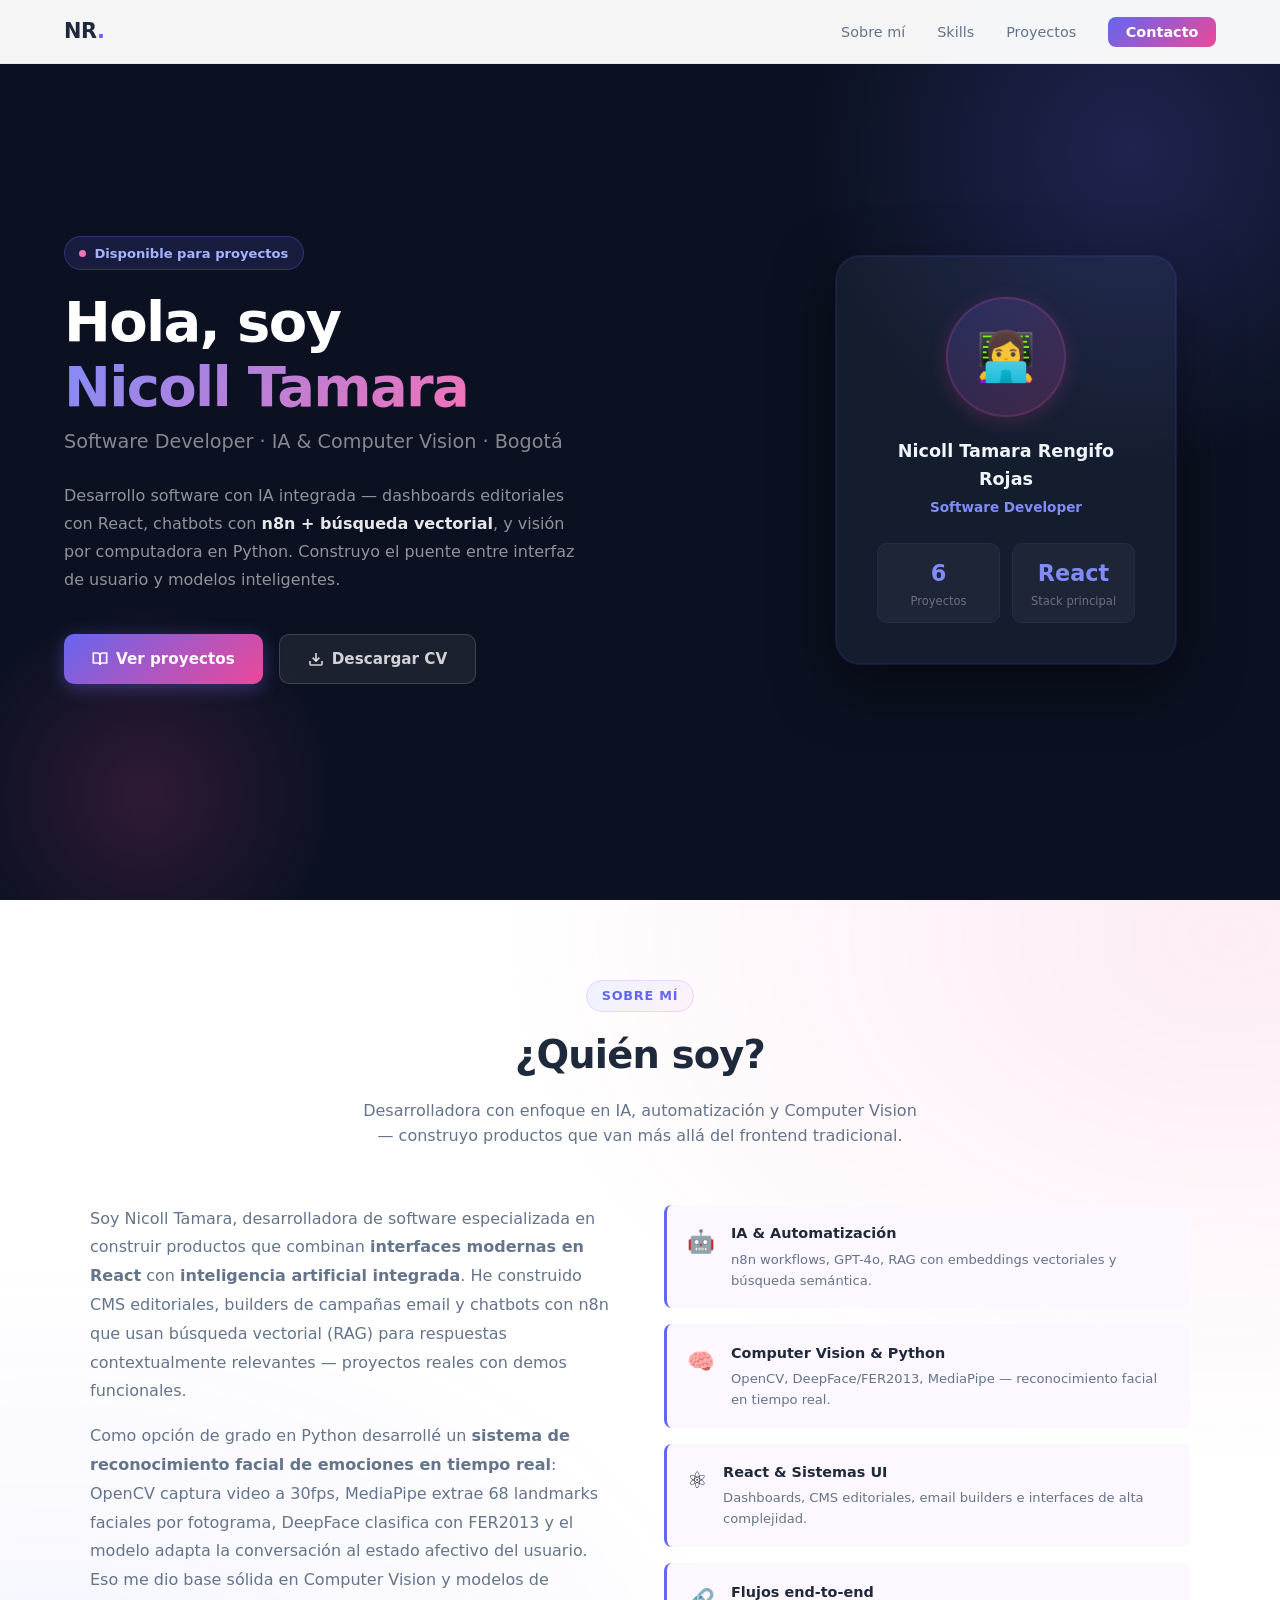
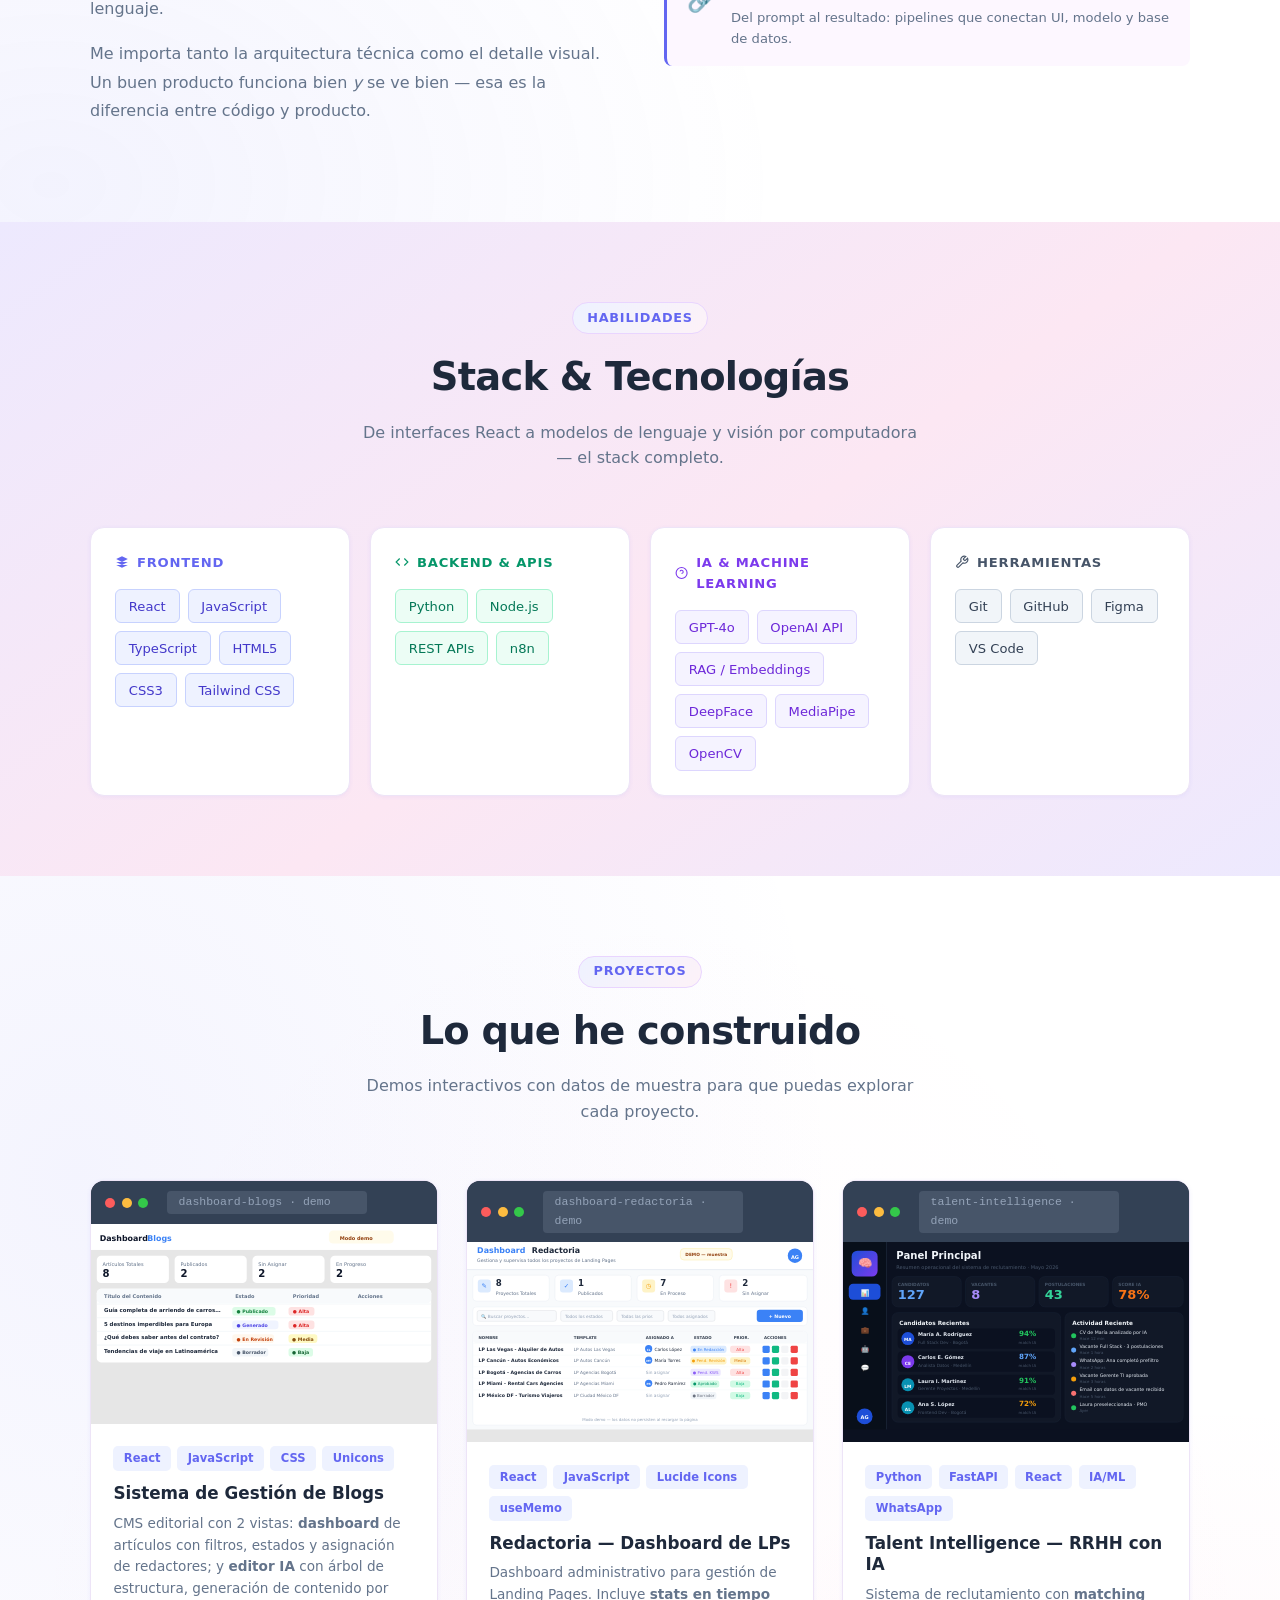
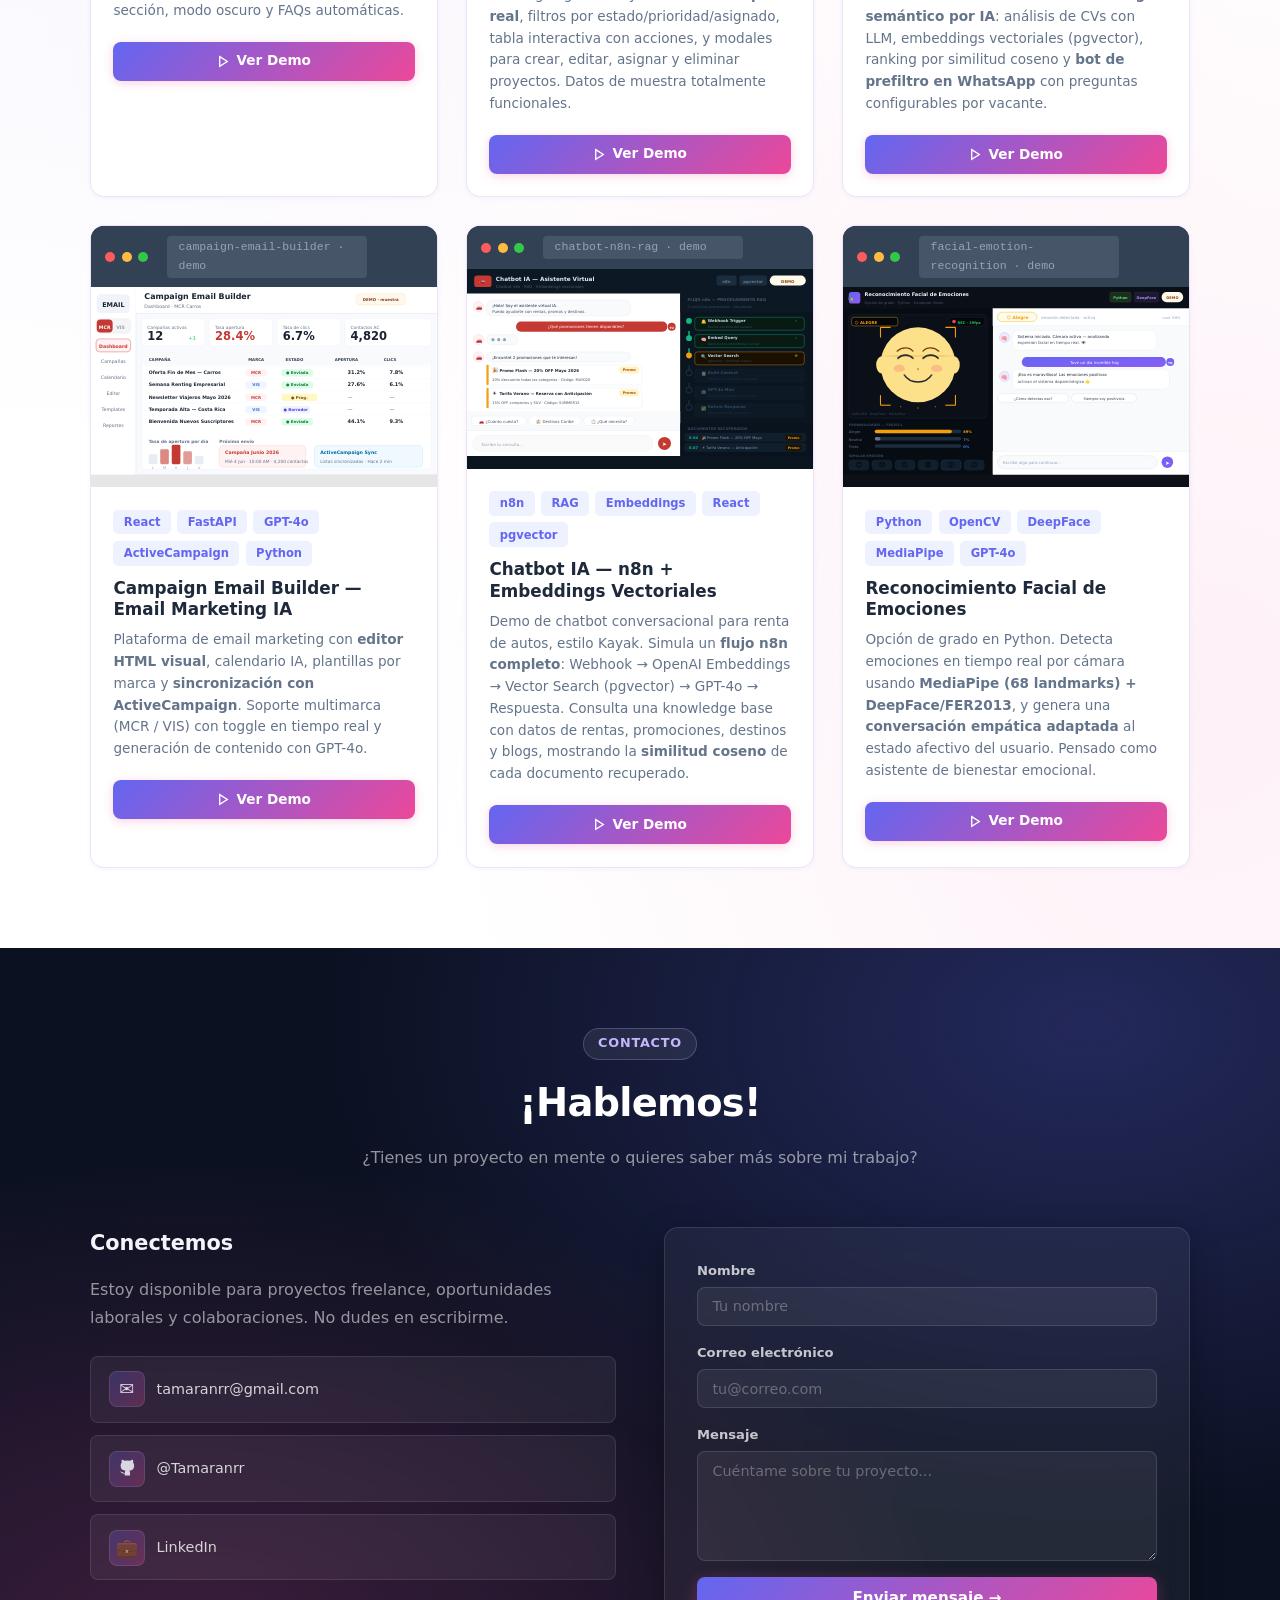
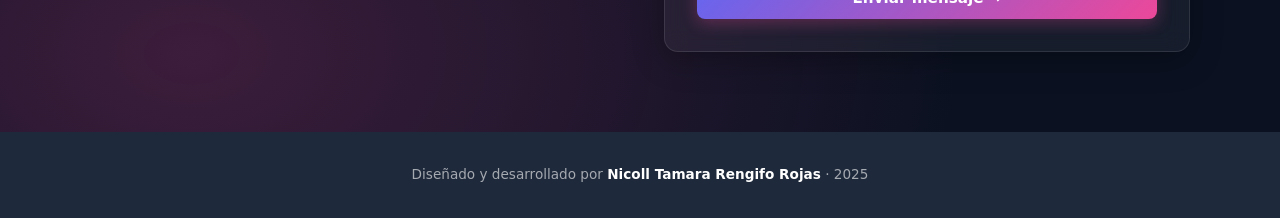
==== index.html @ 15de2345 "Initial commit — Portafolio Nicoll Tamara Rengifo Rojas" ====
<!DOCTYPE html>
<html lang="es">
<head>
  <meta charset="UTF-8" />
  <meta name="viewport" content="width=device-width, initial-scale=1.0" />
  <title>Nicoll Tamara Rengifo Rojas — Software Developer</title>
  <meta name="description" content="Portafolio de Nicoll Tamara Rengifo Rojas, desarrolladora de software." />
  <link rel="stylesheet" href="style.css" />
</head>
<body>

  <!-- ─── NAV ─────────────────────────────────────────────── -->
  <nav>
    <a href="#hero" class="nav-logo">NR<span>.</span></a>
    <ul class="nav-links">
      <li><a href="#sobre-mi">Sobre mí</a></li>
      <li><a href="#skills">Skills</a></li>
      <li><a href="#proyectos">Proyectos</a></li>
      <li><a href="#contacto" class="nav-cta">Contacto</a></li>
    </ul>
  </nav>

  <!-- ─── HERO ─────────────────────────────────────────────── -->
  <section id="hero">
    <div class="hero-content">
      <div class="hero-text">
        <div class="hero-badge">Disponible para proyectos</div>
        <h1>Hola, soy<br /><span>Nicoll Tamara</span></h1>
        <p class="hero-subtitle">Software Developer · IA & Computer Vision · Bogotá</p>
        <p class="hero-description">
          Desarrollo software con IA integrada — dashboards editoriales con React, chatbots con
          <strong>n8n + búsqueda vectorial</strong>, y visión por computadora en Python.
          Construyo el puente entre interfaz de usuario y modelos inteligentes.
        </p>
        <div class="hero-buttons">
          <a href="#proyectos" class="btn-primary">
            <svg width="16" height="16" viewBox="0 0 24 24" fill="none" stroke="currentColor" stroke-width="2.5"><path d="M2 3h6a4 4 0 0 1 4 4v14a3 3 0 0 0-3-3H2z"/><path d="M22 3h-6a4 4 0 0 0-4 4v14a3 3 0 0 1 3-3h7z"/></svg>
            Ver proyectos
          </a>
          <a href="assets/cv-nicoll.pdf" download class="btn-outline" id="cv-download">
            <svg width="16" height="16" viewBox="0 0 24 24" fill="none" stroke="currentColor" stroke-width="2.5"><path d="M21 15v4a2 2 0 0 1-2 2H5a2 2 0 0 1-2-2v-4"/><polyline points="7 10 12 15 17 10"/><line x1="12" y1="15" x2="12" y2="3"/></svg>
            Descargar CV
          </a>
        </div>
      </div>

      <div class="hero-visual">
        <div class="avatar-card">
          <div class="avatar-circle">👩‍💻</div>
          <div class="avatar-name">Nicoll Tamara Rengifo Rojas</div>
          <div class="avatar-role">Software Developer</div>
          <div class="avatar-stats">
            <div class="avatar-stat">
              <div class="avatar-stat-value" id="project-count">6</div>
              <div class="avatar-stat-label">Proyectos</div>
            </div>
            <div class="avatar-stat">
              <div class="avatar-stat-value">React</div>
              <div class="avatar-stat-label">Stack principal</div>
            </div>
          </div>
        </div>
      </div>
    </div>
  </section>

  <!-- ─── SOBRE MÍ ──────────────────────────────────────────── -->
  <section id="sobre-mi">
    <div class="section-inner">
      <div class="section-header">
        <div class="section-tag">Sobre mí</div>
        <h2>¿Quién soy?</h2>
        <p>Desarrolladora con enfoque en IA, automatización y Computer Vision — construyo productos que van más allá del frontend tradicional.</p>
      </div>
      <div class="about-grid">
        <div class="about-text">
          <p>
            Soy Nicoll Tamara, desarrolladora de software especializada en construir productos
            que combinan <strong>interfaces modernas en React</strong> con <strong>inteligencia
            artificial integrada</strong>. He construido CMS editoriales, builders de campañas
            email y chatbots con n8n que usan búsqueda vectorial (RAG) para respuestas
            contextualmente relevantes — proyectos reales con demos funcionales.
          </p>
          <p>
            Como opción de grado en Python desarrollé un <strong>sistema de reconocimiento
            facial de emociones en tiempo real</strong>: OpenCV captura video a 30fps, MediaPipe
            extrae 68 landmarks faciales por fotograma, DeepFace clasifica con FER2013 y el
            modelo adapta la conversación al estado afectivo del usuario. Eso me dio base
            sólida en Computer Vision y modelos de lenguaje.
          </p>
          <p>
            Me importa tanto la arquitectura técnica como el detalle visual. Un buen producto
            funciona bien <em>y</em> se ve bien — esa es la diferencia entre código y producto.
          </p>
        </div>
        <div class="about-highlights">
          <div class="highlight-item">
            <div class="highlight-icon">🤖</div>
            <div>
              <h4>IA & Automatización</h4>
              <p>n8n workflows, GPT-4o, RAG con embeddings vectoriales y búsqueda semántica.</p>
            </div>
          </div>
          <div class="highlight-item">
            <div class="highlight-icon">🧠</div>
            <div>
              <h4>Computer Vision & Python</h4>
              <p>OpenCV, DeepFace/FER2013, MediaPipe — reconocimiento facial en tiempo real.</p>
            </div>
          </div>
          <div class="highlight-item">
            <div class="highlight-icon">⚛️</div>
            <div>
              <h4>React & Sistemas UI</h4>
              <p>Dashboards, CMS editoriales, email builders e interfaces de alta complejidad.</p>
            </div>
          </div>
          <div class="highlight-item">
            <div class="highlight-icon">🔗</div>
            <div>
              <h4>Flujos end-to-end</h4>
              <p>Del prompt al resultado: pipelines que conectan UI, modelo y base de datos.</p>
            </div>
          </div>
        </div>
      </div>
    </div>
  </section>

  <!-- ─── SKILLS ────────────────────────────────────────────── -->
  <section id="skills">
    <div class="section-inner">
      <div class="section-header">
        <div class="section-tag">Habilidades</div>
        <h2>Stack & Tecnologías</h2>
        <p>De interfaces React a modelos de lenguaje y visión por computadora — el stack completo.</p>
      </div>
      <div class="skills-grid">
        <div class="skill-category cat-frontend">
          <div class="skill-category-title">
            <svg width="14" height="14" viewBox="0 0 24 24" fill="currentColor"><path d="M12 2L2 7l10 5 10-5-10-5zM2 17l10 5 10-5M2 12l10 5 10-5"/></svg>
            Frontend
          </div>
          <div class="skill-tags">
            <span class="skill-tag">React</span>
            <span class="skill-tag">JavaScript</span>
            <span class="skill-tag">TypeScript</span>
            <span class="skill-tag">HTML5</span>
            <span class="skill-tag">CSS3</span>
            <span class="skill-tag">Tailwind CSS</span>
          </div>
        </div>
        <div class="skill-category cat-backend">
          <div class="skill-category-title">
            <svg width="14" height="14" viewBox="0 0 24 24" fill="none" stroke="currentColor" stroke-width="2"><polyline points="16 18 22 12 16 6"/><polyline points="8 6 2 12 8 18"/></svg>
            Backend & APIs
          </div>
          <div class="skill-tags">
            <span class="skill-tag">Python</span>
            <span class="skill-tag">Node.js</span>
            <span class="skill-tag">REST APIs</span>
            <span class="skill-tag">n8n</span>
          </div>
        </div>
        <div class="skill-category cat-ia">
          <div class="skill-category-title">
            <svg width="14" height="14" viewBox="0 0 24 24" fill="none" stroke="currentColor" stroke-width="2"><circle cx="12" cy="12" r="10"/><path d="M9.09 9a3 3 0 0 1 5.83 1c0 2-3 3-3 3"/><line x1="12" y1="17" x2="12.01" y2="17"/></svg>
            IA & Machine Learning
          </div>
          <div class="skill-tags">
            <span class="skill-tag">GPT-4o</span>
            <span class="skill-tag">OpenAI API</span>
            <span class="skill-tag">RAG / Embeddings</span>
            <span class="skill-tag">DeepFace</span>
            <span class="skill-tag">MediaPipe</span>
            <span class="skill-tag">OpenCV</span>
          </div>
        </div>
        <div class="skill-category cat-tools">
          <div class="skill-category-title">
            <svg width="14" height="14" viewBox="0 0 24 24" fill="none" stroke="currentColor" stroke-width="2"><path d="M14.7 6.3a1 1 0 0 0 0 1.4l1.6 1.6a1 1 0 0 0 1.4 0l3.77-3.77a6 6 0 0 1-7.94 7.94l-6.91 6.91a2.12 2.12 0 0 1-3-3l6.91-6.91a6 6 0 0 1 7.94-7.94l-3.76 3.76z"/></svg>
            Herramientas
          </div>
          <div class="skill-tags">
            <span class="skill-tag">Git</span>
            <span class="skill-tag">GitHub</span>
            <span class="skill-tag">Figma</span>
            <span class="skill-tag">VS Code</span>
          </div>
        </div>
      </div>
    </div>
  </section>

  <!-- ─── PROYECTOS ─────────────────────────────────────────── -->
  <section id="proyectos">
    <div class="section-inner">
      <div class="section-header">
        <div class="section-tag">Proyectos</div>
        <h2>Lo que he construido</h2>
        <p>Demos interactivos con datos de muestra para que puedas explorar cada proyecto.</p>
      </div>
      <div class="projects-grid">

        <!-- Proyecto 1: Dashboard de Blogs -->
        <article class="project-card">
          <div class="mockup-browser">
            <div class="mockup-bar">
              <span class="mockup-dot red"></span>
              <span class="mockup-dot yellow"></span>
              <span class="mockup-dot green"></span>
              <span class="mockup-url">dashboard-blogs · demo</span>
            </div>
            <div class="mockup-content">
              <!-- Mockup SVG del dashboard de blogs -->
              <svg viewBox="0 0 480 200" xmlns="http://www.w3.org/2000/svg" font-family="system-ui,sans-serif">
                <!-- Fondo -->
                <rect width="480" height="200" fill="#e6e6e6"/>
                <!-- Nav -->
                <rect width="480" height="36" fill="#fff"/>
                <text x="12" y="23" font-size="11" font-weight="800" fill="#0f172a">Dashboard </text>
                <text x="78" y="23" font-size="11" font-weight="800" fill="#3b82f6">Blogs</text>
                <rect x="330" y="9" width="90" height="18" rx="6" fill="#fffbeb"/>
                <text x="345" y="22" font-size="7" fill="#92400e" font-weight="600">Modo demo</text>
                <!-- Stats -->
                <rect x="8" y="44" width="100" height="38" rx="6" fill="#fff"/>
                <text x="16" y="58" font-size="7" fill="#64748b">Artículos Totales</text>
                <text x="16" y="73" font-size="14" font-weight="800" fill="#0f172a">8</text>
                <rect x="116" y="44" width="100" height="38" rx="6" fill="#fff"/>
                <text x="124" y="58" font-size="7" fill="#64748b">Publicados</text>
                <text x="124" y="73" font-size="14" font-weight="800" fill="#0f172a">2</text>
                <rect x="224" y="44" width="100" height="38" rx="6" fill="#fff"/>
                <text x="232" y="58" font-size="7" fill="#64748b">Sin Asignar</text>
                <text x="232" y="73" font-size="14" font-weight="800" fill="#0f172a">2</text>
                <rect x="332" y="44" width="140" height="38" rx="6" fill="#fff"/>
                <text x="340" y="58" font-size="7" fill="#64748b">En Progreso</text>
                <text x="340" y="73" font-size="14" font-weight="800" fill="#0f172a">2</text>
                <!-- Table section -->
                <rect x="8" y="90" width="464" height="102" rx="6" fill="#fff"/>
                <!-- Table header -->
                <rect x="8" y="90" width="464" height="20" rx="6" fill="#f8fafc"/>
                <text x="18" y="103" font-size="7" fill="#64748b" font-weight="600">Título del Contenido</text>
                <text x="200" y="103" font-size="7" fill="#64748b" font-weight="600">Estado</text>
                <text x="280" y="103" font-size="7" fill="#64748b" font-weight="600">Prioridad</text>
                <text x="370" y="103" font-size="7" fill="#64748b" font-weight="600">Acciones</text>
                <!-- Row 1 -->
                <line x1="8" y1="111" x2="472" y2="111" stroke="#f1f5f9" stroke-width="1"/>
                <text x="18" y="122" font-size="7.5" fill="#1e293b" font-weight="600">Guía completa de arriendo de carros…</text>
                <rect x="196" y="115" width="60" height="12" rx="4" fill="#dcfce7"/>
                <text x="202" y="124" font-size="6.5" fill="#15803d" font-weight="600">● Publicado</text>
                <rect x="274" y="115" width="36" height="12" rx="4" fill="#fee2e2"/>
                <text x="280" y="124" font-size="6.5" fill="#dc2626" font-weight="600">● Alta</text>
                <!-- Row 2 -->
                <line x1="8" y1="130" x2="472" y2="130" stroke="#f1f5f9" stroke-width="1"/>
                <text x="18" y="141" font-size="7.5" fill="#1e293b" font-weight="600">5 destinos imperdibles para Europa</text>
                <rect x="196" y="134" width="64" height="12" rx="4" fill="#f0f4ff"/>
                <text x="202" y="143" font-size="6.5" fill="#4f46e5" font-weight="600">● Generado</text>
                <rect x="274" y="134" width="36" height="12" rx="4" fill="#fee2e2"/>
                <text x="280" y="143" font-size="6.5" fill="#dc2626" font-weight="600">● Alta</text>
                <!-- Row 3 -->
                <line x1="8" y1="149" x2="472" y2="149" stroke="#f1f5f9" stroke-width="1"/>
                <text x="18" y="160" font-size="7.5" fill="#1e293b" font-weight="600">¿Qué debes saber antes del contrato?</text>
                <rect x="196" y="153" width="58" height="12" rx="4" fill="#fff7ed"/>
                <text x="202" y="162" font-size="6.5" fill="#c2410c" font-weight="600">● En Revisión</text>
                <rect x="274" y="153" width="40" height="12" rx="4" fill="#fef9c3"/>
                <text x="279" y="162" font-size="6.5" fill="#854d0e" font-weight="600">● Media</text>
                <!-- Row 4 -->
                <line x1="8" y1="168" x2="472" y2="168" stroke="#f1f5f9" stroke-width="1"/>
                <text x="18" y="179" font-size="7.5" fill="#1e293b" font-weight="600">Tendencias de viaje en Latinoamérica</text>
                <rect x="196" y="172" width="50" height="12" rx="4" fill="#f1f5f9"/>
                <text x="202" y="181" font-size="6.5" fill="#475569" font-weight="600">● Borrador</text>
                <rect x="274" y="172" width="34" height="12" rx="4" fill="#dcfce7"/>
                <text x="279" y="181" font-size="6.5" fill="#166534" font-weight="600">● Baja</text>
              </svg>
            </div>
          </div>
          <div class="project-info">
            <div class="project-tags">
              <span class="project-tag">React</span>
              <span class="project-tag">JavaScript</span>
              <span class="project-tag">CSS</span>
              <span class="project-tag">Unicons</span>
            </div>
            <h3>Sistema de Gestión de Blogs</h3>
            <p>CMS editorial con 2 vistas: <strong>dashboard</strong> de artículos con filtros, estados y asignación de redactores; y <strong>editor IA</strong> con árbol de estructura, generación de contenido por sección, modo oscuro y FAQs automáticas.</p>
            <div class="project-links">
              <a href="demos/blog/index.html" class="btn-demo" target="_blank">
                <svg width="13" height="13" viewBox="0 0 24 24" fill="none" stroke="currentColor" stroke-width="2.5"><polygon points="5 3 19 12 5 21 5 3"/></svg>
                Ver Demo
              </a>
            </div>
          </div>
        </article>

        <!-- Proyecto 2: Redactoria — Dashboard de Landing Pages -->
        <article class="project-card">
          <div class="mockup-browser">
            <div class="mockup-bar">
              <span class="mockup-dot red"></span>
              <span class="mockup-dot yellow"></span>
              <span class="mockup-dot green"></span>
              <span class="mockup-url">dashboard-redactoria · demo</span>
            </div>
            <div class="mockup-content">
              <!-- Mockup SVG fiel al DemoDashboard.jsx -->
              <svg viewBox="0 0 480 260" xmlns="http://www.w3.org/2000/svg" font-family="system-ui,sans-serif">
                <!-- Fondo general -->
                <rect width="480" height="260" fill="#f8fafc"/>

                <!-- ── HEADER ── -->
                <rect width="480" height="38" fill="white"/>
                <rect width="480" height="1" y="38" fill="#e2e8f0"/>
                <!-- Título -->
                <text x="14" y="15" font-size="11" font-weight="800" fill="#3b82f6">Dashboard</text>
                <text x="90" y="15" font-size="11" font-weight="800" fill="#1e293b">Redactoria</text>
                <text x="14" y="28" font-size="6.5" fill="#64748b">Gestiona y supervisa todos los proyectos de Landing Pages</text>
                <!-- Badge DEMO -->
                <rect x="296" y="9" width="72" height="16" rx="5" fill="#fffbeb" stroke="#fde68a" stroke-width="0.5"/>
                <text x="332" y="20" font-size="6" font-weight="700" fill="#92400e" text-anchor="middle">DEMO — muestra</text>
                <!-- Avatar -->
                <circle cx="455" cy="19" r="10" fill="#3b82f6"/>
                <text x="455" y="23" font-size="7" font-weight="700" fill="white" text-anchor="middle">AG</text>

                <!-- ── STATS CARDS ── -->
                <!-- Card Proyectos Totales -->
                <rect x="8" y="46" width="106" height="36" rx="5" fill="white" stroke="#e2e8f0" stroke-width="0.5"/>
                <rect x="15" y="52" width="18" height="18" rx="4" fill="#dbeafe"/>
                <text x="24" y="64" font-size="9" fill="#3b82f6" text-anchor="middle">✎</text>
                <text x="40" y="61" font-size="12" font-weight="800" fill="#1e293b">8</text>
                <text x="40" y="74" font-size="6.5" fill="#64748b">Proyectos Totales</text>

                <!-- Card Publicados -->
                <rect x="122" y="46" width="106" height="36" rx="5" fill="white" stroke="#e2e8f0" stroke-width="0.5"/>
                <rect x="129" y="52" width="18" height="18" rx="4" fill="#dbeafe"/>
                <text x="138" y="64" font-size="9" fill="#3b82f6" text-anchor="middle">✓</text>
                <text x="154" y="61" font-size="12" font-weight="800" fill="#1e293b">1</text>
                <text x="154" y="74" font-size="6.5" fill="#64748b">Publicados</text>

                <!-- Card En Proceso -->
                <rect x="236" y="46" width="106" height="36" rx="5" fill="white" stroke="#e2e8f0" stroke-width="0.5"/>
                <rect x="243" y="52" width="18" height="18" rx="4" fill="#fef3c7"/>
                <text x="252" y="64" font-size="9" fill="#f59e0b" text-anchor="middle">◷</text>
                <text x="268" y="61" font-size="12" font-weight="800" fill="#1e293b">7</text>
                <text x="268" y="74" font-size="6.5" fill="#64748b">En Proceso</text>

                <!-- Card Sin Asignar -->
                <rect x="350" y="46" width="122" height="36" rx="5" fill="white" stroke="#e2e8f0" stroke-width="0.5"/>
                <rect x="357" y="52" width="18" height="18" rx="4" fill="#fee2e2"/>
                <text x="366" y="64" font-size="9" fill="#ef4444" text-anchor="middle">!</text>
                <text x="382" y="61" font-size="12" font-weight="800" fill="#1e293b">2</text>
                <text x="382" y="74" font-size="6.5" fill="#64748b">Sin Asignar</text>

                <!-- ── BARRA DE FILTROS ── -->
                <rect x="8" y="90" width="464" height="26" rx="5" fill="white" stroke="#e2e8f0" stroke-width="0.5"/>
                <!-- Campo búsqueda -->
                <rect x="14" y="95" width="110" height="15" rx="3" fill="#f8fafc" stroke="#d1d5db" stroke-width="0.5"/>
                <text x="20" y="105" font-size="6" fill="#94a3b8">🔍  Buscar proyectos...</text>
                <!-- Select estados -->
                <rect x="130" y="95" width="72" height="15" rx="3" fill="#f8fafc" stroke="#d1d5db" stroke-width="0.5"/>
                <text x="136" y="105" font-size="6" fill="#94a3b8">Todos los estados</text>
                <!-- Select prioridad -->
                <rect x="208" y="95" width="65" height="15" rx="3" fill="#f8fafc" stroke="#d1d5db" stroke-width="0.5"/>
                <text x="214" y="105" font-size="6" fill="#94a3b8">Todas las prior.</text>
                <!-- Select asignado -->
                <rect x="279" y="95" width="65" height="15" rx="3" fill="#f8fafc" stroke="#d1d5db" stroke-width="0.5"/>
                <text x="285" y="105" font-size="6" fill="#94a3b8">Todos asignados</text>
                <!-- Botón Nuevo Proyecto -->
                <rect x="402" y="94" width="64" height="17" rx="4" fill="#3b82f6"/>
                <text x="434" y="106" font-size="6.5" font-weight="700" fill="white" text-anchor="middle">+ Nuevo</text>

                <!-- ── TABLA ── -->
                <rect x="8" y="124" width="464" height="130" rx="5" fill="white" stroke="#e2e8f0" stroke-width="0.5"/>
                <!-- Cabecera tabla -->
                <rect x="8" y="124" width="464" height="16" rx="5" fill="#f8fafc"/>
                <text x="16" y="134"  font-size="5.5" fill="#374151" font-weight="700">NOMBRE</text>
                <text x="148" y="134" font-size="5.5" fill="#374151" font-weight="700">TEMPLATE</text>
                <text x="248" y="134" font-size="5.5" fill="#374151" font-weight="700">ASIGNADO A</text>
                <text x="315" y="134" font-size="5.5" fill="#374151" font-weight="700">ESTADO</text>
                <text x="370" y="134" font-size="5.5" fill="#374151" font-weight="700">PRIOR.</text>
                <text x="412" y="134" font-size="5.5" fill="#374151" font-weight="700">ACCIONES</text>

                <!-- Fila 1 — LP Las Vegas -->
                <line x1="8" y1="141" x2="472" y2="141" stroke="#f1f5f9" stroke-width="0.5"/>
                <text x="16" y="151"  font-size="6.5" fill="#1e293b" font-weight="600">LP Las Vegas - Alquiler de Autos</text>
                <text x="148" y="151" font-size="6" fill="#64748b">LP Autos Las Vegas</text>
                <!-- Avatar Carlos -->
                <circle cx="252" cy="148" r="5" fill="#3b82f6"/>
                <text x="252" y="151" font-size="4" font-weight="700" fill="white" text-anchor="middle">CL</text>
                <text x="260" y="151" font-size="6" fill="#1e293b">Carlos López</text>
                <rect x="310" y="144" width="50" height="10" rx="3" fill="#dbeafe"/>
                <text x="335" y="151" font-size="5.5" fill="#3b82f6" text-anchor="middle">● En Redacción</text>
                <rect x="365" y="144" width="28" height="10" rx="3" fill="#fee2e2"/>
                <text x="379" y="151" font-size="5.5" fill="#ef4444" text-anchor="middle">Alta</text>
                <!-- Acciones -->
                <rect x="410" y="144" width="10" height="10" rx="2" fill="#3b82f6"/>
                <rect x="423" y="144" width="10" height="10" rx="2" fill="#10b981"/>
                <rect x="436" y="144" width="10" height="10" rx="2" fill="#f3f4f6"/>
                <rect x="449" y="144" width="10" height="10" rx="2" fill="#ef4444"/>

                <!-- Fila 2 — LP Cancún -->
                <line x1="8" y1="157" x2="472" y2="157" stroke="#f1f5f9" stroke-width="0.5"/>
                <text x="16" y="167"  font-size="6.5" fill="#1e293b" font-weight="600">LP Cancún - Autos Económicos</text>
                <text x="148" y="167" font-size="6" fill="#64748b">LP Autos Cancún</text>
                <circle cx="252" cy="164" r="5" fill="#3b82f6"/>
                <text x="252" y="167" font-size="4" font-weight="700" fill="white" text-anchor="middle">MT</text>
                <text x="260" y="167" font-size="6" fill="#1e293b">María Torres</text>
                <rect x="310" y="160" width="50" height="10" rx="3" fill="#fef3c7"/>
                <text x="335" y="167" font-size="5.5" fill="#f59e0b" text-anchor="middle">● Pend. Revisión</text>
                <rect x="365" y="160" width="28" height="10" rx="3" fill="#fef3c7"/>
                <text x="379" y="167" font-size="5.5" fill="#d97706" text-anchor="middle">Media</text>
                <rect x="410" y="160" width="10" height="10" rx="2" fill="#3b82f6"/>
                <rect x="423" y="160" width="10" height="10" rx="2" fill="#10b981"/>
                <rect x="436" y="160" width="10" height="10" rx="2" fill="#f3f4f6"/>
                <rect x="449" y="160" width="10" height="10" rx="2" fill="#ef4444"/>

                <!-- Fila 3 — LP Bogotá -->
                <line x1="8" y1="173" x2="472" y2="173" stroke="#f1f5f9" stroke-width="0.5"/>
                <text x="16" y="183"  font-size="6.5" fill="#1e293b" font-weight="600">LP Bogotá - Agencias de Carros</text>
                <text x="148" y="183" font-size="6" fill="#64748b">LP Agencias Bogotá</text>
                <text x="248" y="183" font-size="6" fill="#94a3b8">Sin asignar</text>
                <rect x="310" y="176" width="42" height="10" rx="3" fill="#ede9fe"/>
                <text x="331" y="183" font-size="5.5" fill="#8b5cf6" text-anchor="middle">● Pend. KWS</text>
                <rect x="365" y="176" width="28" height="10" rx="3" fill="#fee2e2"/>
                <text x="379" y="183" font-size="5.5" fill="#ef4444" text-anchor="middle">Alta</text>
                <rect x="410" y="176" width="10" height="10" rx="2" fill="#3b82f6"/>
                <rect x="423" y="176" width="10" height="10" rx="2" fill="#10b981"/>
                <rect x="436" y="176" width="10" height="10" rx="2" fill="#f3f4f6"/>
                <rect x="449" y="176" width="10" height="10" rx="2" fill="#ef4444"/>

                <!-- Fila 4 — LP Miami -->
                <line x1="8" y1="189" x2="472" y2="189" stroke="#f1f5f9" stroke-width="0.5"/>
                <text x="16" y="199"  font-size="6.5" fill="#1e293b" font-weight="600">LP Miami - Rental Cars Agencies</text>
                <text x="148" y="199" font-size="6" fill="#64748b">LP Agencias Miami</text>
                <circle cx="252" cy="196" r="5" fill="#3b82f6"/>
                <text x="252" y="199" font-size="4" font-weight="700" fill="white" text-anchor="middle">PR</text>
                <text x="260" y="199" font-size="6" fill="#1e293b">Pedro Ramírez</text>
                <rect x="310" y="192" width="40" height="10" rx="3" fill="#d1fae5"/>
                <text x="330" y="199" font-size="5.5" fill="#059669" text-anchor="middle">● Aprobado</text>
                <rect x="365" y="192" width="28" height="10" rx="3" fill="#d1fae5"/>
                <text x="379" y="199" font-size="5.5" fill="#10b981" text-anchor="middle">Baja</text>
                <rect x="410" y="192" width="10" height="10" rx="2" fill="#3b82f6"/>
                <rect x="423" y="192" width="10" height="10" rx="2" fill="#10b981"/>
                <rect x="436" y="192" width="10" height="10" rx="2" fill="#f3f4f6"/>
                <rect x="449" y="192" width="10" height="10" rx="2" fill="#ef4444"/>

                <!-- Fila 5 — LP México DF -->
                <line x1="8" y1="205" x2="472" y2="205" stroke="#f1f5f9" stroke-width="0.5"/>
                <text x="16" y="215"  font-size="6.5" fill="#1e293b" font-weight="600">LP México DF - Turismo Viajeros</text>
                <text x="148" y="215" font-size="6" fill="#64748b">LP Ciudad México DF</text>
                <text x="248" y="215" font-size="6" fill="#94a3b8">Sin asignar</text>
                <rect x="310" y="208" width="36" height="10" rx="3" fill="#f1f5f9"/>
                <text x="328" y="215" font-size="5.5" fill="#6b7280" text-anchor="middle">● Borrador</text>
                <rect x="365" y="208" width="28" height="10" rx="3" fill="#d1fae5"/>
                <text x="379" y="215" font-size="5.5" fill="#10b981" text-anchor="middle">Baja</text>
                <rect x="410" y="208" width="10" height="10" rx="2" fill="#3b82f6"/>
                <rect x="423" y="208" width="10" height="10" rx="2" fill="#10b981"/>
                <rect x="436" y="208" width="10" height="10" rx="2" fill="#f3f4f6"/>
                <rect x="449" y="208" width="10" height="10" rx="2" fill="#ef4444"/>

                <!-- Nota de modo demo -->
                <text x="240" y="248" font-size="5.5" fill="#94a3b8" text-anchor="middle">Modo demo — los datos no persisten al recargar la página</text>
              </svg>
            </div>
          </div>
          <div class="project-info">
            <div class="project-tags">
              <span class="project-tag">React</span>
              <span class="project-tag">JavaScript</span>
              <span class="project-tag">Lucide Icons</span>
              <span class="project-tag">useMemo</span>
            </div>
            <h3>Redactoria — Dashboard de LPs</h3>
            <p>Dashboard administrativo para gestión de Landing Pages. Incluye <strong>stats en tiempo real</strong>, filtros por estado/prioridad/asignado, tabla interactiva con acciones, y modales para crear, editar, asignar y eliminar proyectos. Datos de muestra totalmente funcionales.</p>
            <div class="project-links">
              <a href="demos/redactoria/index.html" class="btn-demo" target="_blank">
                <svg width="13" height="13" viewBox="0 0 24 24" fill="none" stroke="currentColor" stroke-width="2.5"><polygon points="5 3 19 12 5 21 5 3"/></svg>
                Ver Demo
              </a>
            </div>
          </div>
        </article>

        <!-- Proyecto 3: Talent Intelligence -->
        <article class="project-card">
          <div class="mockup-browser">
            <div class="mockup-bar">
              <span class="mockup-dot red"></span>
              <span class="mockup-dot yellow"></span>
              <span class="mockup-dot green"></span>
              <span class="mockup-url">talent-intelligence · demo</span>
            </div>
            <div class="mockup-content" style="background:#0b1120;">
              <svg viewBox="0 0 480 260" xmlns="http://www.w3.org/2000/svg" font-family="system-ui,sans-serif">
                <!-- Fondo dark -->
                <rect width="480" height="260" fill="#0b1120"/>

                <!-- ── SIDEBAR ── -->
                <rect width="60" height="260" fill="#080f1a"/>
                <rect x="60" width="1" height="260" fill="#1e293b"/>
                <!-- Logo gradient -->
                <defs>
                  <linearGradient id="lg1" x1="0" y1="0" x2="1" y2="1">
                    <stop offset="0%" stop-color="#1d4ed8"/>
                    <stop offset="100%" stop-color="#7c3aed"/>
                  </linearGradient>
                </defs>
                <rect x="12" y="12" width="36" height="36" rx="8" fill="url(#lg1)"/>
                <text x="30" y="35" font-size="16" text-anchor="middle" fill="white">🧠</text>
                <!-- Nav items -->
                <rect x="8" y="58"  width="44" height="22" rx="6" fill="#1d4ed8"/>
                <text x="30" y="73" font-size="9" text-anchor="middle" fill="white">📊</text>
                <rect x="8" y="84"  width="44" height="22" rx="6" fill="none"/>
                <text x="30" y="99" font-size="9" text-anchor="middle" fill="#475569">👤</text>
                <rect x="8" y="110" width="44" height="22" rx="6" fill="none"/>
                <text x="30" y="125" font-size="9" text-anchor="middle" fill="#475569">💼</text>
                <rect x="8" y="136" width="44" height="22" rx="6" fill="none"/>
                <text x="30" y="151" font-size="9" text-anchor="middle" fill="#475569">🤖</text>
                <rect x="8" y="162" width="44" height="22" rx="6" fill="none"/>
                <text x="30" y="177" font-size="9" text-anchor="middle" fill="#475569">💬</text>
                <!-- User avatar -->
                <circle cx="30" cy="242" r="11" fill="#1d4ed8"/>
                <text x="30" y="246" font-size="7" font-weight="700" fill="white" text-anchor="middle">AG</text>

                <!-- ── HEADER ── -->
                <text x="74" y="24" font-size="14" font-weight="800" fill="#f1f5f9">Panel Principal</text>
                <text x="74" y="38" font-size="7" fill="#475569">Resumen operacional del sistema de reclutamiento · Mayo 2026</text>

                <!-- ── KPI CARDS ── -->
                <rect x="68" y="48" width="96" height="42" rx="8" fill="#111827" stroke="#1e293b" stroke-width="0.5"/>
                <text x="76" y="61" font-size="6" fill="#475569" font-weight="600">CANDIDATOS</text>
                <text x="76" y="79" font-size="18" font-weight="800" fill="#60a5fa">127</text>

                <rect x="170" y="48" width="96" height="42" rx="8" fill="#111827" stroke="#1e293b" stroke-width="0.5"/>
                <text x="178" y="61" font-size="6" fill="#475569" font-weight="600">VACANTES</text>
                <text x="178" y="79" font-size="18" font-weight="800" fill="#a78bfa">8</text>

                <rect x="272" y="48" width="96" height="42" rx="8" fill="#111827" stroke="#1e293b" stroke-width="0.5"/>
                <text x="280" y="61" font-size="6" fill="#475569" font-weight="600">POSTULACIONES</text>
                <text x="280" y="79" font-size="18" font-weight="800" fill="#34d399">43</text>

                <rect x="374" y="48" width="98" height="42" rx="8" fill="#111827" stroke="#1e293b" stroke-width="0.5"/>
                <text x="382" y="61" font-size="6" fill="#475569" font-weight="600">SCORE IA</text>
                <text x="382" y="79" font-size="18" font-weight="800" fill="#f97316">78%</text>

                <!-- ── CANDIDATES PANEL ── -->
                <rect x="68" y="98" width="234" height="152" rx="8" fill="#111827" stroke="#1e293b" stroke-width="0.5"/>
                <text x="78" y="115" font-size="8" font-weight="700" fill="#f1f5f9">Candidatos Recientes</text>

                <!-- Row MA -->
                <rect x="76" y="120" width="218" height="28" rx="5" fill="#0b1120"/>
                <circle cx="90" cy="134" r="9" fill="#1d4ed8"/>
                <text x="90" y="138" font-size="6" font-weight="700" fill="white" text-anchor="middle">MA</text>
                <text x="104" y="131" font-size="7" font-weight="600" fill="#e2e8f0">María A. Rodríguez</text>
                <text x="104" y="142" font-size="6" fill="#475569">Full Stack Dev · Bogotá</text>
                <text x="268" y="131" font-size="10" font-weight="800" fill="#22c55e" text-anchor="end">94%</text>
                <text x="268" y="142" font-size="5.5" fill="#475569" text-anchor="end">match IA</text>

                <!-- Row CE -->
                <rect x="76" y="152" width="218" height="28" rx="5" fill="#0b1120"/>
                <circle cx="90" cy="166" r="9" fill="#7c3aed"/>
                <text x="90" y="170" font-size="6" font-weight="700" fill="white" text-anchor="middle">CE</text>
                <text x="104" y="163" font-size="7" font-weight="600" fill="#e2e8f0">Carlos E. Gómez</text>
                <text x="104" y="174" font-size="6" fill="#475569">Analista Datos · Medellín</text>
                <text x="268" y="163" font-size="10" font-weight="800" fill="#60a5fa" text-anchor="end">87%</text>
                <text x="268" y="174" font-size="5.5" fill="#475569" text-anchor="end">match IA</text>

                <!-- Row LM -->
                <rect x="76" y="184" width="218" height="28" rx="5" fill="#0b1120"/>
                <circle cx="90" cy="198" r="9" fill="#0891b2"/>
                <text x="90" y="202" font-size="6" font-weight="700" fill="white" text-anchor="middle">LM</text>
                <text x="104" y="195" font-size="7" font-weight="600" fill="#e2e8f0">Laura I. Martínez</text>
                <text x="104" y="206" font-size="6" fill="#475569">Gerente Proyectos · Medellín</text>
                <text x="268" y="195" font-size="10" font-weight="800" fill="#22c55e" text-anchor="end">91%</text>
                <text x="268" y="206" font-size="5.5" fill="#475569" text-anchor="end">match IA</text>

                <!-- Row AL -->
                <rect x="76" y="216" width="218" height="28" rx="5" fill="#0b1120"/>
                <circle cx="90" cy="230" r="9" fill="#0891b2"/>
                <text x="90" y="234" font-size="6" font-weight="700" fill="white" text-anchor="middle">AL</text>
                <text x="104" y="227" font-size="7" font-weight="600" fill="#e2e8f0">Ana S. López</text>
                <text x="104" y="238" font-size="6" fill="#475569">Frontend Dev · Bogotá</text>
                <text x="268" y="227" font-size="10" font-weight="800" fill="#f59e0b" text-anchor="end">72%</text>
                <text x="268" y="238" font-size="5.5" fill="#475569" text-anchor="end">match IA</text>

                <!-- ── ACTIVITY FEED ── -->
                <rect x="308" y="98" width="164" height="152" rx="8" fill="#111827" stroke="#1e293b" stroke-width="0.5"/>
                <text x="318" y="115" font-size="8" font-weight="700" fill="#f1f5f9">Actividad Reciente</text>

                <!-- Activity rows -->
                <circle cx="320" cy="130" r="3.5" fill="#22c55e"/>
                <text x="328" y="127" font-size="6.5" fill="#e2e8f0">CV de María analizado por IA</text>
                <text x="328" y="136" font-size="5.5" fill="#475569">Hace 12 min</text>

                <circle cx="320" cy="150" r="3.5" fill="#60a5fa"/>
                <text x="328" y="147" font-size="6.5" fill="#e2e8f0">Vacante Full Stack · 3 postulaciones</text>
                <text x="328" y="156" font-size="5.5" fill="#475569">Hace 1 hora</text>

                <circle cx="320" cy="170" r="3.5" fill="#a78bfa"/>
                <text x="328" y="167" font-size="6.5" fill="#e2e8f0">WhatsApp: Ana completó prefiltro</text>
                <text x="328" y="176" font-size="5.5" fill="#475569">Hace 2 horas</text>

                <circle cx="320" cy="190" r="3.5" fill="#f59e0b"/>
                <text x="328" y="187" font-size="6.5" fill="#e2e8f0">Vacante Gerente TI aprobada</text>
                <text x="328" y="196" font-size="5.5" fill="#475569">Hace 3 horas</text>

                <circle cx="320" cy="210" r="3.5" fill="#f87171"/>
                <text x="328" y="207" font-size="6.5" fill="#e2e8f0">Email con datos de vacante recibido</text>
                <text x="328" y="216" font-size="5.5" fill="#475569">Hace 5 horas</text>

                <circle cx="320" cy="230" r="3.5" fill="#22c55e"/>
                <text x="328" y="227" font-size="6.5" fill="#e2e8f0">Laura preseleccionada · PMO</text>
                <text x="328" y="236" font-size="5.5" fill="#475569">Ayer</text>
              </svg>
            </div>
          </div>
          <div class="project-info">
            <div class="project-tags">
              <span class="project-tag">Python</span>
              <span class="project-tag">FastAPI</span>
              <span class="project-tag">React</span>
              <span class="project-tag">IA/ML</span>
              <span class="project-tag">WhatsApp</span>
            </div>
            <h3>Talent Intelligence — RRHH con IA</h3>
            <p>Sistema de reclutamiento con <strong>matching semántico por IA</strong>: análisis de CVs con LLM, embeddings vectoriales (pgvector), ranking por similitud coseno y <strong>bot de prefiltro en WhatsApp</strong> con preguntas configurables por vacante.</p>
            <div class="project-links">
              <a href="demos/talent/index.html" class="btn-demo" target="_blank">
                <svg width="13" height="13" viewBox="0 0 24 24" fill="none" stroke="currentColor" stroke-width="2.5"><polygon points="5 3 19 12 5 21 5 3"/></svg>
                Ver Demo
              </a>
            </div>
          </div>
        </article>

        <!-- Proyecto 4: Campaign Email Builder -->
        <article class="project-card">
          <div class="mockup-browser">
            <div class="mockup-bar">
              <span class="mockup-dot red"></span>
              <span class="mockup-dot yellow"></span>
              <span class="mockup-dot green"></span>
              <span class="mockup-url">campaign-email-builder · demo</span>
            </div>
            <div class="mockup-content">
              <svg viewBox="0 0 480 260" xmlns="http://www.w3.org/2000/svg" font-family="system-ui,sans-serif">
                <!-- Fondo general -->
                <rect width="480" height="260" fill="#f8fafd"/>

                <!-- ── SIDEBAR ── -->
                <rect width="62" height="260" fill="#ffffff"/>
                <rect x="62" width="1" height="260" fill="#e8edf3"/>
                <!-- Logo área -->
                <rect x="8" y="10" width="46" height="26" rx="6" fill="#f0f4fa"/>
                <text x="31" y="28" font-size="9" font-weight="800" fill="#1a2332" text-anchor="middle">EMAIL</text>
                <!-- Brand toggle -->
                <rect x="7" y="44" width="48" height="20" rx="6" fill="#f5f5f5" stroke="#dde3ec" stroke-width="0.5"/>
                <rect x="8" y="45" width="22" height="18" rx="5" fill="#c43a32"/>
                <text x="19" y="58" font-size="6.5" font-weight="700" fill="white" text-anchor="middle">MCR</text>
                <text x="41" y="58" font-size="6.5" font-weight="600" fill="#94a3b8" text-anchor="middle">VIS</text>
                <!-- Nav items -->
                <rect x="7" y="72" width="48" height="18" rx="5" fill="#fef2f2" stroke="#c43a32" stroke-width="0.5"/>
                <text x="31" y="84" font-size="6.5" font-weight="700" fill="#c43a32" text-anchor="middle">Dashboard</text>
                <rect x="7" y="94" width="48" height="18" rx="5" fill="none"/>
                <text x="31" y="106" font-size="6.5" fill="#64748b" text-anchor="middle">Campañas</text>
                <rect x="7" y="116" width="48" height="18" rx="5" fill="none"/>
                <text x="31" y="128" font-size="6.5" fill="#64748b" text-anchor="middle">Calendario</text>
                <rect x="7" y="138" width="48" height="18" rx="5" fill="none"/>
                <text x="31" y="150" font-size="6.5" fill="#64748b" text-anchor="middle">Editor</text>
                <rect x="7" y="160" width="48" height="18" rx="5" fill="none"/>
                <text x="31" y="172" font-size="6.5" fill="#64748b" text-anchor="middle">Templates</text>
                <rect x="7" y="182" width="48" height="18" rx="5" fill="none"/>
                <text x="31" y="194" font-size="6.5" fill="#64748b" text-anchor="middle">Reportes</text>

                <!-- ── TOPBAR ── -->
                <rect x="62" width="418" height="36" fill="#ffffff"/>
                <rect x="62" y="36" width="418" height="1" fill="#e8edf3"/>
                <text x="74" y="16" font-size="11" font-weight="800" fill="#1a2332">Campaign Email Builder</text>
                <text x="74" y="29" font-size="6.5" fill="#64748b">Dashboard · MCR Carros</text>
                <!-- Badge -->
                <rect x="368" y="9" width="68" height="16" rx="5" fill="#fff8f0" stroke="#fde68a" stroke-width="0.5"/>
                <text x="402" y="20" font-size="5.5" font-weight="700" fill="#92400e" text-anchor="middle">DEMO · muestra</text>

                <!-- ── KPI CARDS ── -->
                <!-- Card 1 -->
                <rect x="70" y="44" width="88" height="38" rx="6" fill="#fff" stroke="#e8edf3" stroke-width="0.5"/>
                <text x="78" y="58" font-size="6" fill="#64748b">Campañas activas</text>
                <text x="78" y="74" font-size="16" font-weight="800" fill="#1a2332">12</text>
                <text x="135" y="74" font-size="7" fill="#22c55e">+3</text>
                <!-- Card 2 -->
                <rect x="164" y="44" width="88" height="38" rx="6" fill="#fff" stroke="#e8edf3" stroke-width="0.5"/>
                <text x="172" y="58" font-size="6" fill="#64748b">Tasa apertura</text>
                <text x="172" y="74" font-size="16" font-weight="800" fill="#c43a32">28.4%</text>
                <!-- Card 3 -->
                <rect x="258" y="44" width="88" height="38" rx="6" fill="#fff" stroke="#e8edf3" stroke-width="0.5"/>
                <text x="266" y="58" font-size="6" fill="#64748b">Tasa de clics</text>
                <text x="266" y="74" font-size="16" font-weight="800" fill="#1a2332">6.7%</text>
                <!-- Card 4 -->
                <rect x="352" y="44" width="120" height="38" rx="6" fill="#fff" stroke="#e8edf3" stroke-width="0.5"/>
                <text x="360" y="58" font-size="6" fill="#64748b">Contactos AC</text>
                <text x="360" y="74" font-size="16" font-weight="800" fill="#1a2332">4,820</text>

                <!-- ── CAMPAIGNS TABLE ── -->
                <rect x="70" y="91" width="402" height="162" rx="7" fill="#fff" stroke="#e8edf3" stroke-width="0.5"/>
                <!-- Table header -->
                <rect x="70" y="91" width="402" height="18" rx="7" fill="#f8fafc"/>
                <text x="80" y="103"  font-size="5.5" fill="#374151" font-weight="700">CAMPAÑA</text>
                <text x="218" y="103" font-size="5.5" fill="#374151" font-weight="700">MARCA</text>
                <text x="270" y="103" font-size="5.5" fill="#374151" font-weight="700">ESTADO</text>
                <text x="338" y="103" font-size="5.5" fill="#374151" font-weight="700">APERTURA</text>
                <text x="406" y="103" font-size="5.5" fill="#374151" font-weight="700">CLICS</text>

                <!-- Row 1 -->
                <line x1="70" y1="110" x2="472" y2="110" stroke="#f1f5f9" stroke-width="0.5"/>
                <text x="80" y="121"  font-size="6.5" fill="#1e293b" font-weight="600">Oferta Fin de Mes — Carros</text>
                <rect x="214" y="114" width="30" height="10" rx="3" fill="#fef2f2"/>
                <text x="229" y="121" font-size="5.5" fill="#c43a32" font-weight="700" text-anchor="middle">MCR</text>
                <rect x="264" y="114" width="44" height="10" rx="3" fill="#dcfce7"/>
                <text x="286" y="121" font-size="5.5" fill="#15803d" font-weight="600" text-anchor="middle">● Enviada</text>
                <text x="356" y="121" font-size="7" fill="#1a2332" font-weight="700">31.2%</text>
                <text x="414" y="121" font-size="7" fill="#1a2332" font-weight="700">7.8%</text>

                <!-- Row 2 -->
                <line x1="70" y1="127" x2="472" y2="127" stroke="#f1f5f9" stroke-width="0.5"/>
                <text x="80" y="138"  font-size="6.5" fill="#1e293b" font-weight="600">Semana Renting Empresarial</text>
                <rect x="214" y="131" width="30" height="10" rx="3" fill="#eff6ff"/>
                <text x="229" y="138" font-size="5.5" fill="#2f6fd6" font-weight="700" text-anchor="middle">VIS</text>
                <rect x="264" y="131" width="44" height="10" rx="3" fill="#dcfce7"/>
                <text x="286" y="138" font-size="5.5" fill="#15803d" font-weight="600" text-anchor="middle">● Enviada</text>
                <text x="356" y="138" font-size="7" fill="#1a2332" font-weight="700">27.6%</text>
                <text x="414" y="138" font-size="7" fill="#1a2332" font-weight="700">6.1%</text>

                <!-- Row 3 -->
                <line x1="70" y1="144" x2="472" y2="144" stroke="#f1f5f9" stroke-width="0.5"/>
                <text x="80" y="155"  font-size="6.5" fill="#1e293b" font-weight="600">Newsletter Viajeros Mayo 2026</text>
                <rect x="214" y="148" width="30" height="10" rx="3" fill="#fef2f2"/>
                <text x="229" y="155" font-size="5.5" fill="#c43a32" font-weight="700" text-anchor="middle">MCR</text>
                <rect x="264" y="148" width="50" height="10" rx="3" fill="#fef9c3"/>
                <text x="289" y="155" font-size="5.5" fill="#854d0e" font-weight="600" text-anchor="middle">● Prog.</text>
                <text x="356" y="155" font-size="7" fill="#94a3b8" font-weight="600">—</text>
                <text x="414" y="155" font-size="7" fill="#94a3b8" font-weight="600">—</text>

                <!-- Row 4 -->
                <line x1="70" y1="161" x2="472" y2="161" stroke="#f1f5f9" stroke-width="0.5"/>
                <text x="80" y="172"  font-size="6.5" fill="#1e293b" font-weight="600">Temporada Alta — Costa Rica</text>
                <rect x="214" y="165" width="30" height="10" rx="3" fill="#eff6ff"/>
                <text x="229" y="172" font-size="5.5" fill="#2f6fd6" font-weight="700" text-anchor="middle">VIS</text>
                <rect x="264" y="165" width="40" height="10" rx="3" fill="#f0f4ff"/>
                <text x="284" y="172" font-size="5.5" fill="#4f46e5" font-weight="600" text-anchor="middle">● Borrador</text>
                <text x="356" y="172" font-size="7" fill="#94a3b8" font-weight="600">—</text>
                <text x="414" y="172" font-size="7" fill="#94a3b8" font-weight="600">—</text>

                <!-- Row 5 -->
                <line x1="70" y1="178" x2="472" y2="178" stroke="#f1f5f9" stroke-width="0.5"/>
                <text x="80" y="189"  font-size="6.5" fill="#1e293b" font-weight="600">Bienvenida Nuevos Suscriptores</text>
                <rect x="214" y="182" width="30" height="10" rx="3" fill="#fef2f2"/>
                <text x="229" y="189" font-size="5.5" fill="#c43a32" font-weight="700" text-anchor="middle">MCR</text>
                <rect x="264" y="182" width="44" height="10" rx="3" fill="#dcfce7"/>
                <text x="286" y="189" font-size="5.5" fill="#15803d" font-weight="600" text-anchor="middle">● Enviada</text>
                <text x="356" y="189" font-size="7" fill="#1a2332" font-weight="700">44.1%</text>
                <text x="414" y="189" font-size="7" fill="#1a2332" font-weight="700">9.3%</text>

                <!-- ── BAR CHART MINI (best open days) ── -->
                <text x="80" y="216" font-size="6" fill="#64748b" font-weight="600">Tasa de apertura por día</text>
                <!-- Bars -->
                <rect x="80"  y="232" width="12" height="14" rx="2" fill="#e8edf3"/>
                <text x="86"  y="252" font-size="5" fill="#94a3b8" text-anchor="middle">L</text>
                <rect x="96"  y="225" width="12" height="21" rx="2" fill="#c43a32" opacity="0.6"/>
                <text x="102" y="252" font-size="5" fill="#94a3b8" text-anchor="middle">M</text>
                <rect x="112" y="219" width="12" height="27" rx="2" fill="#c43a32"/>
                <text x="118" y="252" font-size="5" fill="#94a3b8" text-anchor="middle">X</text>
                <rect x="128" y="228" width="12" height="18" rx="2" fill="#c43a32" opacity="0.5"/>
                <text x="134" y="252" font-size="5" fill="#94a3b8" text-anchor="middle">J</text>
                <rect x="144" y="234" width="12" height="12" rx="2" fill="#e8edf3"/>
                <text x="150" y="252" font-size="5" fill="#94a3b8" text-anchor="middle">V</text>
                <!-- Next send -->
                <text x="178" y="216" font-size="6" fill="#64748b" font-weight="600">Próximo envío</text>
                <rect x="178" y="220" width="120" height="30" rx="5" fill="#fef2f2" stroke="#fecaca" stroke-width="0.5"/>
                <text x="186" y="232" font-size="6.5" font-weight="700" fill="#c43a32">Campaña Junio 2026</text>
                <text x="186" y="244" font-size="6" fill="#64748b">Mié 4 Jun · 10:00 AM · 4,200 contactos</text>
                <!-- AC badge -->
                <rect x="310" y="220" width="150" height="30" rx="5" fill="#f0f9ff" stroke="#bae6fd" stroke-width="0.5"/>
                <text x="318" y="232" font-size="6.5" font-weight="700" fill="#0369a1">ActiveCampaign Sync</text>
                <text x="318" y="244" font-size="6" fill="#64748b">Listas sincronizadas · Hace 2 min</text>
              </svg>
            </div>
          </div>
          <div class="project-info">
            <div class="project-tags">
              <span class="project-tag">React</span>
              <span class="project-tag">FastAPI</span>
              <span class="project-tag">GPT-4o</span>
              <span class="project-tag">ActiveCampaign</span>
              <span class="project-tag">Python</span>
            </div>
            <h3>Campaign Email Builder — Email Marketing IA</h3>
            <p>Plataforma de email marketing con <strong>editor HTML visual</strong>, calendario IA, plantillas por marca y <strong>sincronización con ActiveCampaign</strong>. Soporte multimarca (MCR / VIS) con toggle en tiempo real y generación de contenido con GPT-4o.</p>
            <div class="project-links">
              <a href="demos/emails/index.html" class="btn-demo" target="_blank">
                <svg width="13" height="13" viewBox="0 0 24 24" fill="none" stroke="currentColor" stroke-width="2.5"><polygon points="5 3 19 12 5 21 5 3"/></svg>
                Ver Demo
              </a>
            </div>
          </div>
        </article>


        <!-- Proyecto 5: Chatbot IA — n8n + Embeddings -->
        <article class="project-card">
          <div class="mockup-browser">
            <div class="mockup-bar">
              <span class="mockup-dot red"></span>
              <span class="mockup-dot yellow"></span>
              <span class="mockup-dot green"></span>
              <span class="mockup-url">chatbot-n8n-rag · demo</span>
            </div>
            <div class="mockup-content" style="background:#0b1520;">
              <svg viewBox="0 0 480 260" xmlns="http://www.w3.org/2000/svg" font-family="system-ui,sans-serif">
                <rect width="480" height="260" fill="#0b1520"/>

                <!-- Header -->
                <rect width="480" height="34" fill="#0d1825"/>
                <rect x="10" y="9" width="24" height="16" rx="4" fill="#c43a32"/>
                <text x="22" y="20" font-size="8" text-anchor="middle" fill="white">🚗</text>
                <text x="40" y="16" font-size="8" font-weight="700" fill="#e2e8f0">Chatbot IA — Asistente Virtual</text>
                <text x="40" y="27" font-size="5.5" fill="#475569">Chatbot n8n · RAG · Embeddings vectoriales</text>
                <rect x="346" y="9" width="28" height="14" rx="3" fill="#1a2d3f"/>
                <text x="360" y="19" font-size="5.5" fill="#64748b" font-weight="600" text-anchor="middle">n8n</text>
                <rect x="378" y="9" width="38" height="14" rx="3" fill="#1a2d3f"/>
                <text x="397" y="19" font-size="5.5" fill="#64748b" font-weight="600" text-anchor="middle">pgvector</text>
                <rect x="420" y="9" width="50" height="14" rx="7" fill="#fffbeb"/>
                <text x="445" y="19" font-size="5.5" fill="#92400e" font-weight="700" text-anchor="middle">DEMO</text>

                <!-- Chat panel left -->
                <rect x="0" y="34" width="296" height="226" fill="#ffffff"/>

                <!-- Bot message 1 -->
                <circle cx="16" cy="52" r="7" fill="#fef2f2" stroke="#fecaca" stroke-width="0.5"/>
                <text x="16" y="55" font-size="7" text-anchor="middle">🚗</text>
                <rect x="27" y="43" width="200" height="22" rx="8" fill="#f8fafc" stroke="#e2e8f0" stroke-width="0.5"/>
                <text x="35" y="52.5" font-size="5.5" fill="#1e293b">¡Hola! Soy el asistente virtual IA.</text>
                <text x="35" y="61" font-size="5.5" fill="#475569">Puedo ayudarte con rentas, promos y destinos.</text>

                <!-- User message -->
                <rect x="68" y="73" width="210" height="14" rx="7" fill="#c43a32"/>
                <text x="165" y="82.5" font-size="5.5" fill="white" text-anchor="middle">¿Qué promociones tienen disponibles?</text>
                <circle cx="284" cy="80" r="5.5" fill="#c43a32"/>
                <text x="284" y="83" font-size="4" fill="white" font-weight="700" text-anchor="middle">TÚ</text>

                <!-- Typing -->
                <circle cx="16" cy="98" r="7" fill="#fef2f2" stroke="#fecaca" stroke-width="0.5"/>
                <text x="16" y="101" font-size="7" text-anchor="middle">🚗</text>
                <rect x="27" y="91" width="44" height="14" rx="8" fill="#f8fafc" stroke="#e2e8f0" stroke-width="0.5"/>
                <circle cx="36" cy="98" r="2.2" fill="#94a3b8"/>
                <circle cx="44" cy="98" r="2.2" fill="#94a3b8"/>
                <circle cx="52" cy="98" r="2.2" fill="#94a3b8"/>

                <!-- Bot response with cards -->
                <circle cx="16" cy="122" r="7" fill="#fef2f2" stroke="#fecaca" stroke-width="0.5"/>
                <text x="16" y="125" font-size="7" text-anchor="middle">🚗</text>
                <rect x="27" y="115" width="200" height="14" rx="8" fill="#f8fafc" stroke="#e2e8f0" stroke-width="0.5"/>
                <text x="35" y="124.5" font-size="5.5" fill="#1e293b">¡Encontré 2 promociones que te interesan!</text>

                <!-- Promo card 1 -->
                <rect x="27" y="133" width="216" height="28" rx="5" fill="white" stroke="#e2e8f0" stroke-width="0.5"/>
                <rect x="27" y="133" width="3" height="28" rx="1" fill="#f59e0b"/>
                <text x="35" y="143" font-size="7">🎉</text>
                <text x="45" y="143" font-size="5.5" font-weight="700" fill="#1e293b">Promo Flash — 20% OFF Mayo 2026</text>
                <rect x="211" y="135" width="28" height="10" rx="5" fill="#fef3c7"/>
                <text x="225" y="142" font-size="5" fill="#b45309" font-weight="700" text-anchor="middle">Promo</text>
                <text x="35" y="155" font-size="5" fill="#475569">20% descuento todas las categorías · Código: MAYO20</text>

                <!-- Promo card 2 -->
                <rect x="27" y="165" width="216" height="28" rx="5" fill="white" stroke="#e2e8f0" stroke-width="0.5"/>
                <rect x="27" y="165" width="3" height="28" rx="1" fill="#f59e0b"/>
                <text x="35" y="175" font-size="7">☀️</text>
                <text x="45" y="175" font-size="5.5" font-weight="700" fill="#1e293b">Tarifa Verano — Reserva con Anticipación</text>
                <rect x="211" y="167" width="28" height="10" rx="5" fill="#fef3c7"/>
                <text x="225" y="174" font-size="5" fill="#b45309" font-weight="700" text-anchor="middle">Promo</text>
                <text x="35" y="187" font-size="5" fill="#475569">15% OFF compactos y SUV · Código: SUMMER15</text>

                <!-- Quick replies -->
                <rect x="0" y="198" width="296" height="26" fill="#f8fafc" stroke="#f1f5f9" stroke-width="0.5"/>
                <rect x="6" y="204" width="76" height="13" rx="6" fill="white" stroke="#e2e8f0" stroke-width="0.5"/>
                <text x="44" y="213.5" font-size="5.5" fill="#475569" text-anchor="middle">🚗 ¿Cuánto cuesta?</text>
                <rect x="86" y="204" width="72" height="13" rx="6" fill="white" stroke="#e2e8f0" stroke-width="0.5"/>
                <text x="122" y="213.5" font-size="5.5" fill="#475569" text-anchor="middle">🏖️ Destinos Caribe</text>
                <rect x="162" y="204" width="70" height="13" rx="6" fill="white" stroke="#e2e8f0" stroke-width="0.5"/>
                <text x="197" y="213.5" font-size="5.5" fill="#475569" text-anchor="middle">📋 ¿Qué necesito?</text>

                <!-- Input bar -->
                <rect x="0" y="224" width="296" height="36" fill="white" stroke="#e2e8f0" stroke-width="0.5"/>
                <rect x="8" y="231" width="250" height="22" rx="11" fill="#fafafa" stroke="#e2e8f0" stroke-width="0.5"/>
                <text x="20" y="245" font-size="5.5" fill="#94a3b8">Escribe tu consulta...</text>
                <circle cx="274" cy="242" r="9" fill="#c43a32"/>
                <text x="274" y="245.5" font-size="8" text-anchor="middle" fill="white">➤</text>

                <!-- Workflow panel right -->
                <rect x="296" y="34" width="184" height="226" fill="#0b1520"/>

                <!-- Workflow header -->
                <rect x="296" y="34" width="184" height="26" fill="#0d1825"/>
                <text x="306" y="44" font-size="5.5" font-weight="700" fill="#475569">FLUJO n8n — PROCESAMIENTO RAG</text>
                <text x="306" y="54" font-size="5" fill="#2d4a5e">2 consultas procesadas · simulación</text>

                <!-- Flow nodes -->
                <!-- webhook - done -->
                <circle cx="308" cy="72" r="4" fill="#10b981"/>
                <rect x="316" y="67" width="152" height="18" rx="4" fill="#091a12" stroke="#10b981" stroke-width="0.5"/>
                <text x="324" y="75.5" font-size="6">🔔</text>
                <text x="334" y="73.5" font-size="5.5" font-weight="600" fill="#c8d8e8">Webhook Trigger</text>
                <text x="334" y="81.5" font-size="4.5" fill="#344a5e">Recibe consulta del usuario</text>
                <text x="459" y="73.5" font-size="5" fill="#10b981" font-weight="700" text-anchor="end">✓</text>
                <rect x="307" y="86" width="2" height="8" fill="#10b981"/>

                <!-- embed - done -->
                <circle cx="308" cy="96" r="4" fill="#10b981"/>
                <rect x="316" y="91" width="152" height="18" rx="4" fill="#091a12" stroke="#10b981" stroke-width="0.5"/>
                <text x="324" y="99.5" font-size="6">🧠</text>
                <text x="334" y="97.5" font-size="5.5" font-weight="600" fill="#c8d8e8">Embed Query</text>
                <text x="334" y="105.5" font-size="4.5" fill="#344a5e">OpenAI text-embedding-3-small</text>
                <text x="459" y="97.5" font-size="5" fill="#10b981" font-weight="700" text-anchor="end">✓</text>
                <rect x="307" y="110" width="2" height="8" fill="#10b981"/>

                <!-- vector search - processing (highlight) -->
                <circle cx="308" cy="120" r="4" fill="#f59e0b"/>
                <rect x="316" y="115" width="152" height="18" rx="4" fill="#1a1000" stroke="#f59e0b" stroke-width="0.5"/>
                <text x="324" y="123.5" font-size="6">🔍</text>
                <text x="334" y="121.5" font-size="5.5" font-weight="600" fill="#c8d8e8">Vector Search</text>
                <text x="334" y="129.5" font-size="4.5" fill="#344a5e">pgvector · similitud coseno</text>
                <text x="459" y="121.5" font-size="5" fill="#f59e0b" font-weight="700" text-anchor="end">⟳</text>
                <rect x="307" y="134" width="2" height="8" fill="#1a2d3f"/>

                <!-- build context - pending -->
                <circle cx="308" cy="144" r="4" fill="#0b1520" stroke="#1a2d3f" stroke-width="1.5"/>
                <rect x="316" y="139" width="152" height="18" rx="4" fill="#111e2c" stroke="#1a2d3f" stroke-width="0.5" opacity="0.5"/>
                <text x="324" y="147.5" font-size="6" opacity="0.4">📋</text>
                <text x="334" y="145.5" font-size="5.5" font-weight="600" fill="#2d4a5e">Build Context</text>
                <text x="334" y="153.5" font-size="4.5" fill="#1e3045">Top-K docs → prompt template</text>
                <rect x="307" y="158" width="2" height="8" fill="#1a2d3f"/>

                <!-- llm - pending -->
                <circle cx="308" cy="168" r="4" fill="#0b1520" stroke="#1a2d3f" stroke-width="1.5"/>
                <rect x="316" y="163" width="152" height="18" rx="4" fill="#111e2c" stroke="#1a2d3f" stroke-width="0.5" opacity="0.5"/>
                <text x="324" y="171.5" font-size="6" opacity="0.4">🤖</text>
                <text x="334" y="169.5" font-size="5.5" font-weight="600" fill="#2d4a5e">GPT-4o Mini</text>
                <text x="334" y="177.5" font-size="4.5" fill="#1e3045">Genera respuesta contextual</text>
                <rect x="307" y="182" width="2" height="8" fill="#1a2d3f"/>

                <!-- respond - pending -->
                <circle cx="308" cy="192" r="4" fill="#0b1520" stroke="#1a2d3f" stroke-width="1.5"/>
                <rect x="316" y="187" width="152" height="18" rx="4" fill="#111e2c" stroke="#1a2d3f" stroke-width="0.5" opacity="0.5"/>
                <text x="324" y="195.5" font-size="6" opacity="0.4">✅</text>
                <text x="334" y="193.5" font-size="5.5" font-weight="600" fill="#2d4a5e">Return Response</text>
                <text x="334" y="201.5" font-size="4.5" fill="#1e3045">Envía respuesta al usuario</text>

                <!-- Retrieved docs -->
                <rect x="296" y="214" width="184" height="46" fill="#0a121e"/>
                <text x="306" y="224" font-size="5" font-weight="700" fill="#344a5e">DOCUMENTOS RECUPERADOS</text>
                <rect x="302" y="228" width="168" height="11" rx="3" fill="#111e2c" stroke="#1a2d3f" stroke-width="0.5"/>
                <text x="308" y="236" font-size="5" fill="#10b981" font-weight="700">0.94</text>
                <text x="326" y="236" font-size="5" fill="#7a9ab8">🎉 Promo Flash — 20% OFF Mayo</text>
                <rect x="441" y="230" width="24" height="8" rx="3" fill="#1c1406"/>
                <text x="453" y="236" font-size="4.5" fill="#f59e0b" font-weight="700" text-anchor="middle">Promo</text>
                <rect x="302" y="242" width="168" height="11" rx="3" fill="#111e2c" stroke="#1a2d3f" stroke-width="0.5"/>
                <text x="308" y="250" font-size="5" fill="#10b981" font-weight="700">0.87</text>
                <text x="326" y="250" font-size="5" fill="#7a9ab8">☀️ Tarifa Verano — Anticipación</text>
                <rect x="441" y="244" width="24" height="8" rx="3" fill="#1c1406"/>
                <text x="453" y="250" font-size="4.5" fill="#f59e0b" font-weight="700" text-anchor="middle">Promo</text>
              </svg>
            </div>
          </div>
          <div class="project-info">
            <div class="project-tags">
              <span class="project-tag">n8n</span>
              <span class="project-tag">RAG</span>
              <span class="project-tag">Embeddings</span>
              <span class="project-tag">React</span>
              <span class="project-tag">pgvector</span>
            </div>
            <h3>Chatbot IA — n8n + Embeddings Vectoriales</h3>
            <p>Demo de chatbot conversacional para renta de autos, estilo Kayak. Simula un <strong>flujo n8n completo</strong>: Webhook → OpenAI Embeddings → Vector Search (pgvector) → GPT-4o → Respuesta. Consulta una knowledge base con datos de rentas, promociones, destinos y blogs, mostrando la <strong>similitud coseno</strong> de cada documento recuperado.</p>
            <div class="project-links">
              <a href="demos/chatbot/index.html" class="btn-demo" target="_blank">
                <svg width="13" height="13" viewBox="0 0 24 24" fill="none" stroke="currentColor" stroke-width="2.5"><polygon points="5 3 19 12 5 21 5 3"/></svg>
                Ver Demo
              </a>
            </div>
          </div>
        </article>

        <!-- Proyecto 6: Reconocimiento Facial de Emociones -->
        <article class="project-card">
          <div class="mockup-browser">
            <div class="mockup-bar">
              <span class="mockup-dot red"></span>
              <span class="mockup-dot yellow"></span>
              <span class="mockup-dot green"></span>
              <span class="mockup-url">facial-emotion-recognition · demo</span>
            </div>
            <div class="mockup-content" style="background:#0d1117;">
              <svg viewBox="0 0 480 260" xmlns="http://www.w3.org/2000/svg" font-family="system-ui,sans-serif">
                <rect width="480" height="260" fill="#0d1117"/>

                <!-- Header -->
                <rect width="480" height="30" fill="#0a0f18"/>
                <rect x="8" y="7" width="16" height="16" rx="4" fill="url(#hg)"/>
                <defs>
                  <linearGradient id="hg" x1="0" y1="0" x2="1" y2="1">
                    <stop offset="0%" stop-color="#6366f1"/>
                    <stop offset="100%" stop-color="#8b5cf6"/>
                  </linearGradient>
                  <linearGradient id="scangrad" x1="0" y1="0" x2="1" y2="0">
                    <stop offset="0%" stop-color="transparent"/>
                    <stop offset="50%" stop-color="#f59e0b" stop-opacity="0.5"/>
                    <stop offset="100%" stop-color="transparent"/>
                  </linearGradient>
                </defs>
                <text x="10" y="18" font-size="6" text-anchor="middle" fill="white">🎭</text>
                <text x="30" y="13" font-size="7" font-weight="700" fill="#f1f5f9">Reconocimiento Facial de Emociones</text>
                <text x="30" y="23" font-size="5" fill="#475569">Opción de grado · Python · Computer Vision</text>
                <rect x="370" y="7" width="30" height="14" rx="3" fill="#1e2d1a" stroke="#22c55e40" stroke-width="0.5"/>
                <text x="385" y="17" font-size="5" fill="#4ade80" font-weight="600" text-anchor="middle">Python</text>
                <rect x="404" y="7" width="34" height="14" rx="3" fill="#1d1a2d" stroke="#8b5cf640" stroke-width="0.5"/>
                <text x="421" y="17" font-size="5" fill="#a78bfa" font-weight="600" text-anchor="middle">DeepFace</text>
                <rect x="442" y="7" width="30" height="14" rx="7" fill="#fffbeb"/>
                <text x="457" y="17" font-size="5" fill="#92400e" font-weight="700" text-anchor="middle">DEMO</text>

                <!-- Camera panel left -->
                <rect x="0" y="30" width="208" height="230" fill="#060c12"/>

                <!-- Camera view -->
                <rect x="8" y="38" width="192" height="144" rx="6" fill="#0a0f18" stroke="#1e2d3d" stroke-width="0.5"/>
                <!-- Scanlines subtle -->
                <line x1="8" y1="41" x2="200" y2="41" stroke="#ffffff" stroke-width="0.3" opacity="0.04"/>
                <line x1="8" y1="45" x2="200" y2="45" stroke="#ffffff" stroke-width="0.3" opacity="0.04"/>
                <line x1="8" y1="49" x2="200" y2="49" stroke="#ffffff" stroke-width="0.3" opacity="0.04"/>

                <!-- SVG Face - Happy -->
                <!-- Face base -->
                <circle cx="104" cy="108" r="52" fill="#fde08a"/>
                <ellipse cx="54" cy="108" rx="8" ry="12" fill="#fde08a"/>
                <ellipse cx="154" cy="108" rx="8" ry="12" fill="#fde08a"/>
                <!-- Happy brows -->
                <path d="M75,89 C82,83 92,83 97,89" stroke="#7c3d12" stroke-width="1.8" fill="none" stroke-linecap="round"/>
                <path d="M111,89 C116,83 126,83 133,89" stroke="#7c3d12" stroke-width="1.8" fill="none" stroke-linecap="round"/>
                <!-- Happy eyes crescents -->
                <path d="M76,99 C82,93 92,93 97,99" stroke="#1a2332" stroke-width="2.2" fill="none" stroke-linecap="round"/>
                <path d="M111,99 C117,93 127,93 132,99" stroke="#1a2332" stroke-width="2.2" fill="none" stroke-linecap="round"/>
                <!-- Cheeks -->
                <ellipse cx="78" cy="113" rx="8" ry="5" fill="#f87171" opacity="0.3"/>
                <ellipse cx="130" cy="113" rx="8" ry="5" fill="#f87171" opacity="0.3"/>
                <!-- Smile -->
                <path d="M85,122 C93,135 115,135 123,122" stroke="#1a2332" stroke-width="2" fill="none" stroke-linecap="round"/>
                <!-- Nose dots -->
                <circle cx="104" cy="114" r="1.5" fill="#7c3d12" opacity="0.4"/>

                <!-- Landmark dots -->
                <circle cx="80" cy="166" r="1" fill="#f59e0b" opacity="0.6"/>
                <circle cx="104" cy="168" r="1" fill="#f59e0b" opacity="0.6"/>
                <circle cx="128" cy="166" r="1" fill="#f59e0b" opacity="0.6"/>
                <circle cx="76" cy="99"  r="0.8" fill="#f59e0b" opacity="0.7"/>
                <circle cx="97" cy="99"  r="0.8" fill="#f59e0b" opacity="0.7"/>
                <circle cx="111" cy="99" r="0.8" fill="#f59e0b" opacity="0.7"/>
                <circle cx="132" cy="99" r="0.8" fill="#f59e0b" opacity="0.7"/>
                <circle cx="104" cy="114" r="0.8" fill="#f59e0b" opacity="0.6"/>
                <circle cx="85" cy="122" r="0.8" fill="#f59e0b" opacity="0.6"/>
                <circle cx="123" cy="122" r="0.8" fill="#f59e0b" opacity="0.6"/>
                <circle cx="58" cy="90"  r="0.8" fill="#f59e0b" opacity="0.5"/>
                <circle cx="152" cy="90" r="0.8" fill="#f59e0b" opacity="0.5"/>

                <!-- Bounding box corners -->
                <line x1="52" y1="56" x2="66" y2="56" stroke="#f59e0b" stroke-width="1.5"/>
                <line x1="52" y1="56" x2="52" y2="70" stroke="#f59e0b" stroke-width="1.5"/>
                <line x1="156" y1="56" x2="142" y2="56" stroke="#f59e0b" stroke-width="1.5"/>
                <line x1="156" y1="56" x2="156" y2="70" stroke="#f59e0b" stroke-width="1.5"/>
                <line x1="52" y1="164" x2="66" y2="164" stroke="#f59e0b" stroke-width="1.5"/>
                <line x1="52" y1="164" x2="52" y2="150" stroke="#f59e0b" stroke-width="1.5"/>
                <line x1="156" y1="164" x2="142" y2="164" stroke="#f59e0b" stroke-width="1.5"/>
                <line x1="156" y1="164" x2="156" y2="150" stroke="#f59e0b" stroke-width="1.5"/>

                <!-- Scan line -->
                <rect x="52" y="95" width="104" height="1.5" fill="url(#scangrad)" rx="1"/>

                <!-- Overlays -->
                <rect x="12" y="42" width="64" height="12" rx="3" fill="rgba(0,0,0,.65)" stroke="#fbbf24" stroke-width="0.5"/>
                <text x="16" y="51" font-size="5.5" fill="#f59e0b" font-weight="700">😊 ALEGRE</text>
                <rect x="148" y="42" width="48" height="12" rx="3" fill="rgba(0,0,0,.55)" stroke="#1e2d3d" stroke-width="0.5"/>
                <circle cx="154" cy="48" r="2.5" fill="#ef4444"/>
                <text x="159" y="51" font-size="5" fill="#22c55e" font-weight="700">REC · 29fps</text>
                <text x="12" y="177" font-size="4.5" fill="#344a5e">640×480 · DeepFace · MediaPipe</text>

                <!-- Confidence bars -->
                <text x="8" y="193" font-size="4.5" fill="#344a5e" font-weight="700">PROBABILIDADES — FER2013</text>
                <!-- Alegre -->
                <text x="8" y="203" font-size="5" fill="#64748b">Alegre</text>
                <rect x="44" y="198" width="120" height="5" rx="2.5" fill="#1e2d3d"/>
                <rect x="44" y="198" width="107" height="5" rx="2.5" fill="#f59e0b"/>
                <text x="167" y="203" font-size="5" fill="#f59e0b" font-weight="700">89%</text>
                <!-- Neutral -->
                <text x="8" y="213" font-size="5" fill="#64748b">Neutral</text>
                <rect x="44" y="208" width="120" height="5" rx="2.5" fill="#1e2d3d"/>
                <rect x="44" y="208" width="8" height="5" rx="2.5" fill="#64748b"/>
                <text x="167" y="213" font-size="5" fill="#64748b" font-weight="700">7%</text>
                <!-- Otros -->
                <text x="8" y="223" font-size="5" fill="#64748b">Triste</text>
                <rect x="44" y="218" width="120" height="5" rx="2.5" fill="#1e2d3d"/>
                <rect x="44" y="218" width="0" height="5" rx="2.5" fill="#3b82f6"/>
                <text x="167" y="223" font-size="5" fill="#3b82f6" font-weight="700">0%</text>
                <!-- Selector buttons hint -->
                <text x="8" y="236" font-size="4.5" fill="#344a5e" font-weight="700">SIMULAR EMOCIÓN</text>
                <rect x="8"  y="240" width="28" height="14" rx="5" fill="#111e2c" stroke="#1e2d3d" stroke-width="0.5"/>
                <text x="22" y="250" font-size="9" text-anchor="middle">😊</text>
                <rect x="40" y="240" width="28" height="14" rx="5" fill="#111e2c" stroke="#1e2d3d" stroke-width="0.5"/>
                <text x="54" y="250" font-size="9" text-anchor="middle">😢</text>
                <rect x="72" y="240" width="28" height="14" rx="5" fill="#111e2c" stroke="#1e2d3d" stroke-width="0.5"/>
                <text x="86" y="250" font-size="9" text-anchor="middle">😠</text>
                <rect x="104" y="240" width="28" height="14" rx="5" fill="#111e2c" stroke="#1e2d3d" stroke-width="0.5"/>
                <text x="118" y="250" font-size="9" text-anchor="middle">😨</text>
                <rect x="136" y="240" width="28" height="14" rx="5" fill="#111e2c" stroke="#3b82f640" stroke-width="1"/>
                <text x="150" y="250" font-size="9" text-anchor="middle">😮</text>
                <rect x="168" y="240" width="28" height="14" rx="5" fill="#111e2c" stroke="#1e2d3d" stroke-width="0.5"/>
                <text x="182" y="250" font-size="9" text-anchor="middle">😐</text>

                <!-- Chat panel right -->
                <rect x="208" y="30" width="272" height="230" fill="#f8fafc"/>

                <!-- Emotion status bar -->
                <rect x="208" y="30" width="272" height="24" fill="white" stroke="#e2e8f0" stroke-width="0.5"/>
                <rect x="214" y="35" width="55" height="13" rx="7" fill="#fffbeb" stroke="#fbbf24" stroke-width="0.7"/>
                <text x="242" y="44" font-size="6" font-weight="700" fill="#f59e0b" text-anchor="middle">😊 Alegre</text>
                <text x="275" y="44" font-size="5.5" fill="#94a3b8">emoción detectada · activa</text>
                <text x="468" y="44" font-size="5" fill="#94a3b8" text-anchor="end">conf. 89%</text>

                <!-- Bot message 1 -->
                <circle cx="224" cy="70" r="7" fill="#ede9fe" stroke="#c4b5fd" stroke-width="0.5"/>
                <text x="224" y="73" font-size="7" text-anchor="middle">🧠</text>
                <rect x="235" y="60" width="200" height="28" rx="8" fill="white" stroke="#e2e8f0" stroke-width="0.5"/>
                <text x="242" y="70.5" font-size="5.5" fill="#1e293b">Sistema iniciado. Cámara activa — analizando</text>
                <text x="242" y="79.5" font-size="5.5" fill="#475569">expresión facial en tiempo real. 👁️</text>

                <!-- User message -->
                <rect x="248" y="97" width="200" height="14" rx="7" fill="url(#hg)"/>
                <text x="349" y="107" font-size="5.5" fill="white" text-anchor="middle">Tuve un día increíble hoy</text>
                <circle cx="454" cy="104" r="5.5" fill="url(#hg)"/>
                <text x="454" y="107" font-size="4" fill="white" font-weight="800" text-anchor="middle">YO</text>

                <!-- Bot message 2 -->
                <circle cx="224" cy="124" r="7" fill="#ede9fe" stroke="#c4b5fd" stroke-width="0.5"/>
                <text x="224" y="127" font-size="7" text-anchor="middle">🧠</text>
                <rect x="235" y="114" width="218" height="28" rx="8" fill="white" stroke="#e2e8f0" stroke-width="0.5"/>
                <text x="242" y="124" font-size="5.5" fill="#1e293b">¡Eso es maravilloso! Las emociones positivas</text>
                <text x="242" y="133" font-size="5.5" fill="#475569">activan el sistema dopaminérgico 🌟</text>

                <!-- Quick reply chips -->
                <rect x="215" y="148" width="98" height="12" rx="6" fill="white" stroke="#e2e8f0" stroke-width="0.8"/>
                <text x="264" y="157" font-size="5" fill="#374151" text-anchor="middle">¿Cómo detectas eso?</text>
                <rect x="317" y="148" width="90" height="12" rx="6" fill="white" stroke="#e2e8f0" stroke-width="0.8"/>
                <text x="362" y="157" font-size="5" fill="#374151" text-anchor="middle">Siempre soy positivo/a</text>

                <!-- Input bar -->
                <rect x="208" y="228" width="272" height="32" fill="white" stroke="#e2e8f0" stroke-width="0.5"/>
                <rect x="214" y="234" width="222" height="18" rx="9" fill="#f8fafc" stroke="#e2e8f0" stroke-width="0.8"/>
                <text x="222" y="246" font-size="5.5" fill="#94a3b8">Escribe algo para continuar...</text>
                <circle cx="450" cy="243" r="8" fill="url(#hg)"/>
                <text x="450" y="246.5" font-size="8" text-anchor="middle" fill="white">➤</text>
              </svg>
            </div>
          </div>
          <div class="project-info">
            <div class="project-tags">
              <span class="project-tag">Python</span>
              <span class="project-tag">OpenCV</span>
              <span class="project-tag">DeepFace</span>
              <span class="project-tag">MediaPipe</span>
              <span class="project-tag">GPT-4o</span>
            </div>
            <h3>Reconocimiento Facial de Emociones</h3>
            <p>Opción de grado en Python. Detecta emociones en tiempo real por cámara usando <strong>MediaPipe (68 landmarks) + DeepFace/FER2013</strong>, y genera una <strong>conversación empática adaptada</strong> al estado afectivo del usuario. Pensado como asistente de bienestar emocional.</p>
            <div class="project-links">
              <a href="demos/emociones/index.html" class="btn-demo" target="_blank">
                <svg width="13" height="13" viewBox="0 0 24 24" fill="none" stroke="currentColor" stroke-width="2.5"><polygon points="5 3 19 12 5 21 5 3"/></svg>
                Ver Demo
              </a>
            </div>
          </div>
        </article>

      </div>
    </div>
  </section>

  <!-- ─── CONTACTO ─────────────────────────────────────────── -->
  <section id="contacto">
    <div class="section-inner">
      <div class="section-header">
        <div class="section-tag">Contacto</div>
        <h2>¡Hablemos!</h2>
        <p>¿Tienes un proyecto en mente o quieres saber más sobre mi trabajo?</p>
      </div>
      <div class="contact-wrapper">
        <div class="contact-info">
          <h3>Conectemos</h3>
          <p>
            Estoy disponible para proyectos freelance, oportunidades laborales y
            colaboraciones. No dudes en escribirme.
          </p>
          <div class="contact-links">
            <a href="mailto:tamaranrr@gmail.com" class="contact-link">
              <div class="contact-link-icon">✉️</div>
              tamaranrr@gmail.com
            </a>
            <a href="https://github.com/Tamaranrr" target="_blank" class="contact-link">
              <div class="contact-link-icon">
                <svg width="18" height="18" viewBox="0 0 24 24" fill="currentColor"><path d="M9 19c-5 1.5-5-2.5-7-3m14 6v-3.87a3.37 3.37 0 0 0-.94-2.61c3.14-.35 6.44-1.54 6.44-7A5.44 5.44 0 0 0 20 4.77 5.07 5.07 0 0 0 19.91 1S18.73.65 16 2.48a13.38 13.38 0 0 0-7 0C6.27.65 5.09 1 5.09 1A5.07 5.07 0 0 0 5 4.77a5.44 5.44 0 0 0-1.5 3.78c0 5.42 3.3 6.61 6.44 7A3.37 3.37 0 0 0 9 18.13V22"/></svg>
              </div>
              @Tamaranrr
            </a>
            <a href="https://linkedin.com/" target="_blank" class="contact-link">
              <div class="contact-link-icon">💼</div>
              LinkedIn
            </a>
          </div>
        </div>

        <form class="contact-form" id="contact-form">
          <div class="form-group">
            <label for="name">Nombre</label>
            <input type="text" id="name" placeholder="Tu nombre" required />
          </div>
          <div class="form-group">
            <label for="email">Correo electrónico</label>
            <input type="email" id="email" placeholder="tu@correo.com" required />
          </div>
          <div class="form-group">
            <label for="message">Mensaje</label>
            <textarea id="message" placeholder="Cuéntame sobre tu proyecto..." required></textarea>
          </div>
          <button type="submit" class="btn-send">Enviar mensaje →</button>
        </form>
      </div>
    </div>
  </section>

  <!-- ─── FOOTER ────────────────────────────────────────────── -->
  <footer>
    <p>Diseñado y desarrollado por <strong>Nicoll Tamara Rengifo Rojas</strong> · 2025</p>
  </footer>

  <script src="main.js"></script>
</body>
</html>
---- style.css ----
:root {
  --primary: #6366f1;
  --primary-light: #eef2ff;
  --primary-dark: #4f46e5;
  --secondary: #ec4899;
  --secondary-light: #fdf2f8;
  --accent: #8b5cf6;
  --accent-light: #f5f3ff;
  --bg: #fdf7ff;
  --surface: #FFFFFF;
  --text: #1e293b;
  --text-muted: #64748b;
  --border: #ede4f7;
  --shadow-sm: 0 1px 4px rgba(99,102,241,0.07);
  --shadow: 0 4px 16px rgba(139,92,246,0.1);
  --shadow-lg: 0 8px 32px rgba(139,92,246,0.15);
  --radius: 14px;
  --radius-sm: 8px;
}

* { margin: 0; padding: 0; box-sizing: border-box; }

html { scroll-behavior: smooth; }

body {
  font-family: 'Segoe UI', system-ui, -apple-system, sans-serif;
  background: var(--bg);
  color: var(--text);
  line-height: 1.6;
}

/* ─── NAVIGATION ─────────────────────────────────────────── */

nav {
  position: fixed;
  top: 0; left: 0; right: 0;
  background: rgba(255,255,255,0.96);
  backdrop-filter: blur(12px);
  border-bottom: 1px solid var(--border);
  z-index: 1000;
  height: 64px;
  display: flex;
  align-items: center;
  justify-content: space-between;
  padding: 0 5%;
}

.nav-logo {
  font-size: 1.3rem;
  font-weight: 800;
  color: var(--text);
  text-decoration: none;
  letter-spacing: -0.02em;
}

.nav-logo span { color: var(--primary); }

.nav-links {
  display: flex;
  gap: 2rem;
  list-style: none;
}

.nav-links a {
  text-decoration: none;
  color: var(--text-muted);
  font-size: 0.9rem;
  font-weight: 500;
  transition: color 0.2s;
  position: relative;
}

.nav-links a::after {
  content: '';
  position: absolute;
  bottom: -4px; left: 0;
  width: 0; height: 2px;
  background: var(--primary);
  border-radius: 2px;
  transition: width 0.25s;
}

.nav-links a:hover,
.nav-links a.active { color: var(--primary); }

.nav-links a:hover::after,
.nav-links a.active::after { width: 100%; }

.nav-cta {
  background: linear-gradient(135deg, #6366f1 0%, #ec4899 100%);
  color: white !important;
  padding: 0.45rem 1.1rem;
  border-radius: 8px;
  font-weight: 600 !important;
}

.nav-cta::after { display: none !important; }

.nav-cta:hover { background: linear-gradient(135deg, #4f46e5 0%, #db2777 100%) !important; color: white !important; }

/* ─── HERO ───────────────────────────────────────────────── */

#hero {
  min-height: 100vh;
  display: flex;
  align-items: center;
  padding: 80px 5% 60px;
  position: relative;
  overflow: hidden;
  background: #0b1121;
}

#hero::before {
  content: '';
  position: absolute;
  top: -200px; right: -200px;
  width: 700px; height: 700px;
  background: radial-gradient(ellipse, rgba(99,102,241,0.22) 0%, transparent 65%);
  pointer-events: none;
}

#hero::after {
  content: '';
  position: absolute;
  bottom: -120px; left: -80px;
  width: 450px; height: 450px;
  background: radial-gradient(ellipse, rgba(236,72,153,0.16) 0%, transparent 60%);
  pointer-events: none;
}

.hero-content {
  max-width: 1200px;
  margin: 0 auto;
  width: 100%;
  display: grid;
  grid-template-columns: 1fr 420px;
  gap: 4rem;
  align-items: center;
}

.hero-badge {
  display: inline-flex;
  align-items: center;
  gap: 0.5rem;
  background: rgba(99,102,241,0.15);
  color: #a5b4fc;
  border: 1px solid rgba(99,102,241,0.3);
  padding: 0.35rem 0.9rem;
  border-radius: 100px;
  font-size: 0.82rem;
  font-weight: 600;
  margin-bottom: 1.25rem;
}

.hero-badge::before {
  content: '';
  width: 7px; height: 7px;
  background: #f472b6;
  border-radius: 50%;
}

.hero-text h1 {
  font-size: clamp(2.4rem, 5vw, 3.5rem);
  font-weight: 800;
  line-height: 1.15;
  letter-spacing: -0.03em;
  color: #ffffff;
  margin-bottom: 0.5rem;
}

.hero-text h1 span {
  background: linear-gradient(135deg, #818cf8 0%, #f472b6 100%);
  -webkit-background-clip: text;
  -webkit-text-fill-color: transparent;
  background-clip: text;
}

.hero-subtitle {
  font-size: 1.2rem;
  color: rgba(255,255,255,0.5);
  margin-bottom: 1.5rem;
  font-weight: 400;
}

.hero-description {
  font-size: 1rem;
  color: rgba(255,255,255,0.55);
  max-width: 520px;
  margin-bottom: 2.5rem;
  line-height: 1.75;
}

.hero-description strong {
  color: rgba(255,255,255,0.9);
  font-weight: 600;
}

.hero-buttons {
  display: flex;
  gap: 1rem;
  flex-wrap: wrap;
}

.btn-primary {
  display: inline-flex;
  align-items: center;
  gap: 0.5rem;
  background: linear-gradient(135deg, #6366f1 0%, #ec4899 100%);
  color: white;
  text-decoration: none;
  padding: 0.75rem 1.75rem;
  border-radius: 10px;
  font-weight: 600;
  font-size: 0.95rem;
  transition: all 0.2s;
  box-shadow: 0 4px 18px rgba(99,102,241,0.4);
}

.btn-primary:hover {
  background: linear-gradient(135deg, #4f46e5 0%, #db2777 100%);
  transform: translateY(-2px);
  box-shadow: 0 6px 24px rgba(236,72,153,0.4);
}

.btn-outline {
  display: inline-flex;
  align-items: center;
  gap: 0.5rem;
  background: rgba(255,255,255,0.07);
  color: rgba(255,255,255,0.8);
  text-decoration: none;
  padding: 0.75rem 1.75rem;
  border-radius: 10px;
  font-weight: 600;
  font-size: 0.95rem;
  border: 1.5px solid rgba(255,255,255,0.15);
  transition: all 0.2s;
}

.btn-outline:hover {
  border-color: rgba(99,102,241,0.5);
  color: #a5b4fc;
  background: rgba(99,102,241,0.12);
  transform: translateY(-2px);
  box-shadow: 0 4px 14px rgba(99,102,241,0.2);
}

/* Avatar card */
.hero-visual {
  display: flex;
  justify-content: center;
}

.avatar-card {
  background: #141d2e;
  border-radius: 24px;
  padding: 2.5rem;
  box-shadow: 0 0 0 1px rgba(99,102,241,0.15), 0 20px 60px rgba(0,0,0,0.5);
  text-align: center;
  width: 100%;
  max-width: 340px;
  border: 1px solid rgba(99,102,241,0.12);
}

.avatar-circle {
  width: 120px;
  height: 120px;
  background: linear-gradient(135deg, rgba(99,102,241,0.2), rgba(236,72,153,0.2));
  border-radius: 50%;
  margin: 0 auto 1.25rem;
  display: flex;
  align-items: center;
  justify-content: center;
  font-size: 3rem;
  border: 2px solid rgba(236,72,153,0.2);
  box-shadow: 0 4px 20px rgba(236,72,153,0.2);
}

.avatar-name {
  font-size: 1.1rem;
  font-weight: 700;
  color: #f1f5f9;
  margin-bottom: 0.25rem;
}

.avatar-role {
  font-size: 0.85rem;
  color: #818cf8;
  font-weight: 600;
  margin-bottom: 1.5rem;
}

.avatar-stats {
  display: grid;
  grid-template-columns: 1fr 1fr;
  gap: 0.75rem;
}

.avatar-stat {
  background: rgba(255,255,255,0.04);
  border-radius: 10px;
  padding: 0.75rem;
  border: 1px solid rgba(99,102,241,0.1);
}

.avatar-stat-value {
  font-size: 1.4rem;
  font-weight: 800;
  color: #818cf8;
}

.avatar-stat-label {
  font-size: 0.72rem;
  color: rgba(255,255,255,0.35);
  font-weight: 500;
}

/* ─── SECTIONS ───────────────────────────────────────────── */

section {
  padding: 5rem 5%;
}

.section-inner {
  max-width: 1100px;
  margin: 0 auto;
}

.section-header {
  text-align: center;
  margin-bottom: 3.5rem;
}

.section-tag {
  display: inline-block;
  background: linear-gradient(135deg, #eef2ff, #fdf2f8);
  color: var(--primary);
  padding: 0.3rem 0.9rem;
  border-radius: 100px;
  font-size: 0.8rem;
  font-weight: 700;
  text-transform: uppercase;
  letter-spacing: 0.06em;
  margin-bottom: 0.75rem;
  border: 1px solid #e9d5ff;
}

.section-header h2 {
  font-size: clamp(1.8rem, 3vw, 2.4rem);
  font-weight: 800;
  color: var(--text);
  letter-spacing: -0.02em;
}

.section-header p {
  color: var(--text-muted);
  font-size: 1rem;
  margin-top: 0.75rem;
  max-width: 560px;
  margin-left: auto;
  margin-right: auto;
}

/* ─── SOBRE MÍ ───────────────────────────────────────────── */

#sobre-mi {
  background:
    radial-gradient(ellipse at 96% 4%, rgba(236,72,153,0.1) 0%, transparent 42%),
    radial-gradient(ellipse at 4% 96%, rgba(99,102,241,0.08) 0%, transparent 42%),
    #ffffff;
}

.about-grid {
  display: grid;
  grid-template-columns: 1fr 1fr;
  gap: 3rem;
  align-items: start;
}

.about-text p {
  color: var(--text-muted);
  margin-bottom: 1rem;
  line-height: 1.8;
}

.about-highlights {
  display: flex;
  flex-direction: column;
  gap: 1rem;
}

.highlight-item {
  display: flex;
  align-items: flex-start;
  gap: 1rem;
  background: var(--bg);
  padding: 1.1rem 1.25rem;
  border-radius: var(--radius-sm);
  border-left: 3px solid var(--primary);
  transition: transform 0.2s;
}

.highlight-item:hover { transform: translateX(4px); }

.highlight-icon {
  font-size: 1.4rem;
  flex-shrink: 0;
  margin-top: 2px;
}

.highlight-item h4 {
  font-size: 0.9rem;
  font-weight: 700;
  color: var(--text);
  margin-bottom: 0.2rem;
}

.highlight-item p {
  font-size: 0.82rem;
  color: var(--text-muted);
  margin: 0;
}

/* ─── SKILLS ─────────────────────────────────────────────── */

#skills {
  background: linear-gradient(145deg, #ede9fe 0%, #fce7f3 55%, #ede9fe 100%);
}

.skills-grid {
  display: grid;
  grid-template-columns: repeat(auto-fit, minmax(260px, 1fr));
  gap: 1.25rem;
}

.skill-category {
  background: white;
  border-radius: var(--radius);
  padding: 1.5rem;
  border: 1px solid var(--border);
  box-shadow: var(--shadow-sm);
}

.skill-category-title {
  font-size: 0.82rem;
  font-weight: 700;
  text-transform: uppercase;
  letter-spacing: 0.06em;
  color: var(--primary);
  margin-bottom: 1rem;
  display: flex;
  align-items: center;
  gap: 0.5rem;
}

.skill-tags {
  display: flex;
  flex-wrap: wrap;
  gap: 0.5rem;
}

.skill-tag {
  background: var(--bg);
  color: var(--text);
  padding: 0.35rem 0.8rem;
  border-radius: 6px;
  font-size: 0.82rem;
  font-weight: 500;
  border: 1px solid var(--border);
  transition: all 0.2s;
}

.skill-tag:hover {
  background: var(--primary-light);
  border-color: var(--primary);
  color: var(--primary);
}

/* ── Skill category color themes ── */
.cat-frontend .skill-category-title { color: #6366f1; }
.cat-frontend .skill-tag { background: #eef2ff; color: #4338ca; border-color: #c7d2fe; }
.cat-frontend .skill-tag:hover { background: #e0e7ff; border-color: #818cf8; color: #4338ca; }

.cat-backend .skill-category-title { color: #059669; }
.cat-backend .skill-tag { background: #ecfdf5; color: #047857; border-color: #a7f3d0; }
.cat-backend .skill-tag:hover { background: #d1fae5; border-color: #34d399; color: #047857; }

.cat-ia .skill-category-title { color: #7c3aed; }
.cat-ia .skill-tag { background: #f5f3ff; color: #6d28d9; border-color: #ddd6fe; }
.cat-ia .skill-tag:hover { background: #ede9fe; border-color: #a78bfa; color: #6d28d9; }

.cat-tools .skill-category-title { color: #475569; }
.cat-tools .skill-tag { background: #f1f5f9; color: #334155; border-color: #cbd5e1; }
.cat-tools .skill-tag:hover { background: #e2e8f0; border-color: #94a3b8; color: #334155; }

/* ─── PROYECTOS ──────────────────────────────────────────── */

#proyectos {
  background:
    radial-gradient(ellipse at 6% 18%, rgba(99,102,241,0.07) 0%, transparent 45%),
    radial-gradient(ellipse at 94% 85%, rgba(236,72,153,0.08) 0%, transparent 45%),
    radial-gradient(ellipse at 50% 50%, rgba(244,114,182,0.03) 0%, transparent 70%),
    #ffffff;
}

.projects-grid {
  display: grid;
  grid-template-columns: repeat(auto-fit, minmax(340px, 1fr));
  gap: 1.75rem;
}

.project-card {
  background: var(--surface);
  border-radius: var(--radius);
  border: 1px solid var(--border);
  overflow: hidden;
  box-shadow: var(--shadow-sm);
  transition: all 0.25s;
}

.project-card:hover {
  transform: translateY(-4px);
  box-shadow: var(--shadow-lg);
  border-color: var(--primary);
}

/* Browser mockup wrapper */
.mockup-browser {
  background: #1e293b;
  padding: 0;
  overflow: hidden;
}

.mockup-bar {
  background: #334155;
  padding: 0.6rem 0.9rem;
  display: flex;
  align-items: center;
  gap: 0.4rem;
}

.mockup-dot {
  width: 10px; height: 10px;
  border-radius: 50%;
}

.mockup-dot.red    { background: #fc5c5c; }
.mockup-dot.yellow { background: #fdbc40; }
.mockup-dot.green  { background: #34c84a; }

.mockup-url {
  margin-left: 0.75rem;
  background: #475569;
  border-radius: 4px;
  padding: 0.15rem 0.75rem;
  font-size: 0.72rem;
  color: #94a3b8;
  font-family: monospace;
  flex: 1;
  max-width: 200px;
}

.mockup-content {
  background: #e6e6e6;
  overflow: hidden;
  height: 200px;
  display: flex;
  align-items: flex-start;
  justify-content: center;
}

.mockup-content svg {
  width: 100%;
  height: auto;
  max-height: 200px;
}

/* Project info */
.project-info {
  padding: 1.4rem;
}

.project-tags {
  display: flex;
  flex-wrap: wrap;
  gap: 0.4rem;
  margin-bottom: 0.75rem;
}

.project-tag {
  background: var(--primary-light);
  color: var(--primary);
  padding: 0.2rem 0.65rem;
  border-radius: 5px;
  font-size: 0.72rem;
  font-weight: 600;
}

.project-info h3 {
  font-size: 1.05rem;
  font-weight: 700;
  color: var(--text);
  margin-bottom: 0.5rem;
  line-height: 1.3;
}

.project-info p {
  font-size: 0.85rem;
  color: var(--text-muted);
  margin-bottom: 1.25rem;
  line-height: 1.6;
}

.project-links {
  display: flex;
  gap: 0.75rem;
}

.btn-demo {
  flex: 1;
  display: inline-flex;
  align-items: center;
  justify-content: center;
  gap: 0.4rem;
  background: linear-gradient(135deg, #6366f1 0%, #ec4899 100%);
  color: white;
  text-decoration: none;
  padding: 0.55rem 1rem;
  border-radius: 8px;
  font-weight: 600;
  font-size: 0.85rem;
  transition: all 0.2s;
  box-shadow: 0 2px 10px rgba(236,72,153,0.25);
}

.btn-demo:hover {
  background: linear-gradient(135deg, #4f46e5 0%, #db2777 100%);
  box-shadow: 0 4px 16px rgba(236,72,153,0.35);
  transform: translateY(-1px);
}

.btn-github {
  display: inline-flex;
  align-items: center;
  justify-content: center;
  gap: 0.4rem;
  background: var(--bg);
  color: var(--text);
  text-decoration: none;
  padding: 0.55rem 1rem;
  border-radius: 8px;
  font-weight: 600;
  font-size: 0.85rem;
  border: 1.5px solid var(--border);
  transition: all 0.2s;
}

.btn-github:hover {
  border-color: var(--text);
  background: white;
}

.project-status {
  display: inline-block;
  background: linear-gradient(135deg, #fffbeb 0%, #fef3c7 100%);
  color: #92400e;
  padding: 0.5rem 1rem;
  border-radius: 8px;
  font-weight: 600;
  font-size: 0.85rem;
  border: 1px solid #fbbf24;
}

/* Placeholder project card */
.project-placeholder {
  border: 2px dashed var(--border);
  background: var(--bg);
  display: flex;
  flex-direction: column;
  align-items: center;
  justify-content: center;
  text-align: center;
  padding: 3rem 2rem;
  min-height: 300px;
  border-radius: var(--radius);
  color: var(--text-muted);
  gap: 0.75rem;
}

.project-placeholder .placeholder-icon { font-size: 2.5rem; }
.project-placeholder p { font-size: 0.85rem; }

/* ─── CONTACTO ───────────────────────────────────────────── */

#contacto {
  background:
    radial-gradient(ellipse at 85% 10%, rgba(99,102,241,0.28) 0%, transparent 50%),
    radial-gradient(ellipse at 15% 90%, rgba(236,72,153,0.22) 0%, transparent 50%),
    #0b1121;
}

#contacto .section-header h2 { color: #ffffff; }
#contacto .section-header p  { color: rgba(255,255,255,0.55); }
#contacto .section-tag {
  background: rgba(255,255,255,0.07);
  color: #c4b5fd;
  border-color: rgba(196,181,253,0.25);
}
#contacto .contact-info h3 { color: #f1f5f9; }
#contacto .contact-info p  { color: rgba(255,255,255,0.55); }

.contact-wrapper {
  display: grid;
  grid-template-columns: 1fr 1fr;
  gap: 3rem;
  align-items: start;
}

.contact-info h3 {
  font-size: 1.3rem;
  font-weight: 700;
  margin-bottom: 1rem;
  color: var(--text);
}

.contact-info p {
  color: var(--text-muted);
  margin-bottom: 1.5rem;
  line-height: 1.75;
}

.contact-links {
  display: flex;
  flex-direction: column;
  gap: 0.75rem;
}

.contact-link {
  display: flex;
  align-items: center;
  gap: 0.75rem;
  padding: 0.9rem 1.1rem;
  background: rgba(255,255,255,0.06);
  border-radius: var(--radius-sm);
  border: 1px solid rgba(255,255,255,0.1);
  text-decoration: none;
  color: rgba(255,255,255,0.8);
  font-weight: 500;
  font-size: 0.9rem;
  transition: all 0.2s;
  backdrop-filter: blur(6px);
}

.contact-link:hover {
  border-color: rgba(236,72,153,0.5);
  color: #f9a8d4;
  background: rgba(236,72,153,0.1);
  transform: translateX(4px);
}

.contact-link-icon {
  width: 36px; height: 36px;
  background: linear-gradient(135deg, rgba(99,102,241,0.25), rgba(236,72,153,0.25));
  border-radius: 8px;
  display: flex;
  align-items: center;
  justify-content: center;
  font-size: 1.1rem;
  flex-shrink: 0;
  border: 1px solid rgba(255,255,255,0.1);
}

/* Contact form */
.contact-form {
  background: rgba(255,255,255,0.05);
  backdrop-filter: blur(12px);
  padding: 2rem;
  border-radius: var(--radius);
  border: 1px solid rgba(255,255,255,0.1);
  box-shadow: 0 8px 32px rgba(0,0,0,0.3);
  display: flex;
  flex-direction: column;
  gap: 1rem;
}

.form-group {
  display: flex;
  flex-direction: column;
  gap: 0.4rem;
}

.form-group label {
  font-size: 0.82rem;
  font-weight: 600;
  color: rgba(255,255,255,0.75);
}

.form-group input,
.form-group textarea {
  padding: 0.65rem 0.9rem;
  border: 1.5px solid rgba(255,255,255,0.12);
  border-radius: 8px;
  font-size: 0.9rem;
  font-family: inherit;
  color: rgba(255,255,255,0.9);
  background: rgba(255,255,255,0.06);
  transition: border-color 0.2s, background 0.2s;
  outline: none;
  resize: vertical;
}

.form-group input::placeholder,
.form-group textarea::placeholder { color: rgba(255,255,255,0.3); }

.form-group input:focus,
.form-group textarea:focus {
  border-color: rgba(236,72,153,0.6);
  background: rgba(255,255,255,0.09);
}

.form-group textarea { min-height: 110px; }

.btn-send {
  background: linear-gradient(135deg, #6366f1 0%, #ec4899 100%);
  color: white;
  border: none;
  padding: 0.75rem;
  border-radius: 8px;
  font-weight: 700;
  font-size: 0.95rem;
  cursor: pointer;
  transition: all 0.2s;
  font-family: inherit;
  box-shadow: 0 4px 16px rgba(236,72,153,0.3);
}

.btn-send:hover {
  background: linear-gradient(135deg, #4f46e5 0%, #db2777 100%);
  transform: translateY(-1px);
  box-shadow: 0 6px 20px rgba(236,72,153,0.45);
}

/* ─── FOOTER ─────────────────────────────────────────────── */

footer {
  background: var(--text);
  color: rgba(255,255,255,0.6);
  text-align: center;
  padding: 2rem 5%;
  font-size: 0.85rem;
}

footer strong { color: white; }

/* ─── MODAL DEMO ─────────────────────────────────────────── */

.demo-modal-overlay {
  position: fixed;
  inset: 0;
  background: rgba(0,0,0,0.65);
  z-index: 2000;
  display: flex;
  align-items: center;
  justify-content: center;
  padding: 1rem;
  opacity: 0;
  pointer-events: none;
  transition: opacity 0.25s;
}

.demo-modal-overlay.open {
  opacity: 1;
  pointer-events: all;
}

.demo-modal {
  background: white;
  border-radius: 16px;
  width: 100%;
  max-width: 1200px;
  height: 85vh;
  overflow: hidden;
  display: flex;
  flex-direction: column;
  box-shadow: 0 24px 60px rgba(0,0,0,0.3);
  transform: scale(0.95);
  transition: transform 0.25s;
}

.demo-modal-overlay.open .demo-modal { transform: scale(1); }

.demo-modal-header {
  display: flex;
  align-items: center;
  justify-content: space-between;
  padding: 1rem 1.5rem;
  border-bottom: 1px solid var(--border);
  background: white;
  flex-shrink: 0;
}

.demo-modal-header h3 {
  font-size: 1rem;
  font-weight: 700;
  color: var(--text);
}

.demo-modal-close {
  width: 32px; height: 32px;
  background: var(--bg);
  border: none;
  border-radius: 8px;
  cursor: pointer;
  font-size: 1.2rem;
  display: flex;
  align-items: center;
  justify-content: center;
  color: var(--text-muted);
  transition: all 0.15s;
}

.demo-modal-close:hover {
  background: var(--border);
  color: var(--text);
}

.demo-modal iframe {
  flex: 1;
  border: none;
  width: 100%;
}

/* ─── RESPONSIVE ─────────────────────────────────────────── */

@media (max-width: 900px) {
  .hero-content {
    grid-template-columns: 1fr;
    gap: 2.5rem;
    text-align: center;
  }

  .hero-description { margin: 0 auto 2.5rem; }
  .hero-buttons { justify-content: center; }
  .hero-visual { order: -1; }
  .avatar-card { max-width: 280px; }

  .about-grid,
  .contact-wrapper {
    grid-template-columns: 1fr;
    gap: 2rem;
  }
}

@media (max-width: 640px) {
  nav { padding: 0 1.25rem; }
  .nav-links { display: none; }
  section { padding: 3.5rem 1.25rem; }
  #hero { padding: 80px 1.25rem 40px; }
  .projects-grid { grid-template-columns: 1fr; }
}
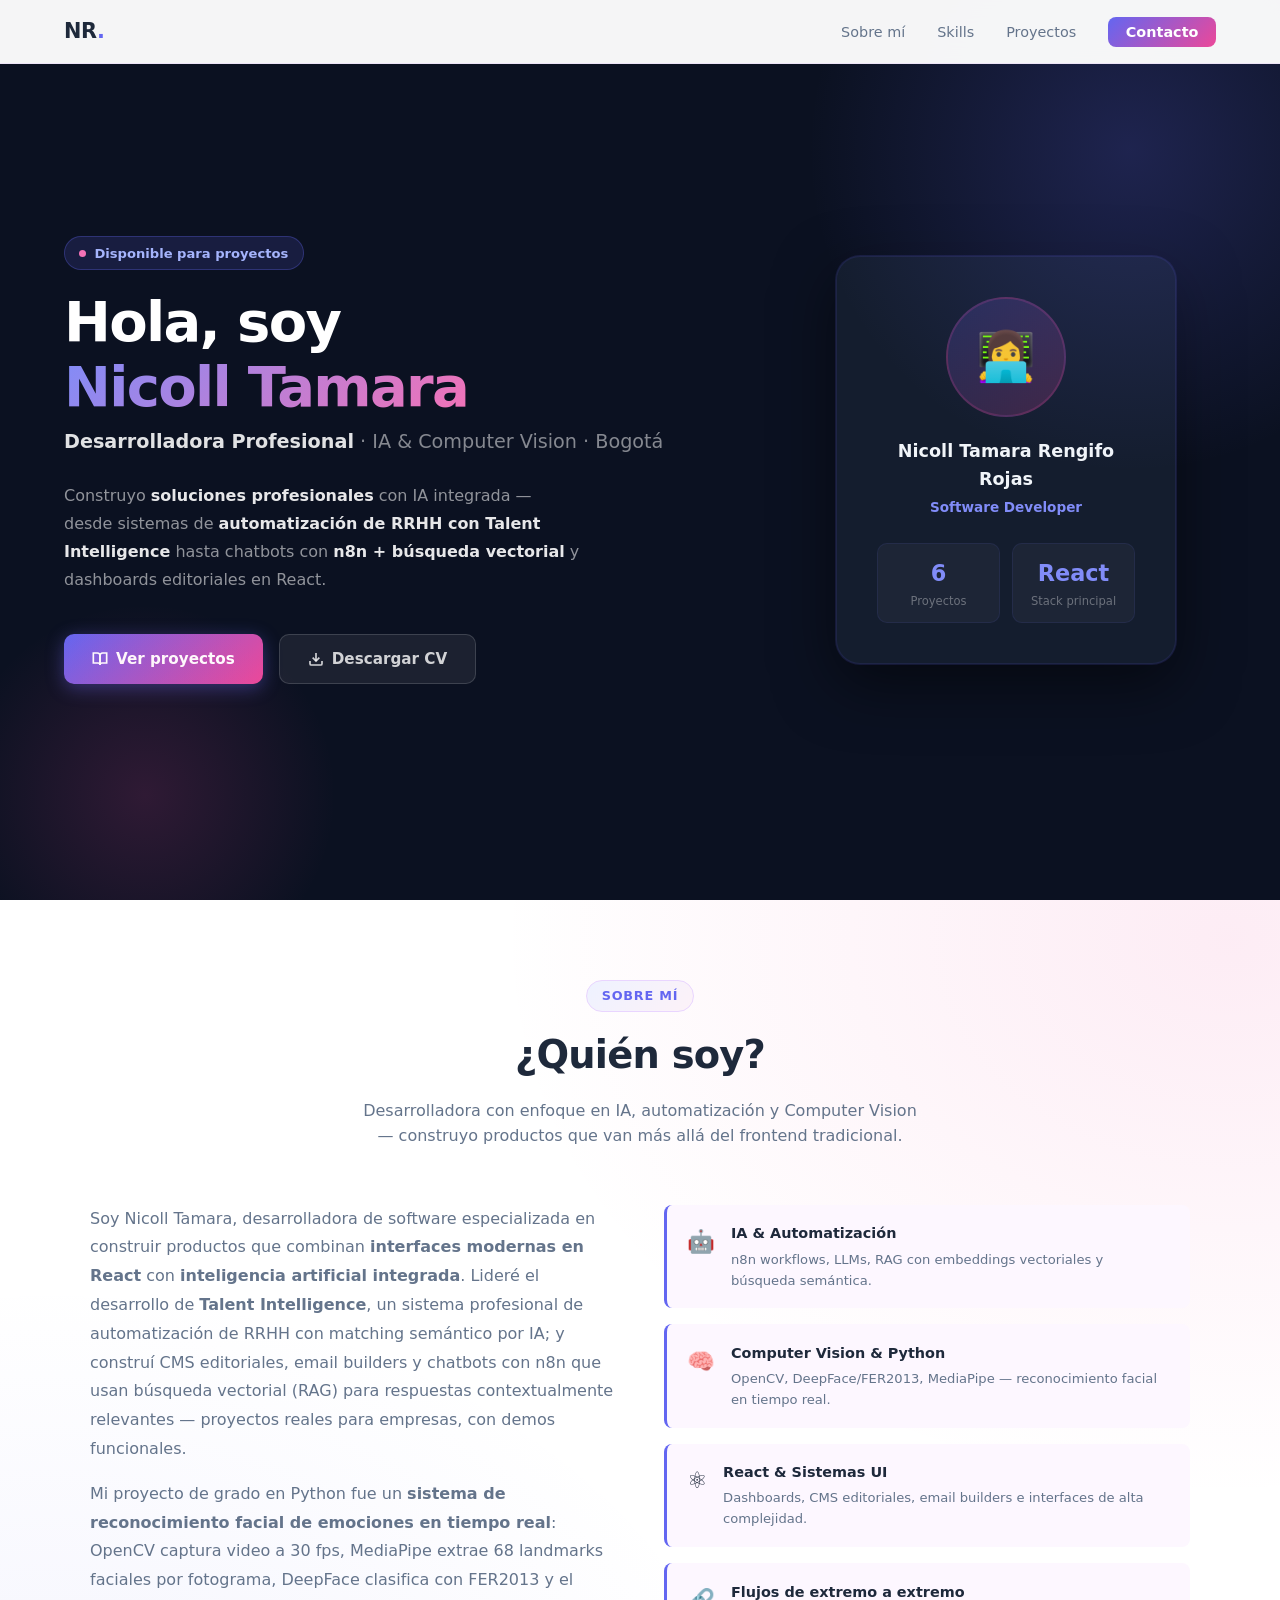
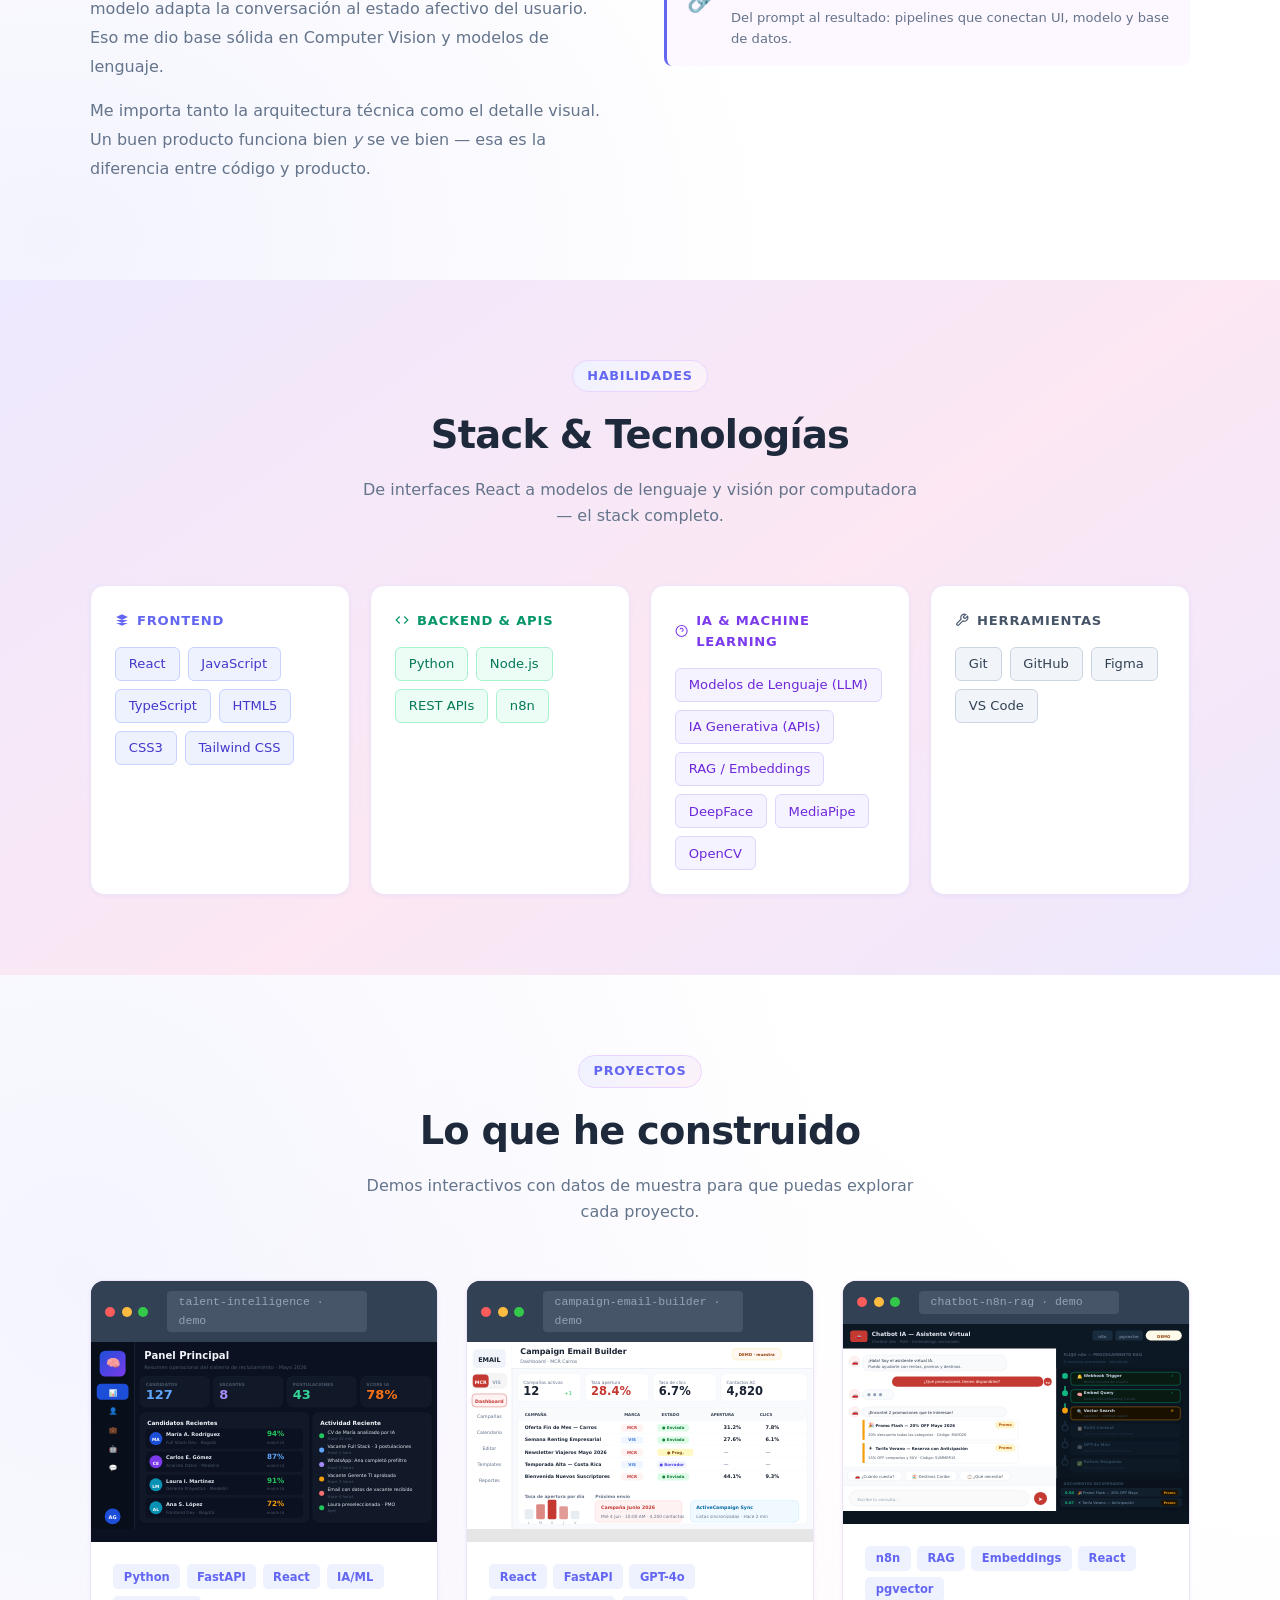
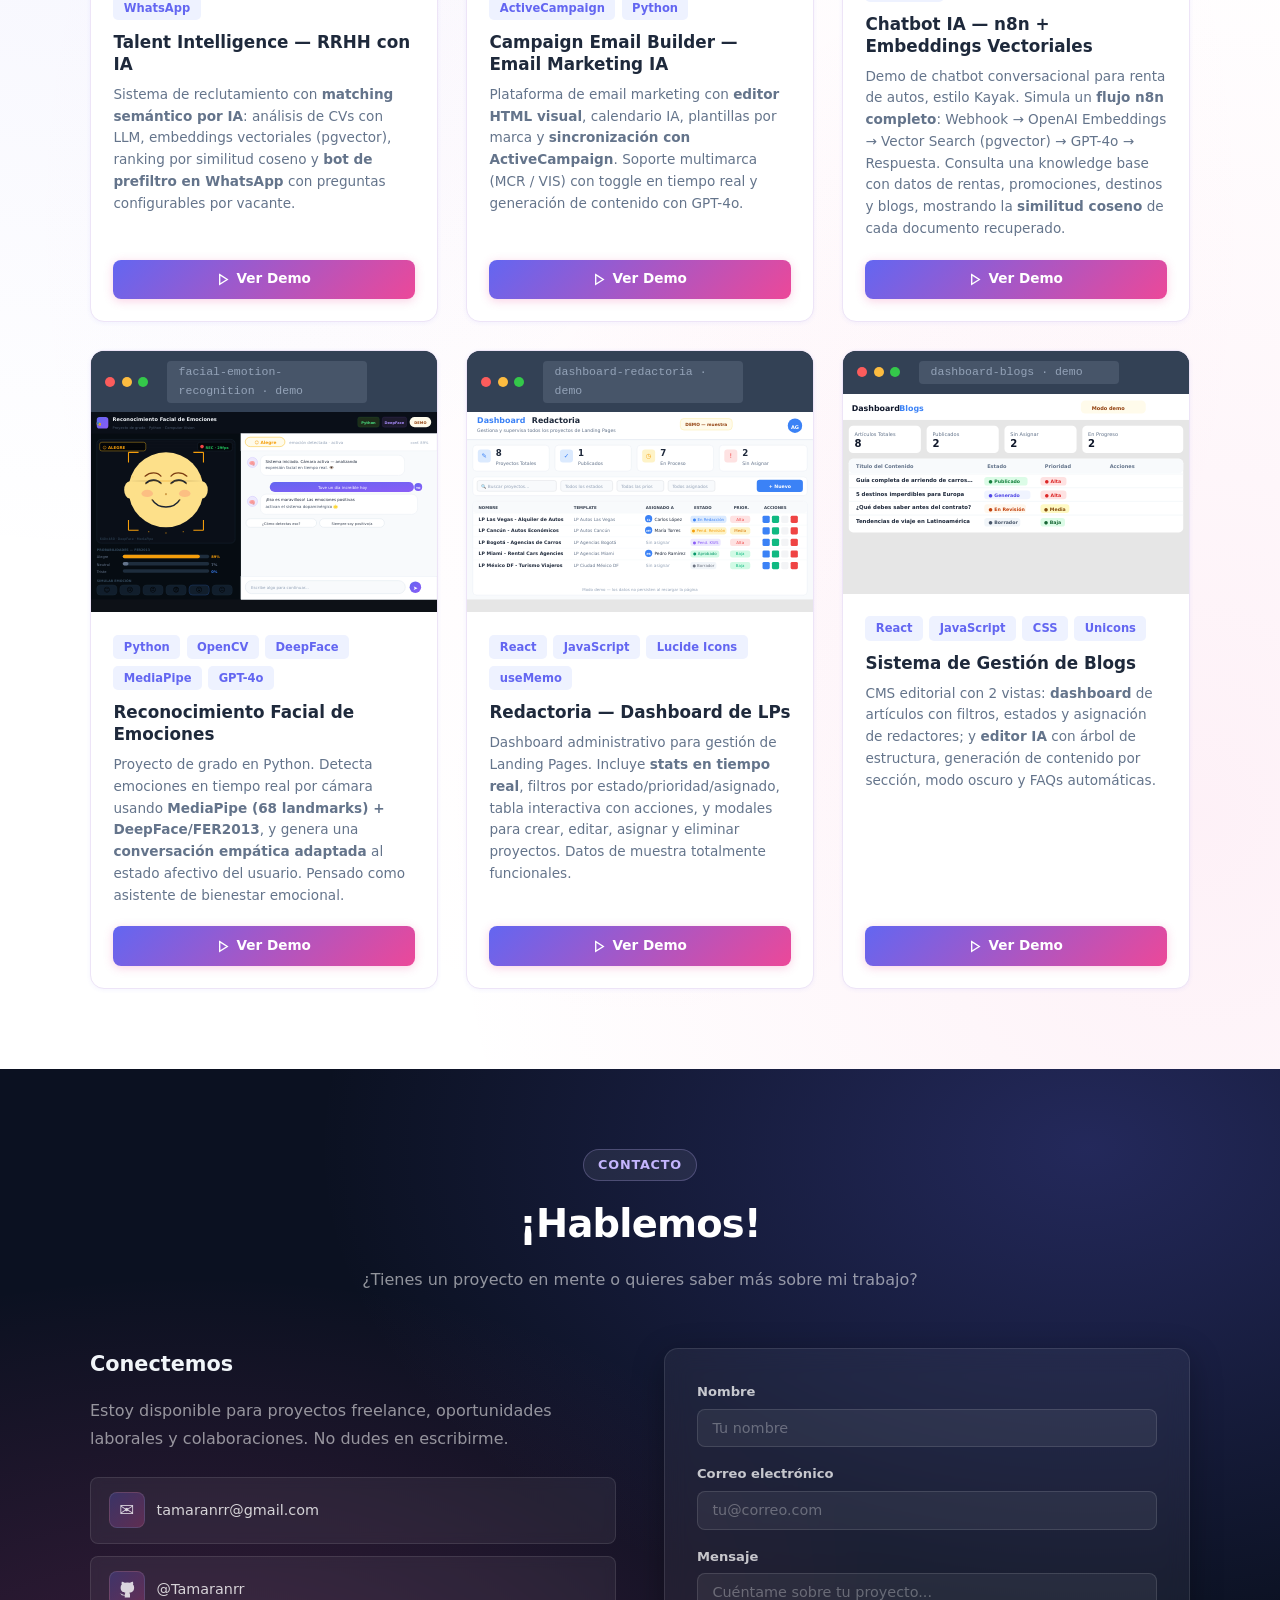
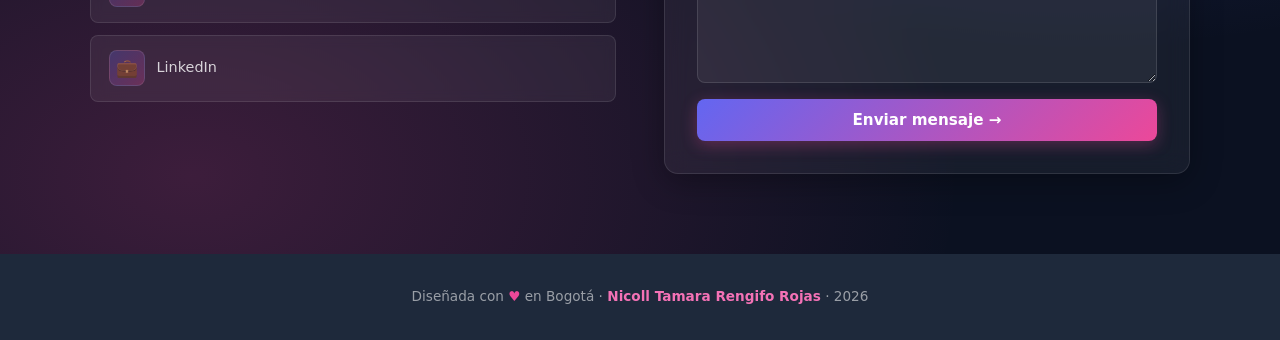
==== commit c0008848: "Apply 8 feedback points: reorder projects, equal-height cards, personal touches - Point 1: "Desarrol" ====
--- a/index.html
+++ b/index.html
@@ -1,4 +1,4 @@
-<!DOCTYPE html>
+﻿<!DOCTYPE html>
 <html lang="es">
 <head>
   <meta charset="UTF-8" />
@@ -22,15 +22,18 @@
 
   <!-- ─── HERO ─────────────────────────────────────────────── -->
   <section id="hero">
+    <div class="hero-particles" aria-hidden="true">
+      <span></span><span></span><span></span><span></span><span></span><span></span>
+    </div>
     <div class="hero-content">
       <div class="hero-text">
         <div class="hero-badge">Disponible para proyectos</div>
         <h1>Hola, soy<br /><span>Nicoll Tamara</span></h1>
-        <p class="hero-subtitle">Software Developer · IA & Computer Vision · Bogotá</p>
+        <p class="hero-subtitle"><strong>Desarrolladora Profesional</strong> · IA & Computer Vision · Bogotá</p>
         <p class="hero-description">
-          Desarrollo software con IA integrada — dashboards editoriales con React, chatbots con
-          <strong>n8n + búsqueda vectorial</strong>, y visión por computadora en Python.
-          Construyo el puente entre interfaz de usuario y modelos inteligentes.
+          Construyo <strong>soluciones profesionales</strong> con IA integrada — desde sistemas de
+          <strong>automatización de RRHH con Talent Intelligence</strong> hasta chatbots con
+          <strong>n8n + búsqueda vectorial</strong> y dashboards editoriales en React.
         </p>
         <div class="hero-buttons">
           <a href="#proyectos" class="btn-primary">
@@ -77,13 +80,15 @@
           <p>
             Soy Nicoll Tamara, desarrolladora de software especializada en construir productos
             que combinan <strong>interfaces modernas en React</strong> con <strong>inteligencia
-            artificial integrada</strong>. He construido CMS editoriales, builders de campañas
-            email y chatbots con n8n que usan búsqueda vectorial (RAG) para respuestas
-            contextualmente relevantes — proyectos reales con demos funcionales.
+            artificial integrada</strong>. Lideré el desarrollo de
+            <strong>Talent Intelligence</strong>, un sistema profesional de automatización de
+            RRHH con matching semántico por IA; y construí CMS editoriales, email builders y
+            chatbots con n8n que usan búsqueda vectorial (RAG) para respuestas contextualmente
+            relevantes — proyectos reales para empresas, con demos funcionales.
           </p>
           <p>
-            Como opción de grado en Python desarrollé un <strong>sistema de reconocimiento
-            facial de emociones en tiempo real</strong>: OpenCV captura video a 30fps, MediaPipe
+            Mi proyecto de grado en Python fue un <strong>sistema de reconocimiento
+            facial de emociones en tiempo real</strong>: OpenCV captura video a 30 fps, MediaPipe
             extrae 68 landmarks faciales por fotograma, DeepFace clasifica con FER2013 y el
             modelo adapta la conversación al estado afectivo del usuario. Eso me dio base
             sólida en Computer Vision y modelos de lenguaje.
@@ -98,7 +103,7 @@
             <div class="highlight-icon">🤖</div>
             <div>
               <h4>IA & Automatización</h4>
-              <p>n8n workflows, GPT-4o, RAG con embeddings vectoriales y búsqueda semántica.</p>
+              <p>n8n workflows, LLMs, RAG con embeddings vectoriales y búsqueda semántica.</p>
             </div>
           </div>
           <div class="highlight-item">
@@ -118,7 +123,7 @@
           <div class="highlight-item">
             <div class="highlight-icon">🔗</div>
             <div>
-              <h4>Flujos end-to-end</h4>
+              <h4>Flujos de extremo a extremo</h4>
               <p>Del prompt al resultado: pipelines que conectan UI, modelo y base de datos.</p>
             </div>
           </div>
@@ -168,8 +173,8 @@
             IA & Machine Learning
           </div>
           <div class="skill-tags">
-            <span class="skill-tag">GPT-4o</span>
-            <span class="skill-tag">OpenAI API</span>
+            <span class="skill-tag">Modelos de Lenguaje (LLM)</span>
+            <span class="skill-tag">IA Generativa (APIs)</span>
             <span class="skill-tag">RAG / Embeddings</span>
             <span class="skill-tag">DeepFace</span>
             <span class="skill-tag">MediaPipe</span>
@@ -201,6 +206,898 @@
         <p>Demos interactivos con datos de muestra para que puedas explorar cada proyecto.</p>
       </div>
       <div class="projects-grid">
+
+        <!-- Proyecto 3: Talent Intelligence -->
+        <article class="project-card">
+          <div class="mockup-browser">
+            <div class="mockup-bar">
+              <span class="mockup-dot red"></span>
+              <span class="mockup-dot yellow"></span>
+              <span class="mockup-dot green"></span>
+              <span class="mockup-url">talent-intelligence · demo</span>
+            </div>
+            <div class="mockup-content" style="background:#0b1120;">
+              <svg viewBox="0 0 480 260" xmlns="http://www.w3.org/2000/svg" font-family="system-ui,sans-serif">
+                <!-- Fondo dark -->
+                <rect width="480" height="260" fill="#0b1120"/>
+
+                <!-- ── SIDEBAR ── -->
+                <rect width="60" height="260" fill="#080f1a"/>
+                <rect x="60" width="1" height="260" fill="#1e293b"/>
+                <!-- Logo gradient -->
+                <defs>
+                  <linearGradient id="lg1" x1="0" y1="0" x2="1" y2="1">
+                    <stop offset="0%" stop-color="#1d4ed8"/>
+                    <stop offset="100%" stop-color="#7c3aed"/>
+                  </linearGradient>
+                </defs>
+                <rect x="12" y="12" width="36" height="36" rx="8" fill="url(#lg1)"/>
+                <text x="30" y="35" font-size="16" text-anchor="middle" fill="white">🧠</text>
+                <!-- Nav items -->
+                <rect x="8" y="58"  width="44" height="22" rx="6" fill="#1d4ed8"/>
+                <text x="30" y="73" font-size="9" text-anchor="middle" fill="white">📊</text>
+                <rect x="8" y="84"  width="44" height="22" rx="6" fill="none"/>
+                <text x="30" y="99" font-size="9" text-anchor="middle" fill="#475569">👤</text>
+                <rect x="8" y="110" width="44" height="22" rx="6" fill="none"/>
+                <text x="30" y="125" font-size="9" text-anchor="middle" fill="#475569">💼</text>
+                <rect x="8" y="136" width="44" height="22" rx="6" fill="none"/>
+                <text x="30" y="151" font-size="9" text-anchor="middle" fill="#475569">🤖</text>
+                <rect x="8" y="162" width="44" height="22" rx="6" fill="none"/>
+                <text x="30" y="177" font-size="9" text-anchor="middle" fill="#475569">💬</text>
+                <!-- User avatar -->
+                <circle cx="30" cy="242" r="11" fill="#1d4ed8"/>
+                <text x="30" y="246" font-size="7" font-weight="700" fill="white" text-anchor="middle">AG</text>
+
+                <!-- ── HEADER ── -->
+                <text x="74" y="24" font-size="14" font-weight="800" fill="#f1f5f9">Panel Principal</text>
+                <text x="74" y="38" font-size="7" fill="#475569">Resumen operacional del sistema de reclutamiento · Mayo 2026</text>
+
+                <!-- ── KPI CARDS ── -->
+                <rect x="68" y="48" width="96" height="42" rx="8" fill="#111827" stroke="#1e293b" stroke-width="0.5"/>
+                <text x="76" y="61" font-size="6" fill="#475569" font-weight="600">CANDIDATOS</text>
+                <text x="76" y="79" font-size="18" font-weight="800" fill="#60a5fa">127</text>
+
+                <rect x="170" y="48" width="96" height="42" rx="8" fill="#111827" stroke="#1e293b" stroke-width="0.5"/>
+                <text x="178" y="61" font-size="6" fill="#475569" font-weight="600">VACANTES</text>
+                <text x="178" y="79" font-size="18" font-weight="800" fill="#a78bfa">8</text>
+
+                <rect x="272" y="48" width="96" height="42" rx="8" fill="#111827" stroke="#1e293b" stroke-width="0.5"/>
+                <text x="280" y="61" font-size="6" fill="#475569" font-weight="600">POSTULACIONES</text>
+                <text x="280" y="79" font-size="18" font-weight="800" fill="#34d399">43</text>
+
+                <rect x="374" y="48" width="98" height="42" rx="8" fill="#111827" stroke="#1e293b" stroke-width="0.5"/>
+                <text x="382" y="61" font-size="6" fill="#475569" font-weight="600">SCORE IA</text>
+                <text x="382" y="79" font-size="18" font-weight="800" fill="#f97316">78%</text>
+
+                <!-- ── CANDIDATES PANEL ── -->
+                <rect x="68" y="98" width="234" height="152" rx="8" fill="#111827" stroke="#1e293b" stroke-width="0.5"/>
+                <text x="78" y="115" font-size="8" font-weight="700" fill="#f1f5f9">Candidatos Recientes</text>
+
+                <!-- Row MA -->
+                <rect x="76" y="120" width="218" height="28" rx="5" fill="#0b1120"/>
+                <circle cx="90" cy="134" r="9" fill="#1d4ed8"/>
+                <text x="90" y="138" font-size="6" font-weight="700" fill="white" text-anchor="middle">MA</text>
+                <text x="104" y="131" font-size="7" font-weight="600" fill="#e2e8f0">María A. Rodríguez</text>
+                <text x="104" y="142" font-size="6" fill="#475569">Full Stack Dev · Bogotá</text>
+                <text x="268" y="131" font-size="10" font-weight="800" fill="#22c55e" text-anchor="end">94%</text>
+                <text x="268" y="142" font-size="5.5" fill="#475569" text-anchor="end">match IA</text>
+
+                <!-- Row CE -->
+                <rect x="76" y="152" width="218" height="28" rx="5" fill="#0b1120"/>
+                <circle cx="90" cy="166" r="9" fill="#7c3aed"/>
+                <text x="90" y="170" font-size="6" font-weight="700" fill="white" text-anchor="middle">CE</text>
+                <text x="104" y="163" font-size="7" font-weight="600" fill="#e2e8f0">Carlos E. Gómez</text>
+                <text x="104" y="174" font-size="6" fill="#475569">Analista Datos · Medellín</text>
+                <text x="268" y="163" font-size="10" font-weight="800" fill="#60a5fa" text-anchor="end">87%</text>
+                <text x="268" y="174" font-size="5.5" fill="#475569" text-anchor="end">match IA</text>
+
+                <!-- Row LM -->
+                <rect x="76" y="184" width="218" height="28" rx="5" fill="#0b1120"/>
+                <circle cx="90" cy="198" r="9" fill="#0891b2"/>
+                <text x="90" y="202" font-size="6" font-weight="700" fill="white" text-anchor="middle">LM</text>
+                <text x="104" y="195" font-size="7" font-weight="600" fill="#e2e8f0">Laura I. Martínez</text>
+                <text x="104" y="206" font-size="6" fill="#475569">Gerente Proyectos · Medellín</text>
+                <text x="268" y="195" font-size="10" font-weight="800" fill="#22c55e" text-anchor="end">91%</text>
+                <text x="268" y="206" font-size="5.5" fill="#475569" text-anchor="end">match IA</text>
+
+                <!-- Row AL -->
+                <rect x="76" y="216" width="218" height="28" rx="5" fill="#0b1120"/>
+                <circle cx="90" cy="230" r="9" fill="#0891b2"/>
+                <text x="90" y="234" font-size="6" font-weight="700" fill="white" text-anchor="middle">AL</text>
+                <text x="104" y="227" font-size="7" font-weight="600" fill="#e2e8f0">Ana S. López</text>
+                <text x="104" y="238" font-size="6" fill="#475569">Frontend Dev · Bogotá</text>
+                <text x="268" y="227" font-size="10" font-weight="800" fill="#f59e0b" text-anchor="end">72%</text>
+                <text x="268" y="238" font-size="5.5" fill="#475569" text-anchor="end">match IA</text>
+
+                <!-- ── ACTIVITY FEED ── -->
+                <rect x="308" y="98" width="164" height="152" rx="8" fill="#111827" stroke="#1e293b" stroke-width="0.5"/>
+                <text x="318" y="115" font-size="8" font-weight="700" fill="#f1f5f9">Actividad Reciente</text>
+
+                <!-- Activity rows -->
+                <circle cx="320" cy="130" r="3.5" fill="#22c55e"/>
+                <text x="328" y="127" font-size="6.5" fill="#e2e8f0">CV de María analizado por IA</text>
+                <text x="328" y="136" font-size="5.5" fill="#475569">Hace 12 min</text>
+
+                <circle cx="320" cy="150" r="3.5" fill="#60a5fa"/>
+                <text x="328" y="147" font-size="6.5" fill="#e2e8f0">Vacante Full Stack · 3 postulaciones</text>
+                <text x="328" y="156" font-size="5.5" fill="#475569">Hace 1 hora</text>
+
+                <circle cx="320" cy="170" r="3.5" fill="#a78bfa"/>
+                <text x="328" y="167" font-size="6.5" fill="#e2e8f0">WhatsApp: Ana completó prefiltro</text>
+                <text x="328" y="176" font-size="5.5" fill="#475569">Hace 2 horas</text>
+
+                <circle cx="320" cy="190" r="3.5" fill="#f59e0b"/>
+                <text x="328" y="187" font-size="6.5" fill="#e2e8f0">Vacante Gerente TI aprobada</text>
+                <text x="328" y="196" font-size="5.5" fill="#475569">Hace 3 horas</text>
+
+                <circle cx="320" cy="210" r="3.5" fill="#f87171"/>
+                <text x="328" y="207" font-size="6.5" fill="#e2e8f0">Email con datos de vacante recibido</text>
+                <text x="328" y="216" font-size="5.5" fill="#475569">Hace 5 horas</text>
+
+                <circle cx="320" cy="230" r="3.5" fill="#22c55e"/>
+                <text x="328" y="227" font-size="6.5" fill="#e2e8f0">Laura preseleccionada · PMO</text>
+                <text x="328" y="236" font-size="5.5" fill="#475569">Ayer</text>
+              </svg>
+            </div>
+          </div>
+          <div class="project-info">
+            <div class="project-tags">
+              <span class="project-tag">Python</span>
+              <span class="project-tag">FastAPI</span>
+              <span class="project-tag">React</span>
+              <span class="project-tag">IA/ML</span>
+              <span class="project-tag">WhatsApp</span>
+            </div>
+            <h3>Talent Intelligence — RRHH con IA</h3>
+            <p>Sistema de reclutamiento con <strong>matching semántico por IA</strong>: análisis de CVs con LLM, embeddings vectoriales (pgvector), ranking por similitud coseno y <strong>bot de prefiltro en WhatsApp</strong> con preguntas configurables por vacante.</p>
+            <div class="project-links">
+              <a href="demos/talent/index.html" class="btn-demo" target="_blank">
+                <svg width="13" height="13" viewBox="0 0 24 24" fill="none" stroke="currentColor" stroke-width="2.5"><polygon points="5 3 19 12 5 21 5 3"/></svg>
+                Ver Demo
+              </a>
+            </div>
+          </div>
+        </article>
+
+        <!-- Proyecto 4: Campaign Email Builder -->
+        <article class="project-card">
+          <div class="mockup-browser">
+            <div class="mockup-bar">
+              <span class="mockup-dot red"></span>
+              <span class="mockup-dot yellow"></span>
+              <span class="mockup-dot green"></span>
+              <span class="mockup-url">campaign-email-builder · demo</span>
+            </div>
+            <div class="mockup-content">
+              <svg viewBox="0 0 480 260" xmlns="http://www.w3.org/2000/svg" font-family="system-ui,sans-serif">
+                <!-- Fondo general -->
+                <rect width="480" height="260" fill="#f8fafd"/>
+
+                <!-- ── SIDEBAR ── -->
+                <rect width="62" height="260" fill="#ffffff"/>
+                <rect x="62" width="1" height="260" fill="#e8edf3"/>
+                <!-- Logo área -->
+                <rect x="8" y="10" width="46" height="26" rx="6" fill="#f0f4fa"/>
+                <text x="31" y="28" font-size="9" font-weight="800" fill="#1a2332" text-anchor="middle">EMAIL</text>
+                <!-- Brand toggle -->
+                <rect x="7" y="44" width="48" height="20" rx="6" fill="#f5f5f5" stroke="#dde3ec" stroke-width="0.5"/>
+                <rect x="8" y="45" width="22" height="18" rx="5" fill="#c43a32"/>
+                <text x="19" y="58" font-size="6.5" font-weight="700" fill="white" text-anchor="middle">MCR</text>
+                <text x="41" y="58" font-size="6.5" font-weight="600" fill="#94a3b8" text-anchor="middle">VIS</text>
+                <!-- Nav items -->
+                <rect x="7" y="72" width="48" height="18" rx="5" fill="#fef2f2" stroke="#c43a32" stroke-width="0.5"/>
+                <text x="31" y="84" font-size="6.5" font-weight="700" fill="#c43a32" text-anchor="middle">Dashboard</text>
+                <rect x="7" y="94" width="48" height="18" rx="5" fill="none"/>
+                <text x="31" y="106" font-size="6.5" fill="#64748b" text-anchor="middle">Campañas</text>
+                <rect x="7" y="116" width="48" height="18" rx="5" fill="none"/>
+                <text x="31" y="128" font-size="6.5" fill="#64748b" text-anchor="middle">Calendario</text>
+                <rect x="7" y="138" width="48" height="18" rx="5" fill="none"/>
+                <text x="31" y="150" font-size="6.5" fill="#64748b" text-anchor="middle">Editor</text>
+                <rect x="7" y="160" width="48" height="18" rx="5" fill="none"/>
+                <text x="31" y="172" font-size="6.5" fill="#64748b" text-anchor="middle">Templates</text>
+                <rect x="7" y="182" width="48" height="18" rx="5" fill="none"/>
+                <text x="31" y="194" font-size="6.5" fill="#64748b" text-anchor="middle">Reportes</text>
+
+                <!-- ── TOPBAR ── -->
+                <rect x="62" width="418" height="36" fill="#ffffff"/>
+                <rect x="62" y="36" width="418" height="1" fill="#e8edf3"/>
+                <text x="74" y="16" font-size="11" font-weight="800" fill="#1a2332">Campaign Email Builder</text>
+                <text x="74" y="29" font-size="6.5" fill="#64748b">Dashboard · MCR Carros</text>
+                <!-- Badge -->
+                <rect x="368" y="9" width="68" height="16" rx="5" fill="#fff8f0" stroke="#fde68a" stroke-width="0.5"/>
+                <text x="402" y="20" font-size="5.5" font-weight="700" fill="#92400e" text-anchor="middle">DEMO · muestra</text>
+
+                <!-- ── KPI CARDS ── -->
+                <!-- Card 1 -->
+                <rect x="70" y="44" width="88" height="38" rx="6" fill="#fff" stroke="#e8edf3" stroke-width="0.5"/>
+                <text x="78" y="58" font-size="6" fill="#64748b">Campañas activas</text>
+                <text x="78" y="74" font-size="16" font-weight="800" fill="#1a2332">12</text>
+                <text x="135" y="74" font-size="7" fill="#22c55e">+3</text>
+                <!-- Card 2 -->
+                <rect x="164" y="44" width="88" height="38" rx="6" fill="#fff" stroke="#e8edf3" stroke-width="0.5"/>
+                <text x="172" y="58" font-size="6" fill="#64748b">Tasa apertura</text>
+                <text x="172" y="74" font-size="16" font-weight="800" fill="#c43a32">28.4%</text>
+                <!-- Card 3 -->
+                <rect x="258" y="44" width="88" height="38" rx="6" fill="#fff" stroke="#e8edf3" stroke-width="0.5"/>
+                <text x="266" y="58" font-size="6" fill="#64748b">Tasa de clics</text>
+                <text x="266" y="74" font-size="16" font-weight="800" fill="#1a2332">6.7%</text>
+                <!-- Card 4 -->
+                <rect x="352" y="44" width="120" height="38" rx="6" fill="#fff" stroke="#e8edf3" stroke-width="0.5"/>
+                <text x="360" y="58" font-size="6" fill="#64748b">Contactos AC</text>
+                <text x="360" y="74" font-size="16" font-weight="800" fill="#1a2332">4,820</text>
+
+                <!-- ── CAMPAIGNS TABLE ── -->
+                <rect x="70" y="91" width="402" height="162" rx="7" fill="#fff" stroke="#e8edf3" stroke-width="0.5"/>
+                <!-- Table header -->
+                <rect x="70" y="91" width="402" height="18" rx="7" fill="#f8fafc"/>
+                <text x="80" y="103"  font-size="5.5" fill="#374151" font-weight="700">CAMPAÑA</text>
+                <text x="218" y="103" font-size="5.5" fill="#374151" font-weight="700">MARCA</text>
+                <text x="270" y="103" font-size="5.5" fill="#374151" font-weight="700">ESTADO</text>
+                <text x="338" y="103" font-size="5.5" fill="#374151" font-weight="700">APERTURA</text>
+                <text x="406" y="103" font-size="5.5" fill="#374151" font-weight="700">CLICS</text>
+
+                <!-- Row 1 -->
+                <line x1="70" y1="110" x2="472" y2="110" stroke="#f1f5f9" stroke-width="0.5"/>
+                <text x="80" y="121"  font-size="6.5" fill="#1e293b" font-weight="600">Oferta Fin de Mes — Carros</text>
+                <rect x="214" y="114" width="30" height="10" rx="3" fill="#fef2f2"/>
+                <text x="229" y="121" font-size="5.5" fill="#c43a32" font-weight="700" text-anchor="middle">MCR</text>
+                <rect x="264" y="114" width="44" height="10" rx="3" fill="#dcfce7"/>
+                <text x="286" y="121" font-size="5.5" fill="#15803d" font-weight="600" text-anchor="middle">● Enviada</text>
+                <text x="356" y="121" font-size="7" fill="#1a2332" font-weight="700">31.2%</text>
+                <text x="414" y="121" font-size="7" fill="#1a2332" font-weight="700">7.8%</text>
+
+                <!-- Row 2 -->
+                <line x1="70" y1="127" x2="472" y2="127" stroke="#f1f5f9" stroke-width="0.5"/>
+                <text x="80" y="138"  font-size="6.5" fill="#1e293b" font-weight="600">Semana Renting Empresarial</text>
+                <rect x="214" y="131" width="30" height="10" rx="3" fill="#eff6ff"/>
+                <text x="229" y="138" font-size="5.5" fill="#2f6fd6" font-weight="700" text-anchor="middle">VIS</text>
+                <rect x="264" y="131" width="44" height="10" rx="3" fill="#dcfce7"/>
+                <text x="286" y="138" font-size="5.5" fill="#15803d" font-weight="600" text-anchor="middle">● Enviada</text>
+                <text x="356" y="138" font-size="7" fill="#1a2332" font-weight="700">27.6%</text>
+                <text x="414" y="138" font-size="7" fill="#1a2332" font-weight="700">6.1%</text>
+
+                <!-- Row 3 -->
+                <line x1="70" y1="144" x2="472" y2="144" stroke="#f1f5f9" stroke-width="0.5"/>
+                <text x="80" y="155"  font-size="6.5" fill="#1e293b" font-weight="600">Newsletter Viajeros Mayo 2026</text>
+                <rect x="214" y="148" width="30" height="10" rx="3" fill="#fef2f2"/>
+                <text x="229" y="155" font-size="5.5" fill="#c43a32" font-weight="700" text-anchor="middle">MCR</text>
+                <rect x="264" y="148" width="50" height="10" rx="3" fill="#fef9c3"/>
+                <text x="289" y="155" font-size="5.5" fill="#854d0e" font-weight="600" text-anchor="middle">● Prog.</text>
+                <text x="356" y="155" font-size="7" fill="#94a3b8" font-weight="600">—</text>
+                <text x="414" y="155" font-size="7" fill="#94a3b8" font-weight="600">—</text>
+
+                <!-- Row 4 -->
+                <line x1="70" y1="161" x2="472" y2="161" stroke="#f1f5f9" stroke-width="0.5"/>
+                <text x="80" y="172"  font-size="6.5" fill="#1e293b" font-weight="600">Temporada Alta — Costa Rica</text>
+                <rect x="214" y="165" width="30" height="10" rx="3" fill="#eff6ff"/>
+                <text x="229" y="172" font-size="5.5" fill="#2f6fd6" font-weight="700" text-anchor="middle">VIS</text>
+                <rect x="264" y="165" width="40" height="10" rx="3" fill="#f0f4ff"/>
+                <text x="284" y="172" font-size="5.5" fill="#4f46e5" font-weight="600" text-anchor="middle">● Borrador</text>
+                <text x="356" y="172" font-size="7" fill="#94a3b8" font-weight="600">—</text>
+                <text x="414" y="172" font-size="7" fill="#94a3b8" font-weight="600">—</text>
+
+                <!-- Row 5 -->
+                <line x1="70" y1="178" x2="472" y2="178" stroke="#f1f5f9" stroke-width="0.5"/>
+                <text x="80" y="189"  font-size="6.5" fill="#1e293b" font-weight="600">Bienvenida Nuevos Suscriptores</text>
+                <rect x="214" y="182" width="30" height="10" rx="3" fill="#fef2f2"/>
+                <text x="229" y="189" font-size="5.5" fill="#c43a32" font-weight="700" text-anchor="middle">MCR</text>
+                <rect x="264" y="182" width="44" height="10" rx="3" fill="#dcfce7"/>
+                <text x="286" y="189" font-size="5.5" fill="#15803d" font-weight="600" text-anchor="middle">● Enviada</text>
+                <text x="356" y="189" font-size="7" fill="#1a2332" font-weight="700">44.1%</text>
+                <text x="414" y="189" font-size="7" fill="#1a2332" font-weight="700">9.3%</text>
+
+                <!-- ── BAR CHART MINI (best open days) ── -->
+                <text x="80" y="216" font-size="6" fill="#64748b" font-weight="600">Tasa de apertura por día</text>
+                <!-- Bars -->
+                <rect x="80"  y="232" width="12" height="14" rx="2" fill="#e8edf3"/>
+                <text x="86"  y="252" font-size="5" fill="#94a3b8" text-anchor="middle">L</text>
+                <rect x="96"  y="225" width="12" height="21" rx="2" fill="#c43a32" opacity="0.6"/>
+                <text x="102" y="252" font-size="5" fill="#94a3b8" text-anchor="middle">M</text>
+                <rect x="112" y="219" width="12" height="27" rx="2" fill="#c43a32"/>
+                <text x="118" y="252" font-size="5" fill="#94a3b8" text-anchor="middle">X</text>
+                <rect x="128" y="228" width="12" height="18" rx="2" fill="#c43a32" opacity="0.5"/>
+                <text x="134" y="252" font-size="5" fill="#94a3b8" text-anchor="middle">J</text>
+                <rect x="144" y="234" width="12" height="12" rx="2" fill="#e8edf3"/>
+                <text x="150" y="252" font-size="5" fill="#94a3b8" text-anchor="middle">V</text>
+                <!-- Next send -->
+                <text x="178" y="216" font-size="6" fill="#64748b" font-weight="600">Próximo envío</text>
+                <rect x="178" y="220" width="120" height="30" rx="5" fill="#fef2f2" stroke="#fecaca" stroke-width="0.5"/>
+                <text x="186" y="232" font-size="6.5" font-weight="700" fill="#c43a32">Campaña Junio 2026</text>
+                <text x="186" y="244" font-size="6" fill="#64748b">Mié 4 Jun · 10:00 AM · 4,200 contactos</text>
+                <!-- AC badge -->
+                <rect x="310" y="220" width="150" height="30" rx="5" fill="#f0f9ff" stroke="#bae6fd" stroke-width="0.5"/>
+                <text x="318" y="232" font-size="6.5" font-weight="700" fill="#0369a1">ActiveCampaign Sync</text>
+                <text x="318" y="244" font-size="6" fill="#64748b">Listas sincronizadas · Hace 2 min</text>
+              </svg>
+            </div>
+          </div>
+          <div class="project-info">
+            <div class="project-tags">
+              <span class="project-tag">React</span>
+              <span class="project-tag">FastAPI</span>
+              <span class="project-tag">GPT-4o</span>
+              <span class="project-tag">ActiveCampaign</span>
+              <span class="project-tag">Python</span>
+            </div>
+            <h3>Campaign Email Builder — Email Marketing IA</h3>
+            <p>Plataforma de email marketing con <strong>editor HTML visual</strong>, calendario IA, plantillas por marca y <strong>sincronización con ActiveCampaign</strong>. Soporte multimarca (MCR / VIS) con toggle en tiempo real y generación de contenido con GPT-4o.</p>
+            <div class="project-links">
+              <a href="demos/emails/index.html" class="btn-demo" target="_blank">
+                <svg width="13" height="13" viewBox="0 0 24 24" fill="none" stroke="currentColor" stroke-width="2.5"><polygon points="5 3 19 12 5 21 5 3"/></svg>
+                Ver Demo
+              </a>
+            </div>
+          </div>
+        </article>
+
+        <!-- Proyecto 5: Chatbot IA — n8n + Embeddings -->
+        <article class="project-card">
+          <div class="mockup-browser">
+            <div class="mockup-bar">
+              <span class="mockup-dot red"></span>
+              <span class="mockup-dot yellow"></span>
+              <span class="mockup-dot green"></span>
+              <span class="mockup-url">chatbot-n8n-rag · demo</span>
+            </div>
+            <div class="mockup-content" style="background:#0b1520;">
+              <svg viewBox="0 0 480 260" xmlns="http://www.w3.org/2000/svg" font-family="system-ui,sans-serif">
+                <rect width="480" height="260" fill="#0b1520"/>
+
+                <!-- Header -->
+                <rect width="480" height="34" fill="#0d1825"/>
+                <rect x="10" y="9" width="24" height="16" rx="4" fill="#c43a32"/>
+                <text x="22" y="20" font-size="8" text-anchor="middle" fill="white">🚗</text>
+                <text x="40" y="16" font-size="8" font-weight="700" fill="#e2e8f0">Chatbot IA — Asistente Virtual</text>
+                <text x="40" y="27" font-size="5.5" fill="#475569">Chatbot n8n · RAG · Embeddings vectoriales</text>
+                <rect x="346" y="9" width="28" height="14" rx="3" fill="#1a2d3f"/>
+                <text x="360" y="19" font-size="5.5" fill="#64748b" font-weight="600" text-anchor="middle">n8n</text>
+                <rect x="378" y="9" width="38" height="14" rx="3" fill="#1a2d3f"/>
+                <text x="397" y="19" font-size="5.5" fill="#64748b" font-weight="600" text-anchor="middle">pgvector</text>
+                <rect x="420" y="9" width="50" height="14" rx="7" fill="#fffbeb"/>
+                <text x="445" y="19" font-size="5.5" fill="#92400e" font-weight="700" text-anchor="middle">DEMO</text>
+
+                <!-- Chat panel left -->
+                <rect x="0" y="34" width="296" height="226" fill="#ffffff"/>
+
+                <!-- Bot message 1 -->
+                <circle cx="16" cy="52" r="7" fill="#fef2f2" stroke="#fecaca" stroke-width="0.5"/>
+                <text x="16" y="55" font-size="7" text-anchor="middle">🚗</text>
+                <rect x="27" y="43" width="200" height="22" rx="8" fill="#f8fafc" stroke="#e2e8f0" stroke-width="0.5"/>
+                <text x="35" y="52.5" font-size="5.5" fill="#1e293b">¡Hola! Soy el asistente virtual IA.</text>
+                <text x="35" y="61" font-size="5.5" fill="#475569">Puedo ayudarte con rentas, promos y destinos.</text>
+
+                <!-- User message -->
+                <rect x="68" y="73" width="210" height="14" rx="7" fill="#c43a32"/>
+                <text x="165" y="82.5" font-size="5.5" fill="white" text-anchor="middle">¿Qué promociones tienen disponibles?</text>
+                <circle cx="284" cy="80" r="5.5" fill="#c43a32"/>
+                <text x="284" y="83" font-size="4" fill="white" font-weight="700" text-anchor="middle">TÚ</text>
+
+                <!-- Typing -->
+                <circle cx="16" cy="98" r="7" fill="#fef2f2" stroke="#fecaca" stroke-width="0.5"/>
+                <text x="16" y="101" font-size="7" text-anchor="middle">🚗</text>
+                <rect x="27" y="91" width="44" height="14" rx="8" fill="#f8fafc" stroke="#e2e8f0" stroke-width="0.5"/>
+                <circle cx="36" cy="98" r="2.2" fill="#94a3b8"/>
+                <circle cx="44" cy="98" r="2.2" fill="#94a3b8"/>
+                <circle cx="52" cy="98" r="2.2" fill="#94a3b8"/>
+
+                <!-- Bot response with cards -->
+                <circle cx="16" cy="122" r="7" fill="#fef2f2" stroke="#fecaca" stroke-width="0.5"/>
+                <text x="16" y="125" font-size="7" text-anchor="middle">🚗</text>
+                <rect x="27" y="115" width="200" height="14" rx="8" fill="#f8fafc" stroke="#e2e8f0" stroke-width="0.5"/>
+                <text x="35" y="124.5" font-size="5.5" fill="#1e293b">¡Encontré 2 promociones que te interesan!</text>
+
+                <!-- Promo card 1 -->
+                <rect x="27" y="133" width="216" height="28" rx="5" fill="white" stroke="#e2e8f0" stroke-width="0.5"/>
+                <rect x="27" y="133" width="3" height="28" rx="1" fill="#f59e0b"/>
+                <text x="35" y="143" font-size="7">🎉</text>
+                <text x="45" y="143" font-size="5.5" font-weight="700" fill="#1e293b">Promo Flash — 20% OFF Mayo 2026</text>
+                <rect x="211" y="135" width="28" height="10" rx="5" fill="#fef3c7"/>
+                <text x="225" y="142" font-size="5" fill="#b45309" font-weight="700" text-anchor="middle">Promo</text>
+                <text x="35" y="155" font-size="5" fill="#475569">20% descuento todas las categorías · Código: MAYO20</text>
+
+                <!-- Promo card 2 -->
+                <rect x="27" y="165" width="216" height="28" rx="5" fill="white" stroke="#e2e8f0" stroke-width="0.5"/>
+                <rect x="27" y="165" width="3" height="28" rx="1" fill="#f59e0b"/>
+                <text x="35" y="175" font-size="7">☀️</text>
+                <text x="45" y="175" font-size="5.5" font-weight="700" fill="#1e293b">Tarifa Verano — Reserva con Anticipación</text>
+                <rect x="211" y="167" width="28" height="10" rx="5" fill="#fef3c7"/>
+                <text x="225" y="174" font-size="5" fill="#b45309" font-weight="700" text-anchor="middle">Promo</text>
+                <text x="35" y="187" font-size="5" fill="#475569">15% OFF compactos y SUV · Código: SUMMER15</text>
+
+                <!-- Quick replies -->
+                <rect x="0" y="198" width="296" height="26" fill="#f8fafc" stroke="#f1f5f9" stroke-width="0.5"/>
+                <rect x="6" y="204" width="76" height="13" rx="6" fill="white" stroke="#e2e8f0" stroke-width="0.5"/>
+                <text x="44" y="213.5" font-size="5.5" fill="#475569" text-anchor="middle">🚗 ¿Cuánto cuesta?</text>
+                <rect x="86" y="204" width="72" height="13" rx="6" fill="white" stroke="#e2e8f0" stroke-width="0.5"/>
+                <text x="122" y="213.5" font-size="5.5" fill="#475569" text-anchor="middle">🏖️ Destinos Caribe</text>
+                <rect x="162" y="204" width="70" height="13" rx="6" fill="white" stroke="#e2e8f0" stroke-width="0.5"/>
+                <text x="197" y="213.5" font-size="5.5" fill="#475569" text-anchor="middle">📋 ¿Qué necesito?</text>
+
+                <!-- Input bar -->
+                <rect x="0" y="224" width="296" height="36" fill="white" stroke="#e2e8f0" stroke-width="0.5"/>
+                <rect x="8" y="231" width="250" height="22" rx="11" fill="#fafafa" stroke="#e2e8f0" stroke-width="0.5"/>
+                <text x="20" y="245" font-size="5.5" fill="#94a3b8">Escribe tu consulta...</text>
+                <circle cx="274" cy="242" r="9" fill="#c43a32"/>
+                <text x="274" y="245.5" font-size="8" text-anchor="middle" fill="white">➤</text>
+
+                <!-- Workflow panel right -->
+                <rect x="296" y="34" width="184" height="226" fill="#0b1520"/>
+
+                <!-- Workflow header -->
+                <rect x="296" y="34" width="184" height="26" fill="#0d1825"/>
+                <text x="306" y="44" font-size="5.5" font-weight="700" fill="#475569">FLUJO n8n — PROCESAMIENTO RAG</text>
+                <text x="306" y="54" font-size="5" fill="#2d4a5e">2 consultas procesadas · simulación</text>
+
+                <!-- Flow nodes -->
+                <!-- webhook - done -->
+                <circle cx="308" cy="72" r="4" fill="#10b981"/>
+                <rect x="316" y="67" width="152" height="18" rx="4" fill="#091a12" stroke="#10b981" stroke-width="0.5"/>
+                <text x="324" y="75.5" font-size="6">🔔</text>
+                <text x="334" y="73.5" font-size="5.5" font-weight="600" fill="#c8d8e8">Webhook Trigger</text>
+                <text x="334" y="81.5" font-size="4.5" fill="#344a5e">Recibe consulta del usuario</text>
+                <text x="459" y="73.5" font-size="5" fill="#10b981" font-weight="700" text-anchor="end">✓</text>
+                <rect x="307" y="86" width="2" height="8" fill="#10b981"/>
+
+                <!-- embed - done -->
+                <circle cx="308" cy="96" r="4" fill="#10b981"/>
+                <rect x="316" y="91" width="152" height="18" rx="4" fill="#091a12" stroke="#10b981" stroke-width="0.5"/>
+                <text x="324" y="99.5" font-size="6">🧠</text>
+                <text x="334" y="97.5" font-size="5.5" font-weight="600" fill="#c8d8e8">Embed Query</text>
+                <text x="334" y="105.5" font-size="4.5" fill="#344a5e">OpenAI text-embedding-3-small</text>
+                <text x="459" y="97.5" font-size="5" fill="#10b981" font-weight="700" text-anchor="end">✓</text>
+                <rect x="307" y="110" width="2" height="8" fill="#10b981"/>
+
+                <!-- vector search - processing (highlight) -->
+                <circle cx="308" cy="120" r="4" fill="#f59e0b"/>
+                <rect x="316" y="115" width="152" height="18" rx="4" fill="#1a1000" stroke="#f59e0b" stroke-width="0.5"/>
+                <text x="324" y="123.5" font-size="6">🔍</text>
+                <text x="334" y="121.5" font-size="5.5" font-weight="600" fill="#c8d8e8">Vector Search</text>
+                <text x="334" y="129.5" font-size="4.5" fill="#344a5e">pgvector · similitud coseno</text>
+                <text x="459" y="121.5" font-size="5" fill="#f59e0b" font-weight="700" text-anchor="end">⟳</text>
+                <rect x="307" y="134" width="2" height="8" fill="#1a2d3f"/>
+
+                <!-- build context - pending -->
+                <circle cx="308" cy="144" r="4" fill="#0b1520" stroke="#1a2d3f" stroke-width="1.5"/>
+                <rect x="316" y="139" width="152" height="18" rx="4" fill="#111e2c" stroke="#1a2d3f" stroke-width="0.5" opacity="0.5"/>
+                <text x="324" y="147.5" font-size="6" opacity="0.4">📋</text>
+                <text x="334" y="145.5" font-size="5.5" font-weight="600" fill="#2d4a5e">Build Context</text>
+                <text x="334" y="153.5" font-size="4.5" fill="#1e3045">Top-K docs → prompt template</text>
+                <rect x="307" y="158" width="2" height="8" fill="#1a2d3f"/>
+
+                <!-- llm - pending -->
+                <circle cx="308" cy="168" r="4" fill="#0b1520" stroke="#1a2d3f" stroke-width="1.5"/>
+                <rect x="316" y="163" width="152" height="18" rx="4" fill="#111e2c" stroke="#1a2d3f" stroke-width="0.5" opacity="0.5"/>
+                <text x="324" y="171.5" font-size="6" opacity="0.4">🤖</text>
+                <text x="334" y="169.5" font-size="5.5" font-weight="600" fill="#2d4a5e">GPT-4o Mini</text>
+                <text x="334" y="177.5" font-size="4.5" fill="#1e3045">Genera respuesta contextual</text>
+                <rect x="307" y="182" width="2" height="8" fill="#1a2d3f"/>
+
+                <!-- respond - pending -->
+                <circle cx="308" cy="192" r="4" fill="#0b1520" stroke="#1a2d3f" stroke-width="1.5"/>
+                <rect x="316" y="187" width="152" height="18" rx="4" fill="#111e2c" stroke="#1a2d3f" stroke-width="0.5" opacity="0.5"/>
+                <text x="324" y="195.5" font-size="6" opacity="0.4">✅</text>
+                <text x="334" y="193.5" font-size="5.5" font-weight="600" fill="#2d4a5e">Return Response</text>
+                <text x="334" y="201.5" font-size="4.5" fill="#1e3045">Envía respuesta al usuario</text>
+
+                <!-- Retrieved docs -->
+                <rect x="296" y="214" width="184" height="46" fill="#0a121e"/>
+                <text x="306" y="224" font-size="5" font-weight="700" fill="#344a5e">DOCUMENTOS RECUPERADOS</text>
+                <rect x="302" y="228" width="168" height="11" rx="3" fill="#111e2c" stroke="#1a2d3f" stroke-width="0.5"/>
+                <text x="308" y="236" font-size="5" fill="#10b981" font-weight="700">0.94</text>
+                <text x="326" y="236" font-size="5" fill="#7a9ab8">🎉 Promo Flash — 20% OFF Mayo</text>
+                <rect x="441" y="230" width="24" height="8" rx="3" fill="#1c1406"/>
+                <text x="453" y="236" font-size="4.5" fill="#f59e0b" font-weight="700" text-anchor="middle">Promo</text>
+                <rect x="302" y="242" width="168" height="11" rx="3" fill="#111e2c" stroke="#1a2d3f" stroke-width="0.5"/>
+                <text x="308" y="250" font-size="5" fill="#10b981" font-weight="700">0.87</text>
+                <text x="326" y="250" font-size="5" fill="#7a9ab8">☀️ Tarifa Verano — Anticipación</text>
+                <rect x="441" y="244" width="24" height="8" rx="3" fill="#1c1406"/>
+                <text x="453" y="250" font-size="4.5" fill="#f59e0b" font-weight="700" text-anchor="middle">Promo</text>
+              </svg>
+            </div>
+          </div>
+          <div class="project-info">
+            <div class="project-tags">
+              <span class="project-tag">n8n</span>
+              <span class="project-tag">RAG</span>
+              <span class="project-tag">Embeddings</span>
+              <span class="project-tag">React</span>
+              <span class="project-tag">pgvector</span>
+            </div>
+            <h3>Chatbot IA — n8n + Embeddings Vectoriales</h3>
+            <p>Demo de chatbot conversacional para renta de autos, estilo Kayak. Simula un <strong>flujo n8n completo</strong>: Webhook → OpenAI Embeddings → Vector Search (pgvector) → GPT-4o → Respuesta. Consulta una knowledge base con datos de rentas, promociones, destinos y blogs, mostrando la <strong>similitud coseno</strong> de cada documento recuperado.</p>
+            <div class="project-links">
+              <a href="demos/chatbot/index.html" class="btn-demo" target="_blank">
+                <svg width="13" height="13" viewBox="0 0 24 24" fill="none" stroke="currentColor" stroke-width="2.5"><polygon points="5 3 19 12 5 21 5 3"/></svg>
+                Ver Demo
+              </a>
+            </div>
+          </div>
+        </article>
+
+        <!-- Proyecto 6: Reconocimiento Facial de Emociones -->
+        <article class="project-card">
+          <div class="mockup-browser">
+            <div class="mockup-bar">
+              <span class="mockup-dot red"></span>
+              <span class="mockup-dot yellow"></span>
+              <span class="mockup-dot green"></span>
+              <span class="mockup-url">facial-emotion-recognition · demo</span>
+            </div>
+            <div class="mockup-content" style="background:#0d1117;">
+              <svg viewBox="0 0 480 260" xmlns="http://www.w3.org/2000/svg" font-family="system-ui,sans-serif">
+                <rect width="480" height="260" fill="#0d1117"/>
+
+                <!-- Header -->
+                <rect width="480" height="30" fill="#0a0f18"/>
+                <rect x="8" y="7" width="16" height="16" rx="4" fill="url(#hg)"/>
+                <defs>
+                  <linearGradient id="hg" x1="0" y1="0" x2="1" y2="1">
+                    <stop offset="0%" stop-color="#6366f1"/>
+                    <stop offset="100%" stop-color="#8b5cf6"/>
+                  </linearGradient>
+                  <linearGradient id="scangrad" x1="0" y1="0" x2="1" y2="0">
+                    <stop offset="0%" stop-color="transparent"/>
+                    <stop offset="50%" stop-color="#f59e0b" stop-opacity="0.5"/>
+                    <stop offset="100%" stop-color="transparent"/>
+                  </linearGradient>
+                </defs>
+                <text x="10" y="18" font-size="6" text-anchor="middle" fill="white">🎭</text>
+                <text x="30" y="13" font-size="7" font-weight="700" fill="#f1f5f9">Reconocimiento Facial de Emociones</text>
+                <text x="30" y="23" font-size="5" fill="#475569">Proyecto de grado · Python · Computer Vision</text>
+                <rect x="370" y="7" width="30" height="14" rx="3" fill="#1e2d1a" stroke="#22c55e40" stroke-width="0.5"/>
+                <text x="385" y="17" font-size="5" fill="#4ade80" font-weight="600" text-anchor="middle">Python</text>
+                <rect x="404" y="7" width="34" height="14" rx="3" fill="#1d1a2d" stroke="#8b5cf640" stroke-width="0.5"/>
+                <text x="421" y="17" font-size="5" fill="#a78bfa" font-weight="600" text-anchor="middle">DeepFace</text>
+                <rect x="442" y="7" width="30" height="14" rx="7" fill="#fffbeb"/>
+                <text x="457" y="17" font-size="5" fill="#92400e" font-weight="700" text-anchor="middle">DEMO</text>
+
+                <!-- Camera panel left -->
+                <rect x="0" y="30" width="208" height="230" fill="#060c12"/>
+
+                <!-- Camera view -->
+                <rect x="8" y="38" width="192" height="144" rx="6" fill="#0a0f18" stroke="#1e2d3d" stroke-width="0.5"/>
+                <!-- Scanlines subtle -->
+                <line x1="8" y1="41" x2="200" y2="41" stroke="#ffffff" stroke-width="0.3" opacity="0.04"/>
+                <line x1="8" y1="45" x2="200" y2="45" stroke="#ffffff" stroke-width="0.3" opacity="0.04"/>
+                <line x1="8" y1="49" x2="200" y2="49" stroke="#ffffff" stroke-width="0.3" opacity="0.04"/>
+
+                <!-- SVG Face - Happy -->
+                <!-- Face base -->
+                <circle cx="104" cy="108" r="52" fill="#fde08a"/>
+                <ellipse cx="54" cy="108" rx="8" ry="12" fill="#fde08a"/>
+                <ellipse cx="154" cy="108" rx="8" ry="12" fill="#fde08a"/>
+                <!-- Happy brows -->
+                <path d="M75,89 C82,83 92,83 97,89" stroke="#7c3d12" stroke-width="1.8" fill="none" stroke-linecap="round"/>
+                <path d="M111,89 C116,83 126,83 133,89" stroke="#7c3d12" stroke-width="1.8" fill="none" stroke-linecap="round"/>
+                <!-- Happy eyes crescents -->
+                <path d="M76,99 C82,93 92,93 97,99" stroke="#1a2332" stroke-width="2.2" fill="none" stroke-linecap="round"/>
+                <path d="M111,99 C117,93 127,93 132,99" stroke="#1a2332" stroke-width="2.2" fill="none" stroke-linecap="round"/>
+                <!-- Cheeks -->
+                <ellipse cx="78" cy="113" rx="8" ry="5" fill="#f87171" opacity="0.3"/>
+                <ellipse cx="130" cy="113" rx="8" ry="5" fill="#f87171" opacity="0.3"/>
+                <!-- Smile -->
+                <path d="M85,122 C93,135 115,135 123,122" stroke="#1a2332" stroke-width="2" fill="none" stroke-linecap="round"/>
+                <!-- Nose dots -->
+                <circle cx="104" cy="114" r="1.5" fill="#7c3d12" opacity="0.4"/>
+
+                <!-- Landmark dots -->
+                <circle cx="80" cy="166" r="1" fill="#f59e0b" opacity="0.6"/>
+                <circle cx="104" cy="168" r="1" fill="#f59e0b" opacity="0.6"/>
+                <circle cx="128" cy="166" r="1" fill="#f59e0b" opacity="0.6"/>
+                <circle cx="76" cy="99"  r="0.8" fill="#f59e0b" opacity="0.7"/>
+                <circle cx="97" cy="99"  r="0.8" fill="#f59e0b" opacity="0.7"/>
+                <circle cx="111" cy="99" r="0.8" fill="#f59e0b" opacity="0.7"/>
+                <circle cx="132" cy="99" r="0.8" fill="#f59e0b" opacity="0.7"/>
+                <circle cx="104" cy="114" r="0.8" fill="#f59e0b" opacity="0.6"/>
+                <circle cx="85" cy="122" r="0.8" fill="#f59e0b" opacity="0.6"/>
+                <circle cx="123" cy="122" r="0.8" fill="#f59e0b" opacity="0.6"/>
+                <circle cx="58" cy="90"  r="0.8" fill="#f59e0b" opacity="0.5"/>
+                <circle cx="152" cy="90" r="0.8" fill="#f59e0b" opacity="0.5"/>
+
+                <!-- Bounding box corners -->
+                <line x1="52" y1="56" x2="66" y2="56" stroke="#f59e0b" stroke-width="1.5"/>
+                <line x1="52" y1="56" x2="52" y2="70" stroke="#f59e0b" stroke-width="1.5"/>
+                <line x1="156" y1="56" x2="142" y2="56" stroke="#f59e0b" stroke-width="1.5"/>
+                <line x1="156" y1="56" x2="156" y2="70" stroke="#f59e0b" stroke-width="1.5"/>
+                <line x1="52" y1="164" x2="66" y2="164" stroke="#f59e0b" stroke-width="1.5"/>
+                <line x1="52" y1="164" x2="52" y2="150" stroke="#f59e0b" stroke-width="1.5"/>
+                <line x1="156" y1="164" x2="142" y2="164" stroke="#f59e0b" stroke-width="1.5"/>
+                <line x1="156" y1="164" x2="156" y2="150" stroke="#f59e0b" stroke-width="1.5"/>
+
+                <!-- Scan line -->
+                <rect x="52" y="95" width="104" height="1.5" fill="url(#scangrad)" rx="1"/>
+
+                <!-- Overlays -->
+                <rect x="12" y="42" width="64" height="12" rx="3" fill="rgba(0,0,0,.65)" stroke="#fbbf24" stroke-width="0.5"/>
+                <text x="16" y="51" font-size="5.5" fill="#f59e0b" font-weight="700">😊 ALEGRE</text>
+                <rect x="148" y="42" width="48" height="12" rx="3" fill="rgba(0,0,0,.55)" stroke="#1e2d3d" stroke-width="0.5"/>
+                <circle cx="154" cy="48" r="2.5" fill="#ef4444"/>
+                <text x="159" y="51" font-size="5" fill="#22c55e" font-weight="700">REC · 29fps</text>
+                <text x="12" y="177" font-size="4.5" fill="#344a5e">640×480 · DeepFace · MediaPipe</text>
+
+                <!-- Confidence bars -->
+                <text x="8" y="193" font-size="4.5" fill="#344a5e" font-weight="700">PROBABILIDADES — FER2013</text>
+                <!-- Alegre -->
+                <text x="8" y="203" font-size="5" fill="#64748b">Alegre</text>
+                <rect x="44" y="198" width="120" height="5" rx="2.5" fill="#1e2d3d"/>
+                <rect x="44" y="198" width="107" height="5" rx="2.5" fill="#f59e0b"/>
+                <text x="167" y="203" font-size="5" fill="#f59e0b" font-weight="700">89%</text>
+                <!-- Neutral -->
+                <text x="8" y="213" font-size="5" fill="#64748b">Neutral</text>
+                <rect x="44" y="208" width="120" height="5" rx="2.5" fill="#1e2d3d"/>
+                <rect x="44" y="208" width="8" height="5" rx="2.5" fill="#64748b"/>
+                <text x="167" y="213" font-size="5" fill="#64748b" font-weight="700">7%</text>
+                <!-- Otros -->
+                <text x="8" y="223" font-size="5" fill="#64748b">Triste</text>
+                <rect x="44" y="218" width="120" height="5" rx="2.5" fill="#1e2d3d"/>
+                <rect x="44" y="218" width="0" height="5" rx="2.5" fill="#3b82f6"/>
+                <text x="167" y="223" font-size="5" fill="#3b82f6" font-weight="700">0%</text>
+                <!-- Selector buttons hint -->
+                <text x="8" y="236" font-size="4.5" fill="#344a5e" font-weight="700">SIMULAR EMOCIÓN</text>
+                <rect x="8"  y="240" width="28" height="14" rx="5" fill="#111e2c" stroke="#1e2d3d" stroke-width="0.5"/>
+                <text x="22" y="250" font-size="9" text-anchor="middle">😊</text>
+                <rect x="40" y="240" width="28" height="14" rx="5" fill="#111e2c" stroke="#1e2d3d" stroke-width="0.5"/>
+                <text x="54" y="250" font-size="9" text-anchor="middle">😢</text>
+                <rect x="72" y="240" width="28" height="14" rx="5" fill="#111e2c" stroke="#1e2d3d" stroke-width="0.5"/>
+                <text x="86" y="250" font-size="9" text-anchor="middle">😠</text>
+                <rect x="104" y="240" width="28" height="14" rx="5" fill="#111e2c" stroke="#1e2d3d" stroke-width="0.5"/>
+                <text x="118" y="250" font-size="9" text-anchor="middle">😨</text>
+                <rect x="136" y="240" width="28" height="14" rx="5" fill="#111e2c" stroke="#3b82f640" stroke-width="1"/>
+                <text x="150" y="250" font-size="9" text-anchor="middle">😮</text>
+                <rect x="168" y="240" width="28" height="14" rx="5" fill="#111e2c" stroke="#1e2d3d" stroke-width="0.5"/>
+                <text x="182" y="250" font-size="9" text-anchor="middle">😐</text>
+
+                <!-- Chat panel right -->
+                <rect x="208" y="30" width="272" height="230" fill="#f8fafc"/>
+
+                <!-- Emotion status bar -->
+                <rect x="208" y="30" width="272" height="24" fill="white" stroke="#e2e8f0" stroke-width="0.5"/>
+                <rect x="214" y="35" width="55" height="13" rx="7" fill="#fffbeb" stroke="#fbbf24" stroke-width="0.7"/>
+                <text x="242" y="44" font-size="6" font-weight="700" fill="#f59e0b" text-anchor="middle">😊 Alegre</text>
+                <text x="275" y="44" font-size="5.5" fill="#94a3b8">emoción detectada · activa</text>
+                <text x="468" y="44" font-size="5" fill="#94a3b8" text-anchor="end">conf. 89%</text>
+
+                <!-- Bot message 1 -->
+                <circle cx="224" cy="70" r="7" fill="#ede9fe" stroke="#c4b5fd" stroke-width="0.5"/>
+                <text x="224" y="73" font-size="7" text-anchor="middle">🧠</text>
+                <rect x="235" y="60" width="200" height="28" rx="8" fill="white" stroke="#e2e8f0" stroke-width="0.5"/>
+                <text x="242" y="70.5" font-size="5.5" fill="#1e293b">Sistema iniciado. Cámara activa — analizando</text>
+                <text x="242" y="79.5" font-size="5.5" fill="#475569">expresión facial en tiempo real. 👁️</text>
+
+                <!-- User message -->
+                <rect x="248" y="97" width="200" height="14" rx="7" fill="url(#hg)"/>
+                <text x="349" y="107" font-size="5.5" fill="white" text-anchor="middle">Tuve un día increíble hoy</text>
+                <circle cx="454" cy="104" r="5.5" fill="url(#hg)"/>
+                <text x="454" y="107" font-size="4" fill="white" font-weight="800" text-anchor="middle">YO</text>
+
+                <!-- Bot message 2 -->
+                <circle cx="224" cy="124" r="7" fill="#ede9fe" stroke="#c4b5fd" stroke-width="0.5"/>
+                <text x="224" y="127" font-size="7" text-anchor="middle">🧠</text>
+                <rect x="235" y="114" width="218" height="28" rx="8" fill="white" stroke="#e2e8f0" stroke-width="0.5"/>
+                <text x="242" y="124" font-size="5.5" fill="#1e293b">¡Eso es maravilloso! Las emociones positivas</text>
+                <text x="242" y="133" font-size="5.5" fill="#475569">activan el sistema dopaminérgico 🌟</text>
+
+                <!-- Quick reply chips -->
+                <rect x="215" y="148" width="98" height="12" rx="6" fill="white" stroke="#e2e8f0" stroke-width="0.8"/>
+                <text x="264" y="157" font-size="5" fill="#374151" text-anchor="middle">¿Cómo detectas eso?</text>
+                <rect x="317" y="148" width="90" height="12" rx="6" fill="white" stroke="#e2e8f0" stroke-width="0.8"/>
+                <text x="362" y="157" font-size="5" fill="#374151" text-anchor="middle">Siempre soy positivo/a</text>
+
+                <!-- Input bar -->
+                <rect x="208" y="228" width="272" height="32" fill="white" stroke="#e2e8f0" stroke-width="0.5"/>
+                <rect x="214" y="234" width="222" height="18" rx="9" fill="#f8fafc" stroke="#e2e8f0" stroke-width="0.8"/>
+                <text x="222" y="246" font-size="5.5" fill="#94a3b8">Escribe algo para continuar...</text>
+                <circle cx="450" cy="243" r="8" fill="url(#hg)"/>
+                <text x="450" y="246.5" font-size="8" text-anchor="middle" fill="white">➤</text>
+              </svg>
+            </div>
+          </div>
+          <div class="project-info">
+            <div class="project-tags">
+              <span class="project-tag">Python</span>
+              <span class="project-tag">OpenCV</span>
+              <span class="project-tag">DeepFace</span>
+              <span class="project-tag">MediaPipe</span>
+              <span class="project-tag">GPT-4o</span>
+            </div>
+            <h3>Reconocimiento Facial de Emociones</h3>
+            <p>Proyecto de grado en Python. Detecta emociones en tiempo real por cámara usando <strong>MediaPipe (68 landmarks) + DeepFace/FER2013</strong>, y genera una <strong>conversación empática adaptada</strong> al estado afectivo del usuario. Pensado como asistente de bienestar emocional.</p>
+            <div class="project-links">
+              <a href="demos/emociones/index.html" class="btn-demo" target="_blank">
+                <svg width="13" height="13" viewBox="0 0 24 24" fill="none" stroke="currentColor" stroke-width="2.5"><polygon points="5 3 19 12 5 21 5 3"/></svg>
+                Ver Demo
+              </a>
+            </div>
+          </div>
+        </article>
+
+        <!-- Proyecto 2: Redactoria — Dashboard de Landing Pages -->
+        <article class="project-card">
+          <div class="mockup-browser">
+            <div class="mockup-bar">
+              <span class="mockup-dot red"></span>
+              <span class="mockup-dot yellow"></span>
+              <span class="mockup-dot green"></span>
+              <span class="mockup-url">dashboard-redactoria · demo</span>
+            </div>
+            <div class="mockup-content">
+              <!-- Mockup SVG fiel al DemoDashboard.jsx -->
+              <svg viewBox="0 0 480 260" xmlns="http://www.w3.org/2000/svg" font-family="system-ui,sans-serif">
+                <!-- Fondo general -->
+                <rect width="480" height="260" fill="#f8fafc"/>
+
+                <!-- ── HEADER ── -->
+                <rect width="480" height="38" fill="white"/>
+                <rect width="480" height="1" y="38" fill="#e2e8f0"/>
+                <!-- Título -->
+                <text x="14" y="15" font-size="11" font-weight="800" fill="#3b82f6">Dashboard</text>
+                <text x="90" y="15" font-size="11" font-weight="800" fill="#1e293b">Redactoria</text>
+                <text x="14" y="28" font-size="6.5" fill="#64748b">Gestiona y supervisa todos los proyectos de Landing Pages</text>
+                <!-- Badge DEMO -->
+                <rect x="296" y="9" width="72" height="16" rx="5" fill="#fffbeb" stroke="#fde68a" stroke-width="0.5"/>
+                <text x="332" y="20" font-size="6" font-weight="700" fill="#92400e" text-anchor="middle">DEMO — muestra</text>
+                <!-- Avatar -->
+                <circle cx="455" cy="19" r="10" fill="#3b82f6"/>
+                <text x="455" y="23" font-size="7" font-weight="700" fill="white" text-anchor="middle">AG</text>
+
+                <!-- ── STATS CARDS ── -->
+                <!-- Card Proyectos Totales -->
+                <rect x="8" y="46" width="106" height="36" rx="5" fill="white" stroke="#e2e8f0" stroke-width="0.5"/>
+                <rect x="15" y="52" width="18" height="18" rx="4" fill="#dbeafe"/>
+                <text x="24" y="64" font-size="9" fill="#3b82f6" text-anchor="middle">✎</text>
+                <text x="40" y="61" font-size="12" font-weight="800" fill="#1e293b">8</text>
+                <text x="40" y="74" font-size="6.5" fill="#64748b">Proyectos Totales</text>
+
+                <!-- Card Publicados -->
+                <rect x="122" y="46" width="106" height="36" rx="5" fill="white" stroke="#e2e8f0" stroke-width="0.5"/>
+                <rect x="129" y="52" width="18" height="18" rx="4" fill="#dbeafe"/>
+                <text x="138" y="64" font-size="9" fill="#3b82f6" text-anchor="middle">✓</text>
+                <text x="154" y="61" font-size="12" font-weight="800" fill="#1e293b">1</text>
+                <text x="154" y="74" font-size="6.5" fill="#64748b">Publicados</text>
+
+                <!-- Card En Proceso -->
+                <rect x="236" y="46" width="106" height="36" rx="5" fill="white" stroke="#e2e8f0" stroke-width="0.5"/>
+                <rect x="243" y="52" width="18" height="18" rx="4" fill="#fef3c7"/>
+                <text x="252" y="64" font-size="9" fill="#f59e0b" text-anchor="middle">◷</text>
+                <text x="268" y="61" font-size="12" font-weight="800" fill="#1e293b">7</text>
+                <text x="268" y="74" font-size="6.5" fill="#64748b">En Proceso</text>
+
+                <!-- Card Sin Asignar -->
+                <rect x="350" y="46" width="122" height="36" rx="5" fill="white" stroke="#e2e8f0" stroke-width="0.5"/>
+                <rect x="357" y="52" width="18" height="18" rx="4" fill="#fee2e2"/>
+                <text x="366" y="64" font-size="9" fill="#ef4444" text-anchor="middle">!</text>
+                <text x="382" y="61" font-size="12" font-weight="800" fill="#1e293b">2</text>
+                <text x="382" y="74" font-size="6.5" fill="#64748b">Sin Asignar</text>
+
+                <!-- ── BARRA DE FILTROS ── -->
+                <rect x="8" y="90" width="464" height="26" rx="5" fill="white" stroke="#e2e8f0" stroke-width="0.5"/>
+                <!-- Campo búsqueda -->
+                <rect x="14" y="95" width="110" height="15" rx="3" fill="#f8fafc" stroke="#d1d5db" stroke-width="0.5"/>
+                <text x="20" y="105" font-size="6" fill="#94a3b8">🔍  Buscar proyectos...</text>
+                <!-- Select estados -->
+                <rect x="130" y="95" width="72" height="15" rx="3" fill="#f8fafc" stroke="#d1d5db" stroke-width="0.5"/>
+                <text x="136" y="105" font-size="6" fill="#94a3b8">Todos los estados</text>
+                <!-- Select prioridad -->
+                <rect x="208" y="95" width="65" height="15" rx="3" fill="#f8fafc" stroke="#d1d5db" stroke-width="0.5"/>
+                <text x="214" y="105" font-size="6" fill="#94a3b8">Todas las prior.</text>
+                <!-- Select asignado -->
+                <rect x="279" y="95" width="65" height="15" rx="3" fill="#f8fafc" stroke="#d1d5db" stroke-width="0.5"/>
+                <text x="285" y="105" font-size="6" fill="#94a3b8">Todos asignados</text>
+                <!-- Botón Nuevo Proyecto -->
+                <rect x="402" y="94" width="64" height="17" rx="4" fill="#3b82f6"/>
+                <text x="434" y="106" font-size="6.5" font-weight="700" fill="white" text-anchor="middle">+ Nuevo</text>
+
+                <!-- ── TABLA ── -->
+                <rect x="8" y="124" width="464" height="130" rx="5" fill="white" stroke="#e2e8f0" stroke-width="0.5"/>
+                <!-- Cabecera tabla -->
+                <rect x="8" y="124" width="464" height="16" rx="5" fill="#f8fafc"/>
+                <text x="16" y="134"  font-size="5.5" fill="#374151" font-weight="700">NOMBRE</text>
+                <text x="148" y="134" font-size="5.5" fill="#374151" font-weight="700">TEMPLATE</text>
+                <text x="248" y="134" font-size="5.5" fill="#374151" font-weight="700">ASIGNADO A</text>
+                <text x="315" y="134" font-size="5.5" fill="#374151" font-weight="700">ESTADO</text>
+                <text x="370" y="134" font-size="5.5" fill="#374151" font-weight="700">PRIOR.</text>
+                <text x="412" y="134" font-size="5.5" fill="#374151" font-weight="700">ACCIONES</text>
+
+                <!-- Fila 1 — LP Las Vegas -->
+                <line x1="8" y1="141" x2="472" y2="141" stroke="#f1f5f9" stroke-width="0.5"/>
+                <text x="16" y="151"  font-size="6.5" fill="#1e293b" font-weight="600">LP Las Vegas - Alquiler de Autos</text>
+                <text x="148" y="151" font-size="6" fill="#64748b">LP Autos Las Vegas</text>
+                <!-- Avatar Carlos -->
+                <circle cx="252" cy="148" r="5" fill="#3b82f6"/>
+                <text x="252" y="151" font-size="4" font-weight="700" fill="white" text-anchor="middle">CL</text>
+                <text x="260" y="151" font-size="6" fill="#1e293b">Carlos López</text>
+                <rect x="310" y="144" width="50" height="10" rx="3" fill="#dbeafe"/>
+                <text x="335" y="151" font-size="5.5" fill="#3b82f6" text-anchor="middle">● En Redacción</text>
+                <rect x="365" y="144" width="28" height="10" rx="3" fill="#fee2e2"/>
+                <text x="379" y="151" font-size="5.5" fill="#ef4444" text-anchor="middle">Alta</text>
+                <!-- Acciones -->
+                <rect x="410" y="144" width="10" height="10" rx="2" fill="#3b82f6"/>
+                <rect x="423" y="144" width="10" height="10" rx="2" fill="#10b981"/>
+                <rect x="436" y="144" width="10" height="10" rx="2" fill="#f3f4f6"/>
+                <rect x="449" y="144" width="10" height="10" rx="2" fill="#ef4444"/>
+
+                <!-- Fila 2 — LP Cancún -->
+                <line x1="8" y1="157" x2="472" y2="157" stroke="#f1f5f9" stroke-width="0.5"/>
+                <text x="16" y="167"  font-size="6.5" fill="#1e293b" font-weight="600">LP Cancún - Autos Económicos</text>
+                <text x="148" y="167" font-size="6" fill="#64748b">LP Autos Cancún</text>
+                <circle cx="252" cy="164" r="5" fill="#3b82f6"/>
+                <text x="252" y="167" font-size="4" font-weight="700" fill="white" text-anchor="middle">MT</text>
+                <text x="260" y="167" font-size="6" fill="#1e293b">María Torres</text>
+                <rect x="310" y="160" width="50" height="10" rx="3" fill="#fef3c7"/>
+                <text x="335" y="167" font-size="5.5" fill="#f59e0b" text-anchor="middle">● Pend. Revisión</text>
+                <rect x="365" y="160" width="28" height="10" rx="3" fill="#fef3c7"/>
+                <text x="379" y="167" font-size="5.5" fill="#d97706" text-anchor="middle">Media</text>
+                <rect x="410" y="160" width="10" height="10" rx="2" fill="#3b82f6"/>
+                <rect x="423" y="160" width="10" height="10" rx="2" fill="#10b981"/>
+                <rect x="436" y="160" width="10" height="10" rx="2" fill="#f3f4f6"/>
+                <rect x="449" y="160" width="10" height="10" rx="2" fill="#ef4444"/>
+
+                <!-- Fila 3 — LP Bogotá -->
+                <line x1="8" y1="173" x2="472" y2="173" stroke="#f1f5f9" stroke-width="0.5"/>
+                <text x="16" y="183"  font-size="6.5" fill="#1e293b" font-weight="600">LP Bogotá - Agencias de Carros</text>
+                <text x="148" y="183" font-size="6" fill="#64748b">LP Agencias Bogotá</text>
+                <text x="248" y="183" font-size="6" fill="#94a3b8">Sin asignar</text>
+                <rect x="310" y="176" width="42" height="10" rx="3" fill="#ede9fe"/>
+                <text x="331" y="183" font-size="5.5" fill="#8b5cf6" text-anchor="middle">● Pend. KWS</text>
+                <rect x="365" y="176" width="28" height="10" rx="3" fill="#fee2e2"/>
+                <text x="379" y="183" font-size="5.5" fill="#ef4444" text-anchor="middle">Alta</text>
+                <rect x="410" y="176" width="10" height="10" rx="2" fill="#3b82f6"/>
+                <rect x="423" y="176" width="10" height="10" rx="2" fill="#10b981"/>
+                <rect x="436" y="176" width="10" height="10" rx="2" fill="#f3f4f6"/>
+                <rect x="449" y="176" width="10" height="10" rx="2" fill="#ef4444"/>
+
+                <!-- Fila 4 — LP Miami -->
+                <line x1="8" y1="189" x2="472" y2="189" stroke="#f1f5f9" stroke-width="0.5"/>
+                <text x="16" y="199"  font-size="6.5" fill="#1e293b" font-weight="600">LP Miami - Rental Cars Agencies</text>
+                <text x="148" y="199" font-size="6" fill="#64748b">LP Agencias Miami</text>
+                <circle cx="252" cy="196" r="5" fill="#3b82f6"/>
+                <text x="252" y="199" font-size="4" font-weight="700" fill="white" text-anchor="middle">PR</text>
+                <text x="260" y="199" font-size="6" fill="#1e293b">Pedro Ramírez</text>
+                <rect x="310" y="192" width="40" height="10" rx="3" fill="#d1fae5"/>
+                <text x="330" y="199" font-size="5.5" fill="#059669" text-anchor="middle">● Aprobado</text>
+                <rect x="365" y="192" width="28" height="10" rx="3" fill="#d1fae5"/>
+                <text x="379" y="199" font-size="5.5" fill="#10b981" text-anchor="middle">Baja</text>
+                <rect x="410" y="192" width="10" height="10" rx="2" fill="#3b82f6"/>
+                <rect x="423" y="192" width="10" height="10" rx="2" fill="#10b981"/>
+                <rect x="436" y="192" width="10" height="10" rx="2" fill="#f3f4f6"/>
+                <rect x="449" y="192" width="10" height="10" rx="2" fill="#ef4444"/>
+
+                <!-- Fila 5 — LP México DF -->
+                <line x1="8" y1="205" x2="472" y2="205" stroke="#f1f5f9" stroke-width="0.5"/>
+                <text x="16" y="215"  font-size="6.5" fill="#1e293b" font-weight="600">LP México DF - Turismo Viajeros</text>
+                <text x="148" y="215" font-size="6" fill="#64748b">LP Ciudad México DF</text>
+                <text x="248" y="215" font-size="6" fill="#94a3b8">Sin asignar</text>
+                <rect x="310" y="208" width="36" height="10" rx="3" fill="#f1f5f9"/>
+                <text x="328" y="215" font-size="5.5" fill="#6b7280" text-anchor="middle">● Borrador</text>
+                <rect x="365" y="208" width="28" height="10" rx="3" fill="#d1fae5"/>
+                <text x="379" y="215" font-size="5.5" fill="#10b981" text-anchor="middle">Baja</text>
+                <rect x="410" y="208" width="10" height="10" rx="2" fill="#3b82f6"/>
+                <rect x="423" y="208" width="10" height="10" rx="2" fill="#10b981"/>
+                <rect x="436" y="208" width="10" height="10" rx="2" fill="#f3f4f6"/>
+                <rect x="449" y="208" width="10" height="10" rx="2" fill="#ef4444"/>
+
+                <!-- Nota de modo demo -->
+                <text x="240" y="248" font-size="5.5" fill="#94a3b8" text-anchor="middle">Modo demo — los datos no persisten al recargar la página</text>
+              </svg>
+            </div>
+          </div>
+          <div class="project-info">
+            <div class="project-tags">
+              <span class="project-tag">React</span>
+              <span class="project-tag">JavaScript</span>
+              <span class="project-tag">Lucide Icons</span>
+              <span class="project-tag">useMemo</span>
+            </div>
+            <h3>Redactoria — Dashboard de LPs</h3>
+            <p>Dashboard administrativo para gestión de Landing Pages. Incluye <strong>stats en tiempo real</strong>, filtros por estado/prioridad/asignado, tabla interactiva con acciones, y modales para crear, editar, asignar y eliminar proyectos. Datos de muestra totalmente funcionales.</p>
+            <div class="project-links">
+              <a href="demos/redactoria/index.html" class="btn-demo" target="_blank">
+                <svg width="13" height="13" viewBox="0 0 24 24" fill="none" stroke="currentColor" stroke-width="2.5"><polygon points="5 3 19 12 5 21 5 3"/></svg>
+                Ver Demo
+              </a>
+            </div>
+          </div>
+        </article>
 
         <!-- Proyecto 1: Dashboard de Blogs -->
         <article class="project-card">
@@ -292,898 +1189,6 @@
           </div>
         </article>
 
-        <!-- Proyecto 2: Redactoria — Dashboard de Landing Pages -->
-        <article class="project-card">
-          <div class="mockup-browser">
-            <div class="mockup-bar">
-              <span class="mockup-dot red"></span>
-              <span class="mockup-dot yellow"></span>
-              <span class="mockup-dot green"></span>
-              <span class="mockup-url">dashboard-redactoria · demo</span>
-            </div>
-            <div class="mockup-content">
-              <!-- Mockup SVG fiel al DemoDashboard.jsx -->
-              <svg viewBox="0 0 480 260" xmlns="http://www.w3.org/2000/svg" font-family="system-ui,sans-serif">
-                <!-- Fondo general -->
-                <rect width="480" height="260" fill="#f8fafc"/>
-
-                <!-- ── HEADER ── -->
-                <rect width="480" height="38" fill="white"/>
-                <rect width="480" height="1" y="38" fill="#e2e8f0"/>
-                <!-- Título -->
-                <text x="14" y="15" font-size="11" font-weight="800" fill="#3b82f6">Dashboard</text>
-                <text x="90" y="15" font-size="11" font-weight="800" fill="#1e293b">Redactoria</text>
-                <text x="14" y="28" font-size="6.5" fill="#64748b">Gestiona y supervisa todos los proyectos de Landing Pages</text>
-                <!-- Badge DEMO -->
-                <rect x="296" y="9" width="72" height="16" rx="5" fill="#fffbeb" stroke="#fde68a" stroke-width="0.5"/>
-                <text x="332" y="20" font-size="6" font-weight="700" fill="#92400e" text-anchor="middle">DEMO — muestra</text>
-                <!-- Avatar -->
-                <circle cx="455" cy="19" r="10" fill="#3b82f6"/>
-                <text x="455" y="23" font-size="7" font-weight="700" fill="white" text-anchor="middle">AG</text>
-
-                <!-- ── STATS CARDS ── -->
-                <!-- Card Proyectos Totales -->
-                <rect x="8" y="46" width="106" height="36" rx="5" fill="white" stroke="#e2e8f0" stroke-width="0.5"/>
-                <rect x="15" y="52" width="18" height="18" rx="4" fill="#dbeafe"/>
-                <text x="24" y="64" font-size="9" fill="#3b82f6" text-anchor="middle">✎</text>
-                <text x="40" y="61" font-size="12" font-weight="800" fill="#1e293b">8</text>
-                <text x="40" y="74" font-size="6.5" fill="#64748b">Proyectos Totales</text>
-
-                <!-- Card Publicados -->
-                <rect x="122" y="46" width="106" height="36" rx="5" fill="white" stroke="#e2e8f0" stroke-width="0.5"/>
-                <rect x="129" y="52" width="18" height="18" rx="4" fill="#dbeafe"/>
-                <text x="138" y="64" font-size="9" fill="#3b82f6" text-anchor="middle">✓</text>
-                <text x="154" y="61" font-size="12" font-weight="800" fill="#1e293b">1</text>
-                <text x="154" y="74" font-size="6.5" fill="#64748b">Publicados</text>
-
-                <!-- Card En Proceso -->
-                <rect x="236" y="46" width="106" height="36" rx="5" fill="white" stroke="#e2e8f0" stroke-width="0.5"/>
-                <rect x="243" y="52" width="18" height="18" rx="4" fill="#fef3c7"/>
-                <text x="252" y="64" font-size="9" fill="#f59e0b" text-anchor="middle">◷</text>
-                <text x="268" y="61" font-size="12" font-weight="800" fill="#1e293b">7</text>
-                <text x="268" y="74" font-size="6.5" fill="#64748b">En Proceso</text>
-
-                <!-- Card Sin Asignar -->
-                <rect x="350" y="46" width="122" height="36" rx="5" fill="white" stroke="#e2e8f0" stroke-width="0.5"/>
-                <rect x="357" y="52" width="18" height="18" rx="4" fill="#fee2e2"/>
-                <text x="366" y="64" font-size="9" fill="#ef4444" text-anchor="middle">!</text>
-                <text x="382" y="61" font-size="12" font-weight="800" fill="#1e293b">2</text>
-                <text x="382" y="74" font-size="6.5" fill="#64748b">Sin Asignar</text>
-
-                <!-- ── BARRA DE FILTROS ── -->
-                <rect x="8" y="90" width="464" height="26" rx="5" fill="white" stroke="#e2e8f0" stroke-width="0.5"/>
-                <!-- Campo búsqueda -->
-                <rect x="14" y="95" width="110" height="15" rx="3" fill="#f8fafc" stroke="#d1d5db" stroke-width="0.5"/>
-                <text x="20" y="105" font-size="6" fill="#94a3b8">🔍  Buscar proyectos...</text>
-                <!-- Select estados -->
-                <rect x="130" y="95" width="72" height="15" rx="3" fill="#f8fafc" stroke="#d1d5db" stroke-width="0.5"/>
-                <text x="136" y="105" font-size="6" fill="#94a3b8">Todos los estados</text>
-                <!-- Select prioridad -->
-                <rect x="208" y="95" width="65" height="15" rx="3" fill="#f8fafc" stroke="#d1d5db" stroke-width="0.5"/>
-                <text x="214" y="105" font-size="6" fill="#94a3b8">Todas las prior.</text>
-                <!-- Select asignado -->
-                <rect x="279" y="95" width="65" height="15" rx="3" fill="#f8fafc" stroke="#d1d5db" stroke-width="0.5"/>
-                <text x="285" y="105" font-size="6" fill="#94a3b8">Todos asignados</text>
-                <!-- Botón Nuevo Proyecto -->
-                <rect x="402" y="94" width="64" height="17" rx="4" fill="#3b82f6"/>
-                <text x="434" y="106" font-size="6.5" font-weight="700" fill="white" text-anchor="middle">+ Nuevo</text>
-
-                <!-- ── TABLA ── -->
-                <rect x="8" y="124" width="464" height="130" rx="5" fill="white" stroke="#e2e8f0" stroke-width="0.5"/>
-                <!-- Cabecera tabla -->
-                <rect x="8" y="124" width="464" height="16" rx="5" fill="#f8fafc"/>
-                <text x="16" y="134"  font-size="5.5" fill="#374151" font-weight="700">NOMBRE</text>
-                <text x="148" y="134" font-size="5.5" fill="#374151" font-weight="700">TEMPLATE</text>
-                <text x="248" y="134" font-size="5.5" fill="#374151" font-weight="700">ASIGNADO A</text>
-                <text x="315" y="134" font-size="5.5" fill="#374151" font-weight="700">ESTADO</text>
-                <text x="370" y="134" font-size="5.5" fill="#374151" font-weight="700">PRIOR.</text>
-                <text x="412" y="134" font-size="5.5" fill="#374151" font-weight="700">ACCIONES</text>
-
-                <!-- Fila 1 — LP Las Vegas -->
-                <line x1="8" y1="141" x2="472" y2="141" stroke="#f1f5f9" stroke-width="0.5"/>
-                <text x="16" y="151"  font-size="6.5" fill="#1e293b" font-weight="600">LP Las Vegas - Alquiler de Autos</text>
-                <text x="148" y="151" font-size="6" fill="#64748b">LP Autos Las Vegas</text>
-                <!-- Avatar Carlos -->
-                <circle cx="252" cy="148" r="5" fill="#3b82f6"/>
-                <text x="252" y="151" font-size="4" font-weight="700" fill="white" text-anchor="middle">CL</text>
-                <text x="260" y="151" font-size="6" fill="#1e293b">Carlos López</text>
-                <rect x="310" y="144" width="50" height="10" rx="3" fill="#dbeafe"/>
-                <text x="335" y="151" font-size="5.5" fill="#3b82f6" text-anchor="middle">● En Redacción</text>
-                <rect x="365" y="144" width="28" height="10" rx="3" fill="#fee2e2"/>
-                <text x="379" y="151" font-size="5.5" fill="#ef4444" text-anchor="middle">Alta</text>
-                <!-- Acciones -->
-                <rect x="410" y="144" width="10" height="10" rx="2" fill="#3b82f6"/>
-                <rect x="423" y="144" width="10" height="10" rx="2" fill="#10b981"/>
-                <rect x="436" y="144" width="10" height="10" rx="2" fill="#f3f4f6"/>
-                <rect x="449" y="144" width="10" height="10" rx="2" fill="#ef4444"/>
-
-                <!-- Fila 2 — LP Cancún -->
-                <line x1="8" y1="157" x2="472" y2="157" stroke="#f1f5f9" stroke-width="0.5"/>
-                <text x="16" y="167"  font-size="6.5" fill="#1e293b" font-weight="600">LP Cancún - Autos Económicos</text>
-                <text x="148" y="167" font-size="6" fill="#64748b">LP Autos Cancún</text>
-                <circle cx="252" cy="164" r="5" fill="#3b82f6"/>
-                <text x="252" y="167" font-size="4" font-weight="700" fill="white" text-anchor="middle">MT</text>
-                <text x="260" y="167" font-size="6" fill="#1e293b">María Torres</text>
-                <rect x="310" y="160" width="50" height="10" rx="3" fill="#fef3c7"/>
-                <text x="335" y="167" font-size="5.5" fill="#f59e0b" text-anchor="middle">● Pend. Revisión</text>
-                <rect x="365" y="160" width="28" height="10" rx="3" fill="#fef3c7"/>
-                <text x="379" y="167" font-size="5.5" fill="#d97706" text-anchor="middle">Media</text>
-                <rect x="410" y="160" width="10" height="10" rx="2" fill="#3b82f6"/>
-                <rect x="423" y="160" width="10" height="10" rx="2" fill="#10b981"/>
-                <rect x="436" y="160" width="10" height="10" rx="2" fill="#f3f4f6"/>
-                <rect x="449" y="160" width="10" height="10" rx="2" fill="#ef4444"/>
-
-                <!-- Fila 3 — LP Bogotá -->
-                <line x1="8" y1="173" x2="472" y2="173" stroke="#f1f5f9" stroke-width="0.5"/>
-                <text x="16" y="183"  font-size="6.5" fill="#1e293b" font-weight="600">LP Bogotá - Agencias de Carros</text>
-                <text x="148" y="183" font-size="6" fill="#64748b">LP Agencias Bogotá</text>
-                <text x="248" y="183" font-size="6" fill="#94a3b8">Sin asignar</text>
-                <rect x="310" y="176" width="42" height="10" rx="3" fill="#ede9fe"/>
-                <text x="331" y="183" font-size="5.5" fill="#8b5cf6" text-anchor="middle">● Pend. KWS</text>
-                <rect x="365" y="176" width="28" height="10" rx="3" fill="#fee2e2"/>
-                <text x="379" y="183" font-size="5.5" fill="#ef4444" text-anchor="middle">Alta</text>
-                <rect x="410" y="176" width="10" height="10" rx="2" fill="#3b82f6"/>
-                <rect x="423" y="176" width="10" height="10" rx="2" fill="#10b981"/>
-                <rect x="436" y="176" width="10" height="10" rx="2" fill="#f3f4f6"/>
-                <rect x="449" y="176" width="10" height="10" rx="2" fill="#ef4444"/>
-
-                <!-- Fila 4 — LP Miami -->
-                <line x1="8" y1="189" x2="472" y2="189" stroke="#f1f5f9" stroke-width="0.5"/>
-                <text x="16" y="199"  font-size="6.5" fill="#1e293b" font-weight="600">LP Miami - Rental Cars Agencies</text>
-                <text x="148" y="199" font-size="6" fill="#64748b">LP Agencias Miami</text>
-                <circle cx="252" cy="196" r="5" fill="#3b82f6"/>
-                <text x="252" y="199" font-size="4" font-weight="700" fill="white" text-anchor="middle">PR</text>
-                <text x="260" y="199" font-size="6" fill="#1e293b">Pedro Ramírez</text>
-                <rect x="310" y="192" width="40" height="10" rx="3" fill="#d1fae5"/>
-                <text x="330" y="199" font-size="5.5" fill="#059669" text-anchor="middle">● Aprobado</text>
-                <rect x="365" y="192" width="28" height="10" rx="3" fill="#d1fae5"/>
-                <text x="379" y="199" font-size="5.5" fill="#10b981" text-anchor="middle">Baja</text>
-                <rect x="410" y="192" width="10" height="10" rx="2" fill="#3b82f6"/>
-                <rect x="423" y="192" width="10" height="10" rx="2" fill="#10b981"/>
-                <rect x="436" y="192" width="10" height="10" rx="2" fill="#f3f4f6"/>
-                <rect x="449" y="192" width="10" height="10" rx="2" fill="#ef4444"/>
-
-                <!-- Fila 5 — LP México DF -->
-                <line x1="8" y1="205" x2="472" y2="205" stroke="#f1f5f9" stroke-width="0.5"/>
-                <text x="16" y="215"  font-size="6.5" fill="#1e293b" font-weight="600">LP México DF - Turismo Viajeros</text>
-                <text x="148" y="215" font-size="6" fill="#64748b">LP Ciudad México DF</text>
-                <text x="248" y="215" font-size="6" fill="#94a3b8">Sin asignar</text>
-                <rect x="310" y="208" width="36" height="10" rx="3" fill="#f1f5f9"/>
-                <text x="328" y="215" font-size="5.5" fill="#6b7280" text-anchor="middle">● Borrador</text>
-                <rect x="365" y="208" width="28" height="10" rx="3" fill="#d1fae5"/>
-                <text x="379" y="215" font-size="5.5" fill="#10b981" text-anchor="middle">Baja</text>
-                <rect x="410" y="208" width="10" height="10" rx="2" fill="#3b82f6"/>
-                <rect x="423" y="208" width="10" height="10" rx="2" fill="#10b981"/>
-                <rect x="436" y="208" width="10" height="10" rx="2" fill="#f3f4f6"/>
-                <rect x="449" y="208" width="10" height="10" rx="2" fill="#ef4444"/>
-
-                <!-- Nota de modo demo -->
-                <text x="240" y="248" font-size="5.5" fill="#94a3b8" text-anchor="middle">Modo demo — los datos no persisten al recargar la página</text>
-              </svg>
-            </div>
-          </div>
-          <div class="project-info">
-            <div class="project-tags">
-              <span class="project-tag">React</span>
-              <span class="project-tag">JavaScript</span>
-              <span class="project-tag">Lucide Icons</span>
-              <span class="project-tag">useMemo</span>
-            </div>
-            <h3>Redactoria — Dashboard de LPs</h3>
-            <p>Dashboard administrativo para gestión de Landing Pages. Incluye <strong>stats en tiempo real</strong>, filtros por estado/prioridad/asignado, tabla interactiva con acciones, y modales para crear, editar, asignar y eliminar proyectos. Datos de muestra totalmente funcionales.</p>
-            <div class="project-links">
-              <a href="demos/redactoria/index.html" class="btn-demo" target="_blank">
-                <svg width="13" height="13" viewBox="0 0 24 24" fill="none" stroke="currentColor" stroke-width="2.5"><polygon points="5 3 19 12 5 21 5 3"/></svg>
-                Ver Demo
-              </a>
-            </div>
-          </div>
-        </article>
-
-        <!-- Proyecto 3: Talent Intelligence -->
-        <article class="project-card">
-          <div class="mockup-browser">
-            <div class="mockup-bar">
-              <span class="mockup-dot red"></span>
-              <span class="mockup-dot yellow"></span>
-              <span class="mockup-dot green"></span>
-              <span class="mockup-url">talent-intelligence · demo</span>
-            </div>
-            <div class="mockup-content" style="background:#0b1120;">
-              <svg viewBox="0 0 480 260" xmlns="http://www.w3.org/2000/svg" font-family="system-ui,sans-serif">
-                <!-- Fondo dark -->
-                <rect width="480" height="260" fill="#0b1120"/>
-
-                <!-- ── SIDEBAR ── -->
-                <rect width="60" height="260" fill="#080f1a"/>
-                <rect x="60" width="1" height="260" fill="#1e293b"/>
-                <!-- Logo gradient -->
-                <defs>
-                  <linearGradient id="lg1" x1="0" y1="0" x2="1" y2="1">
-                    <stop offset="0%" stop-color="#1d4ed8"/>
-                    <stop offset="100%" stop-color="#7c3aed"/>
-                  </linearGradient>
-                </defs>
-                <rect x="12" y="12" width="36" height="36" rx="8" fill="url(#lg1)"/>
-                <text x="30" y="35" font-size="16" text-anchor="middle" fill="white">🧠</text>
-                <!-- Nav items -->
-                <rect x="8" y="58"  width="44" height="22" rx="6" fill="#1d4ed8"/>
-                <text x="30" y="73" font-size="9" text-anchor="middle" fill="white">📊</text>
-                <rect x="8" y="84"  width="44" height="22" rx="6" fill="none"/>
-                <text x="30" y="99" font-size="9" text-anchor="middle" fill="#475569">👤</text>
-                <rect x="8" y="110" width="44" height="22" rx="6" fill="none"/>
-                <text x="30" y="125" font-size="9" text-anchor="middle" fill="#475569">💼</text>
-                <rect x="8" y="136" width="44" height="22" rx="6" fill="none"/>
-                <text x="30" y="151" font-size="9" text-anchor="middle" fill="#475569">🤖</text>
-                <rect x="8" y="162" width="44" height="22" rx="6" fill="none"/>
-                <text x="30" y="177" font-size="9" text-anchor="middle" fill="#475569">💬</text>
-                <!-- User avatar -->
-                <circle cx="30" cy="242" r="11" fill="#1d4ed8"/>
-                <text x="30" y="246" font-size="7" font-weight="700" fill="white" text-anchor="middle">AG</text>
-
-                <!-- ── HEADER ── -->
-                <text x="74" y="24" font-size="14" font-weight="800" fill="#f1f5f9">Panel Principal</text>
-                <text x="74" y="38" font-size="7" fill="#475569">Resumen operacional del sistema de reclutamiento · Mayo 2026</text>
-
-                <!-- ── KPI CARDS ── -->
-                <rect x="68" y="48" width="96" height="42" rx="8" fill="#111827" stroke="#1e293b" stroke-width="0.5"/>
-                <text x="76" y="61" font-size="6" fill="#475569" font-weight="600">CANDIDATOS</text>
-                <text x="76" y="79" font-size="18" font-weight="800" fill="#60a5fa">127</text>
-
-                <rect x="170" y="48" width="96" height="42" rx="8" fill="#111827" stroke="#1e293b" stroke-width="0.5"/>
-                <text x="178" y="61" font-size="6" fill="#475569" font-weight="600">VACANTES</text>
-                <text x="178" y="79" font-size="18" font-weight="800" fill="#a78bfa">8</text>
-
-                <rect x="272" y="48" width="96" height="42" rx="8" fill="#111827" stroke="#1e293b" stroke-width="0.5"/>
-                <text x="280" y="61" font-size="6" fill="#475569" font-weight="600">POSTULACIONES</text>
-                <text x="280" y="79" font-size="18" font-weight="800" fill="#34d399">43</text>
-
-                <rect x="374" y="48" width="98" height="42" rx="8" fill="#111827" stroke="#1e293b" stroke-width="0.5"/>
-                <text x="382" y="61" font-size="6" fill="#475569" font-weight="600">SCORE IA</text>
-                <text x="382" y="79" font-size="18" font-weight="800" fill="#f97316">78%</text>
-
-                <!-- ── CANDIDATES PANEL ── -->
-                <rect x="68" y="98" width="234" height="152" rx="8" fill="#111827" stroke="#1e293b" stroke-width="0.5"/>
-                <text x="78" y="115" font-size="8" font-weight="700" fill="#f1f5f9">Candidatos Recientes</text>
-
-                <!-- Row MA -->
-                <rect x="76" y="120" width="218" height="28" rx="5" fill="#0b1120"/>
-                <circle cx="90" cy="134" r="9" fill="#1d4ed8"/>
-                <text x="90" y="138" font-size="6" font-weight="700" fill="white" text-anchor="middle">MA</text>
-                <text x="104" y="131" font-size="7" font-weight="600" fill="#e2e8f0">María A. Rodríguez</text>
-                <text x="104" y="142" font-size="6" fill="#475569">Full Stack Dev · Bogotá</text>
-                <text x="268" y="131" font-size="10" font-weight="800" fill="#22c55e" text-anchor="end">94%</text>
-                <text x="268" y="142" font-size="5.5" fill="#475569" text-anchor="end">match IA</text>
-
-                <!-- Row CE -->
-                <rect x="76" y="152" width="218" height="28" rx="5" fill="#0b1120"/>
-                <circle cx="90" cy="166" r="9" fill="#7c3aed"/>
-                <text x="90" y="170" font-size="6" font-weight="700" fill="white" text-anchor="middle">CE</text>
-                <text x="104" y="163" font-size="7" font-weight="600" fill="#e2e8f0">Carlos E. Gómez</text>
-                <text x="104" y="174" font-size="6" fill="#475569">Analista Datos · Medellín</text>
-                <text x="268" y="163" font-size="10" font-weight="800" fill="#60a5fa" text-anchor="end">87%</text>
-                <text x="268" y="174" font-size="5.5" fill="#475569" text-anchor="end">match IA</text>
-
-                <!-- Row LM -->
-                <rect x="76" y="184" width="218" height="28" rx="5" fill="#0b1120"/>
-                <circle cx="90" cy="198" r="9" fill="#0891b2"/>
-                <text x="90" y="202" font-size="6" font-weight="700" fill="white" text-anchor="middle">LM</text>
-                <text x="104" y="195" font-size="7" font-weight="600" fill="#e2e8f0">Laura I. Martínez</text>
-                <text x="104" y="206" font-size="6" fill="#475569">Gerente Proyectos · Medellín</text>
-                <text x="268" y="195" font-size="10" font-weight="800" fill="#22c55e" text-anchor="end">91%</text>
-                <text x="268" y="206" font-size="5.5" fill="#475569" text-anchor="end">match IA</text>
-
-                <!-- Row AL -->
-                <rect x="76" y="216" width="218" height="28" rx="5" fill="#0b1120"/>
-                <circle cx="90" cy="230" r="9" fill="#0891b2"/>
-                <text x="90" y="234" font-size="6" font-weight="700" fill="white" text-anchor="middle">AL</text>
-                <text x="104" y="227" font-size="7" font-weight="600" fill="#e2e8f0">Ana S. López</text>
-                <text x="104" y="238" font-size="6" fill="#475569">Frontend Dev · Bogotá</text>
-                <text x="268" y="227" font-size="10" font-weight="800" fill="#f59e0b" text-anchor="end">72%</text>
-                <text x="268" y="238" font-size="5.5" fill="#475569" text-anchor="end">match IA</text>
-
-                <!-- ── ACTIVITY FEED ── -->
-                <rect x="308" y="98" width="164" height="152" rx="8" fill="#111827" stroke="#1e293b" stroke-width="0.5"/>
-                <text x="318" y="115" font-size="8" font-weight="700" fill="#f1f5f9">Actividad Reciente</text>
-
-                <!-- Activity rows -->
-                <circle cx="320" cy="130" r="3.5" fill="#22c55e"/>
-                <text x="328" y="127" font-size="6.5" fill="#e2e8f0">CV de María analizado por IA</text>
-                <text x="328" y="136" font-size="5.5" fill="#475569">Hace 12 min</text>
-
-                <circle cx="320" cy="150" r="3.5" fill="#60a5fa"/>
-                <text x="328" y="147" font-size="6.5" fill="#e2e8f0">Vacante Full Stack · 3 postulaciones</text>
-                <text x="328" y="156" font-size="5.5" fill="#475569">Hace 1 hora</text>
-
-                <circle cx="320" cy="170" r="3.5" fill="#a78bfa"/>
-                <text x="328" y="167" font-size="6.5" fill="#e2e8f0">WhatsApp: Ana completó prefiltro</text>
-                <text x="328" y="176" font-size="5.5" fill="#475569">Hace 2 horas</text>
-
-                <circle cx="320" cy="190" r="3.5" fill="#f59e0b"/>
-                <text x="328" y="187" font-size="6.5" fill="#e2e8f0">Vacante Gerente TI aprobada</text>
-                <text x="328" y="196" font-size="5.5" fill="#475569">Hace 3 horas</text>
-
-                <circle cx="320" cy="210" r="3.5" fill="#f87171"/>
-                <text x="328" y="207" font-size="6.5" fill="#e2e8f0">Email con datos de vacante recibido</text>
-                <text x="328" y="216" font-size="5.5" fill="#475569">Hace 5 horas</text>
-
-                <circle cx="320" cy="230" r="3.5" fill="#22c55e"/>
-                <text x="328" y="227" font-size="6.5" fill="#e2e8f0">Laura preseleccionada · PMO</text>
-                <text x="328" y="236" font-size="5.5" fill="#475569">Ayer</text>
-              </svg>
-            </div>
-          </div>
-          <div class="project-info">
-            <div class="project-tags">
-              <span class="project-tag">Python</span>
-              <span class="project-tag">FastAPI</span>
-              <span class="project-tag">React</span>
-              <span class="project-tag">IA/ML</span>
-              <span class="project-tag">WhatsApp</span>
-            </div>
-            <h3>Talent Intelligence — RRHH con IA</h3>
-            <p>Sistema de reclutamiento con <strong>matching semántico por IA</strong>: análisis de CVs con LLM, embeddings vectoriales (pgvector), ranking por similitud coseno y <strong>bot de prefiltro en WhatsApp</strong> con preguntas configurables por vacante.</p>
-            <div class="project-links">
-              <a href="demos/talent/index.html" class="btn-demo" target="_blank">
-                <svg width="13" height="13" viewBox="0 0 24 24" fill="none" stroke="currentColor" stroke-width="2.5"><polygon points="5 3 19 12 5 21 5 3"/></svg>
-                Ver Demo
-              </a>
-            </div>
-          </div>
-        </article>
-
-        <!-- Proyecto 4: Campaign Email Builder -->
-        <article class="project-card">
-          <div class="mockup-browser">
-            <div class="mockup-bar">
-              <span class="mockup-dot red"></span>
-              <span class="mockup-dot yellow"></span>
-              <span class="mockup-dot green"></span>
-              <span class="mockup-url">campaign-email-builder · demo</span>
-            </div>
-            <div class="mockup-content">
-              <svg viewBox="0 0 480 260" xmlns="http://www.w3.org/2000/svg" font-family="system-ui,sans-serif">
-                <!-- Fondo general -->
-                <rect width="480" height="260" fill="#f8fafd"/>
-
-                <!-- ── SIDEBAR ── -->
-                <rect width="62" height="260" fill="#ffffff"/>
-                <rect x="62" width="1" height="260" fill="#e8edf3"/>
-                <!-- Logo área -->
-                <rect x="8" y="10" width="46" height="26" rx="6" fill="#f0f4fa"/>
-                <text x="31" y="28" font-size="9" font-weight="800" fill="#1a2332" text-anchor="middle">EMAIL</text>
-                <!-- Brand toggle -->
-                <rect x="7" y="44" width="48" height="20" rx="6" fill="#f5f5f5" stroke="#dde3ec" stroke-width="0.5"/>
-                <rect x="8" y="45" width="22" height="18" rx="5" fill="#c43a32"/>
-                <text x="19" y="58" font-size="6.5" font-weight="700" fill="white" text-anchor="middle">MCR</text>
-                <text x="41" y="58" font-size="6.5" font-weight="600" fill="#94a3b8" text-anchor="middle">VIS</text>
-                <!-- Nav items -->
-                <rect x="7" y="72" width="48" height="18" rx="5" fill="#fef2f2" stroke="#c43a32" stroke-width="0.5"/>
-                <text x="31" y="84" font-size="6.5" font-weight="700" fill="#c43a32" text-anchor="middle">Dashboard</text>
-                <rect x="7" y="94" width="48" height="18" rx="5" fill="none"/>
-                <text x="31" y="106" font-size="6.5" fill="#64748b" text-anchor="middle">Campañas</text>
-                <rect x="7" y="116" width="48" height="18" rx="5" fill="none"/>
-                <text x="31" y="128" font-size="6.5" fill="#64748b" text-anchor="middle">Calendario</text>
-                <rect x="7" y="138" width="48" height="18" rx="5" fill="none"/>
-                <text x="31" y="150" font-size="6.5" fill="#64748b" text-anchor="middle">Editor</text>
-                <rect x="7" y="160" width="48" height="18" rx="5" fill="none"/>
-                <text x="31" y="172" font-size="6.5" fill="#64748b" text-anchor="middle">Templates</text>
-                <rect x="7" y="182" width="48" height="18" rx="5" fill="none"/>
-                <text x="31" y="194" font-size="6.5" fill="#64748b" text-anchor="middle">Reportes</text>
-
-                <!-- ── TOPBAR ── -->
-                <rect x="62" width="418" height="36" fill="#ffffff"/>
-                <rect x="62" y="36" width="418" height="1" fill="#e8edf3"/>
-                <text x="74" y="16" font-size="11" font-weight="800" fill="#1a2332">Campaign Email Builder</text>
-                <text x="74" y="29" font-size="6.5" fill="#64748b">Dashboard · MCR Carros</text>
-                <!-- Badge -->
-                <rect x="368" y="9" width="68" height="16" rx="5" fill="#fff8f0" stroke="#fde68a" stroke-width="0.5"/>
-                <text x="402" y="20" font-size="5.5" font-weight="700" fill="#92400e" text-anchor="middle">DEMO · muestra</text>
-
-                <!-- ── KPI CARDS ── -->
-                <!-- Card 1 -->
-                <rect x="70" y="44" width="88" height="38" rx="6" fill="#fff" stroke="#e8edf3" stroke-width="0.5"/>
-                <text x="78" y="58" font-size="6" fill="#64748b">Campañas activas</text>
-                <text x="78" y="74" font-size="16" font-weight="800" fill="#1a2332">12</text>
-                <text x="135" y="74" font-size="7" fill="#22c55e">+3</text>
-                <!-- Card 2 -->
-                <rect x="164" y="44" width="88" height="38" rx="6" fill="#fff" stroke="#e8edf3" stroke-width="0.5"/>
-                <text x="172" y="58" font-size="6" fill="#64748b">Tasa apertura</text>
-                <text x="172" y="74" font-size="16" font-weight="800" fill="#c43a32">28.4%</text>
-                <!-- Card 3 -->
-                <rect x="258" y="44" width="88" height="38" rx="6" fill="#fff" stroke="#e8edf3" stroke-width="0.5"/>
-                <text x="266" y="58" font-size="6" fill="#64748b">Tasa de clics</text>
-                <text x="266" y="74" font-size="16" font-weight="800" fill="#1a2332">6.7%</text>
-                <!-- Card 4 -->
-                <rect x="352" y="44" width="120" height="38" rx="6" fill="#fff" stroke="#e8edf3" stroke-width="0.5"/>
-                <text x="360" y="58" font-size="6" fill="#64748b">Contactos AC</text>
-                <text x="360" y="74" font-size="16" font-weight="800" fill="#1a2332">4,820</text>
-
-                <!-- ── CAMPAIGNS TABLE ── -->
-                <rect x="70" y="91" width="402" height="162" rx="7" fill="#fff" stroke="#e8edf3" stroke-width="0.5"/>
-                <!-- Table header -->
-                <rect x="70" y="91" width="402" height="18" rx="7" fill="#f8fafc"/>
-                <text x="80" y="103"  font-size="5.5" fill="#374151" font-weight="700">CAMPAÑA</text>
-                <text x="218" y="103" font-size="5.5" fill="#374151" font-weight="700">MARCA</text>
-                <text x="270" y="103" font-size="5.5" fill="#374151" font-weight="700">ESTADO</text>
-                <text x="338" y="103" font-size="5.5" fill="#374151" font-weight="700">APERTURA</text>
-                <text x="406" y="103" font-size="5.5" fill="#374151" font-weight="700">CLICS</text>
-
-                <!-- Row 1 -->
-                <line x1="70" y1="110" x2="472" y2="110" stroke="#f1f5f9" stroke-width="0.5"/>
-                <text x="80" y="121"  font-size="6.5" fill="#1e293b" font-weight="600">Oferta Fin de Mes — Carros</text>
-                <rect x="214" y="114" width="30" height="10" rx="3" fill="#fef2f2"/>
-                <text x="229" y="121" font-size="5.5" fill="#c43a32" font-weight="700" text-anchor="middle">MCR</text>
-                <rect x="264" y="114" width="44" height="10" rx="3" fill="#dcfce7"/>
-                <text x="286" y="121" font-size="5.5" fill="#15803d" font-weight="600" text-anchor="middle">● Enviada</text>
-                <text x="356" y="121" font-size="7" fill="#1a2332" font-weight="700">31.2%</text>
-                <text x="414" y="121" font-size="7" fill="#1a2332" font-weight="700">7.8%</text>
-
-                <!-- Row 2 -->
-                <line x1="70" y1="127" x2="472" y2="127" stroke="#f1f5f9" stroke-width="0.5"/>
-                <text x="80" y="138"  font-size="6.5" fill="#1e293b" font-weight="600">Semana Renting Empresarial</text>
-                <rect x="214" y="131" width="30" height="10" rx="3" fill="#eff6ff"/>
-                <text x="229" y="138" font-size="5.5" fill="#2f6fd6" font-weight="700" text-anchor="middle">VIS</text>
-                <rect x="264" y="131" width="44" height="10" rx="3" fill="#dcfce7"/>
-                <text x="286" y="138" font-size="5.5" fill="#15803d" font-weight="600" text-anchor="middle">● Enviada</text>
-                <text x="356" y="138" font-size="7" fill="#1a2332" font-weight="700">27.6%</text>
-                <text x="414" y="138" font-size="7" fill="#1a2332" font-weight="700">6.1%</text>
-
-                <!-- Row 3 -->
-                <line x1="70" y1="144" x2="472" y2="144" stroke="#f1f5f9" stroke-width="0.5"/>
-                <text x="80" y="155"  font-size="6.5" fill="#1e293b" font-weight="600">Newsletter Viajeros Mayo 2026</text>
-                <rect x="214" y="148" width="30" height="10" rx="3" fill="#fef2f2"/>
-                <text x="229" y="155" font-size="5.5" fill="#c43a32" font-weight="700" text-anchor="middle">MCR</text>
-                <rect x="264" y="148" width="50" height="10" rx="3" fill="#fef9c3"/>
-                <text x="289" y="155" font-size="5.5" fill="#854d0e" font-weight="600" text-anchor="middle">● Prog.</text>
-                <text x="356" y="155" font-size="7" fill="#94a3b8" font-weight="600">—</text>
-                <text x="414" y="155" font-size="7" fill="#94a3b8" font-weight="600">—</text>
-
-                <!-- Row 4 -->
-                <line x1="70" y1="161" x2="472" y2="161" stroke="#f1f5f9" stroke-width="0.5"/>
-                <text x="80" y="172"  font-size="6.5" fill="#1e293b" font-weight="600">Temporada Alta — Costa Rica</text>
-                <rect x="214" y="165" width="30" height="10" rx="3" fill="#eff6ff"/>
-                <text x="229" y="172" font-size="5.5" fill="#2f6fd6" font-weight="700" text-anchor="middle">VIS</text>
-                <rect x="264" y="165" width="40" height="10" rx="3" fill="#f0f4ff"/>
-                <text x="284" y="172" font-size="5.5" fill="#4f46e5" font-weight="600" text-anchor="middle">● Borrador</text>
-                <text x="356" y="172" font-size="7" fill="#94a3b8" font-weight="600">—</text>
-                <text x="414" y="172" font-size="7" fill="#94a3b8" font-weight="600">—</text>
-
-                <!-- Row 5 -->
-                <line x1="70" y1="178" x2="472" y2="178" stroke="#f1f5f9" stroke-width="0.5"/>
-                <text x="80" y="189"  font-size="6.5" fill="#1e293b" font-weight="600">Bienvenida Nuevos Suscriptores</text>
-                <rect x="214" y="182" width="30" height="10" rx="3" fill="#fef2f2"/>
-                <text x="229" y="189" font-size="5.5" fill="#c43a32" font-weight="700" text-anchor="middle">MCR</text>
-                <rect x="264" y="182" width="44" height="10" rx="3" fill="#dcfce7"/>
-                <text x="286" y="189" font-size="5.5" fill="#15803d" font-weight="600" text-anchor="middle">● Enviada</text>
-                <text x="356" y="189" font-size="7" fill="#1a2332" font-weight="700">44.1%</text>
-                <text x="414" y="189" font-size="7" fill="#1a2332" font-weight="700">9.3%</text>
-
-                <!-- ── BAR CHART MINI (best open days) ── -->
-                <text x="80" y="216" font-size="6" fill="#64748b" font-weight="600">Tasa de apertura por día</text>
-                <!-- Bars -->
-                <rect x="80"  y="232" width="12" height="14" rx="2" fill="#e8edf3"/>
-                <text x="86"  y="252" font-size="5" fill="#94a3b8" text-anchor="middle">L</text>
-                <rect x="96"  y="225" width="12" height="21" rx="2" fill="#c43a32" opacity="0.6"/>
-                <text x="102" y="252" font-size="5" fill="#94a3b8" text-anchor="middle">M</text>
-                <rect x="112" y="219" width="12" height="27" rx="2" fill="#c43a32"/>
-                <text x="118" y="252" font-size="5" fill="#94a3b8" text-anchor="middle">X</text>
-                <rect x="128" y="228" width="12" height="18" rx="2" fill="#c43a32" opacity="0.5"/>
-                <text x="134" y="252" font-size="5" fill="#94a3b8" text-anchor="middle">J</text>
-                <rect x="144" y="234" width="12" height="12" rx="2" fill="#e8edf3"/>
-                <text x="150" y="252" font-size="5" fill="#94a3b8" text-anchor="middle">V</text>
-                <!-- Next send -->
-                <text x="178" y="216" font-size="6" fill="#64748b" font-weight="600">Próximo envío</text>
-                <rect x="178" y="220" width="120" height="30" rx="5" fill="#fef2f2" stroke="#fecaca" stroke-width="0.5"/>
-                <text x="186" y="232" font-size="6.5" font-weight="700" fill="#c43a32">Campaña Junio 2026</text>
-                <text x="186" y="244" font-size="6" fill="#64748b">Mié 4 Jun · 10:00 AM · 4,200 contactos</text>
-                <!-- AC badge -->
-                <rect x="310" y="220" width="150" height="30" rx="5" fill="#f0f9ff" stroke="#bae6fd" stroke-width="0.5"/>
-                <text x="318" y="232" font-size="6.5" font-weight="700" fill="#0369a1">ActiveCampaign Sync</text>
-                <text x="318" y="244" font-size="6" fill="#64748b">Listas sincronizadas · Hace 2 min</text>
-              </svg>
-            </div>
-          </div>
-          <div class="project-info">
-            <div class="project-tags">
-              <span class="project-tag">React</span>
-              <span class="project-tag">FastAPI</span>
-              <span class="project-tag">GPT-4o</span>
-              <span class="project-tag">ActiveCampaign</span>
-              <span class="project-tag">Python</span>
-            </div>
-            <h3>Campaign Email Builder — Email Marketing IA</h3>
-            <p>Plataforma de email marketing con <strong>editor HTML visual</strong>, calendario IA, plantillas por marca y <strong>sincronización con ActiveCampaign</strong>. Soporte multimarca (MCR / VIS) con toggle en tiempo real y generación de contenido con GPT-4o.</p>
-            <div class="project-links">
-              <a href="demos/emails/index.html" class="btn-demo" target="_blank">
-                <svg width="13" height="13" viewBox="0 0 24 24" fill="none" stroke="currentColor" stroke-width="2.5"><polygon points="5 3 19 12 5 21 5 3"/></svg>
-                Ver Demo
-              </a>
-            </div>
-          </div>
-        </article>
-
-
-        <!-- Proyecto 5: Chatbot IA — n8n + Embeddings -->
-        <article class="project-card">
-          <div class="mockup-browser">
-            <div class="mockup-bar">
-              <span class="mockup-dot red"></span>
-              <span class="mockup-dot yellow"></span>
-              <span class="mockup-dot green"></span>
-              <span class="mockup-url">chatbot-n8n-rag · demo</span>
-            </div>
-            <div class="mockup-content" style="background:#0b1520;">
-              <svg viewBox="0 0 480 260" xmlns="http://www.w3.org/2000/svg" font-family="system-ui,sans-serif">
-                <rect width="480" height="260" fill="#0b1520"/>
-
-                <!-- Header -->
-                <rect width="480" height="34" fill="#0d1825"/>
-                <rect x="10" y="9" width="24" height="16" rx="4" fill="#c43a32"/>
-                <text x="22" y="20" font-size="8" text-anchor="middle" fill="white">🚗</text>
-                <text x="40" y="16" font-size="8" font-weight="700" fill="#e2e8f0">Chatbot IA — Asistente Virtual</text>
-                <text x="40" y="27" font-size="5.5" fill="#475569">Chatbot n8n · RAG · Embeddings vectoriales</text>
-                <rect x="346" y="9" width="28" height="14" rx="3" fill="#1a2d3f"/>
-                <text x="360" y="19" font-size="5.5" fill="#64748b" font-weight="600" text-anchor="middle">n8n</text>
-                <rect x="378" y="9" width="38" height="14" rx="3" fill="#1a2d3f"/>
-                <text x="397" y="19" font-size="5.5" fill="#64748b" font-weight="600" text-anchor="middle">pgvector</text>
-                <rect x="420" y="9" width="50" height="14" rx="7" fill="#fffbeb"/>
-                <text x="445" y="19" font-size="5.5" fill="#92400e" font-weight="700" text-anchor="middle">DEMO</text>
-
-                <!-- Chat panel left -->
-                <rect x="0" y="34" width="296" height="226" fill="#ffffff"/>
-
-                <!-- Bot message 1 -->
-                <circle cx="16" cy="52" r="7" fill="#fef2f2" stroke="#fecaca" stroke-width="0.5"/>
-                <text x="16" y="55" font-size="7" text-anchor="middle">🚗</text>
-                <rect x="27" y="43" width="200" height="22" rx="8" fill="#f8fafc" stroke="#e2e8f0" stroke-width="0.5"/>
-                <text x="35" y="52.5" font-size="5.5" fill="#1e293b">¡Hola! Soy el asistente virtual IA.</text>
-                <text x="35" y="61" font-size="5.5" fill="#475569">Puedo ayudarte con rentas, promos y destinos.</text>
-
-                <!-- User message -->
-                <rect x="68" y="73" width="210" height="14" rx="7" fill="#c43a32"/>
-                <text x="165" y="82.5" font-size="5.5" fill="white" text-anchor="middle">¿Qué promociones tienen disponibles?</text>
-                <circle cx="284" cy="80" r="5.5" fill="#c43a32"/>
-                <text x="284" y="83" font-size="4" fill="white" font-weight="700" text-anchor="middle">TÚ</text>
-
-                <!-- Typing -->
-                <circle cx="16" cy="98" r="7" fill="#fef2f2" stroke="#fecaca" stroke-width="0.5"/>
-                <text x="16" y="101" font-size="7" text-anchor="middle">🚗</text>
-                <rect x="27" y="91" width="44" height="14" rx="8" fill="#f8fafc" stroke="#e2e8f0" stroke-width="0.5"/>
-                <circle cx="36" cy="98" r="2.2" fill="#94a3b8"/>
-                <circle cx="44" cy="98" r="2.2" fill="#94a3b8"/>
-                <circle cx="52" cy="98" r="2.2" fill="#94a3b8"/>
-
-                <!-- Bot response with cards -->
-                <circle cx="16" cy="122" r="7" fill="#fef2f2" stroke="#fecaca" stroke-width="0.5"/>
-                <text x="16" y="125" font-size="7" text-anchor="middle">🚗</text>
-                <rect x="27" y="115" width="200" height="14" rx="8" fill="#f8fafc" stroke="#e2e8f0" stroke-width="0.5"/>
-                <text x="35" y="124.5" font-size="5.5" fill="#1e293b">¡Encontré 2 promociones que te interesan!</text>
-
-                <!-- Promo card 1 -->
-                <rect x="27" y="133" width="216" height="28" rx="5" fill="white" stroke="#e2e8f0" stroke-width="0.5"/>
-                <rect x="27" y="133" width="3" height="28" rx="1" fill="#f59e0b"/>
-                <text x="35" y="143" font-size="7">🎉</text>
-                <text x="45" y="143" font-size="5.5" font-weight="700" fill="#1e293b">Promo Flash — 20% OFF Mayo 2026</text>
-                <rect x="211" y="135" width="28" height="10" rx="5" fill="#fef3c7"/>
-                <text x="225" y="142" font-size="5" fill="#b45309" font-weight="700" text-anchor="middle">Promo</text>
-                <text x="35" y="155" font-size="5" fill="#475569">20% descuento todas las categorías · Código: MAYO20</text>
-
-                <!-- Promo card 2 -->
-                <rect x="27" y="165" width="216" height="28" rx="5" fill="white" stroke="#e2e8f0" stroke-width="0.5"/>
-                <rect x="27" y="165" width="3" height="28" rx="1" fill="#f59e0b"/>
-                <text x="35" y="175" font-size="7">☀️</text>
-                <text x="45" y="175" font-size="5.5" font-weight="700" fill="#1e293b">Tarifa Verano — Reserva con Anticipación</text>
-                <rect x="211" y="167" width="28" height="10" rx="5" fill="#fef3c7"/>
-                <text x="225" y="174" font-size="5" fill="#b45309" font-weight="700" text-anchor="middle">Promo</text>
-                <text x="35" y="187" font-size="5" fill="#475569">15% OFF compactos y SUV · Código: SUMMER15</text>
-
-                <!-- Quick replies -->
-                <rect x="0" y="198" width="296" height="26" fill="#f8fafc" stroke="#f1f5f9" stroke-width="0.5"/>
-                <rect x="6" y="204" width="76" height="13" rx="6" fill="white" stroke="#e2e8f0" stroke-width="0.5"/>
-                <text x="44" y="213.5" font-size="5.5" fill="#475569" text-anchor="middle">🚗 ¿Cuánto cuesta?</text>
-                <rect x="86" y="204" width="72" height="13" rx="6" fill="white" stroke="#e2e8f0" stroke-width="0.5"/>
-                <text x="122" y="213.5" font-size="5.5" fill="#475569" text-anchor="middle">🏖️ Destinos Caribe</text>
-                <rect x="162" y="204" width="70" height="13" rx="6" fill="white" stroke="#e2e8f0" stroke-width="0.5"/>
-                <text x="197" y="213.5" font-size="5.5" fill="#475569" text-anchor="middle">📋 ¿Qué necesito?</text>
-
-                <!-- Input bar -->
-                <rect x="0" y="224" width="296" height="36" fill="white" stroke="#e2e8f0" stroke-width="0.5"/>
-                <rect x="8" y="231" width="250" height="22" rx="11" fill="#fafafa" stroke="#e2e8f0" stroke-width="0.5"/>
-                <text x="20" y="245" font-size="5.5" fill="#94a3b8">Escribe tu consulta...</text>
-                <circle cx="274" cy="242" r="9" fill="#c43a32"/>
-                <text x="274" y="245.5" font-size="8" text-anchor="middle" fill="white">➤</text>
-
-                <!-- Workflow panel right -->
-                <rect x="296" y="34" width="184" height="226" fill="#0b1520"/>
-
-                <!-- Workflow header -->
-                <rect x="296" y="34" width="184" height="26" fill="#0d1825"/>
-                <text x="306" y="44" font-size="5.5" font-weight="700" fill="#475569">FLUJO n8n — PROCESAMIENTO RAG</text>
-                <text x="306" y="54" font-size="5" fill="#2d4a5e">2 consultas procesadas · simulación</text>
-
-                <!-- Flow nodes -->
-                <!-- webhook - done -->
-                <circle cx="308" cy="72" r="4" fill="#10b981"/>
-                <rect x="316" y="67" width="152" height="18" rx="4" fill="#091a12" stroke="#10b981" stroke-width="0.5"/>
-                <text x="324" y="75.5" font-size="6">🔔</text>
-                <text x="334" y="73.5" font-size="5.5" font-weight="600" fill="#c8d8e8">Webhook Trigger</text>
-                <text x="334" y="81.5" font-size="4.5" fill="#344a5e">Recibe consulta del usuario</text>
-                <text x="459" y="73.5" font-size="5" fill="#10b981" font-weight="700" text-anchor="end">✓</text>
-                <rect x="307" y="86" width="2" height="8" fill="#10b981"/>
-
-                <!-- embed - done -->
-                <circle cx="308" cy="96" r="4" fill="#10b981"/>
-                <rect x="316" y="91" width="152" height="18" rx="4" fill="#091a12" stroke="#10b981" stroke-width="0.5"/>
-                <text x="324" y="99.5" font-size="6">🧠</text>
-                <text x="334" y="97.5" font-size="5.5" font-weight="600" fill="#c8d8e8">Embed Query</text>
-                <text x="334" y="105.5" font-size="4.5" fill="#344a5e">OpenAI text-embedding-3-small</text>
-                <text x="459" y="97.5" font-size="5" fill="#10b981" font-weight="700" text-anchor="end">✓</text>
-                <rect x="307" y="110" width="2" height="8" fill="#10b981"/>
-
-                <!-- vector search - processing (highlight) -->
-                <circle cx="308" cy="120" r="4" fill="#f59e0b"/>
-                <rect x="316" y="115" width="152" height="18" rx="4" fill="#1a1000" stroke="#f59e0b" stroke-width="0.5"/>
-                <text x="324" y="123.5" font-size="6">🔍</text>
-                <text x="334" y="121.5" font-size="5.5" font-weight="600" fill="#c8d8e8">Vector Search</text>
-                <text x="334" y="129.5" font-size="4.5" fill="#344a5e">pgvector · similitud coseno</text>
-                <text x="459" y="121.5" font-size="5" fill="#f59e0b" font-weight="700" text-anchor="end">⟳</text>
-                <rect x="307" y="134" width="2" height="8" fill="#1a2d3f"/>
-
-                <!-- build context - pending -->
-                <circle cx="308" cy="144" r="4" fill="#0b1520" stroke="#1a2d3f" stroke-width="1.5"/>
-                <rect x="316" y="139" width="152" height="18" rx="4" fill="#111e2c" stroke="#1a2d3f" stroke-width="0.5" opacity="0.5"/>
-                <text x="324" y="147.5" font-size="6" opacity="0.4">📋</text>
-                <text x="334" y="145.5" font-size="5.5" font-weight="600" fill="#2d4a5e">Build Context</text>
-                <text x="334" y="153.5" font-size="4.5" fill="#1e3045">Top-K docs → prompt template</text>
-                <rect x="307" y="158" width="2" height="8" fill="#1a2d3f"/>
-
-                <!-- llm - pending -->
-                <circle cx="308" cy="168" r="4" fill="#0b1520" stroke="#1a2d3f" stroke-width="1.5"/>
-                <rect x="316" y="163" width="152" height="18" rx="4" fill="#111e2c" stroke="#1a2d3f" stroke-width="0.5" opacity="0.5"/>
-                <text x="324" y="171.5" font-size="6" opacity="0.4">🤖</text>
-                <text x="334" y="169.5" font-size="5.5" font-weight="600" fill="#2d4a5e">GPT-4o Mini</text>
-                <text x="334" y="177.5" font-size="4.5" fill="#1e3045">Genera respuesta contextual</text>
-                <rect x="307" y="182" width="2" height="8" fill="#1a2d3f"/>
-
-                <!-- respond - pending -->
-                <circle cx="308" cy="192" r="4" fill="#0b1520" stroke="#1a2d3f" stroke-width="1.5"/>
-                <rect x="316" y="187" width="152" height="18" rx="4" fill="#111e2c" stroke="#1a2d3f" stroke-width="0.5" opacity="0.5"/>
-                <text x="324" y="195.5" font-size="6" opacity="0.4">✅</text>
-                <text x="334" y="193.5" font-size="5.5" font-weight="600" fill="#2d4a5e">Return Response</text>
-                <text x="334" y="201.5" font-size="4.5" fill="#1e3045">Envía respuesta al usuario</text>
-
-                <!-- Retrieved docs -->
-                <rect x="296" y="214" width="184" height="46" fill="#0a121e"/>
-                <text x="306" y="224" font-size="5" font-weight="700" fill="#344a5e">DOCUMENTOS RECUPERADOS</text>
-                <rect x="302" y="228" width="168" height="11" rx="3" fill="#111e2c" stroke="#1a2d3f" stroke-width="0.5"/>
-                <text x="308" y="236" font-size="5" fill="#10b981" font-weight="700">0.94</text>
-                <text x="326" y="236" font-size="5" fill="#7a9ab8">🎉 Promo Flash — 20% OFF Mayo</text>
-                <rect x="441" y="230" width="24" height="8" rx="3" fill="#1c1406"/>
-                <text x="453" y="236" font-size="4.5" fill="#f59e0b" font-weight="700" text-anchor="middle">Promo</text>
-                <rect x="302" y="242" width="168" height="11" rx="3" fill="#111e2c" stroke="#1a2d3f" stroke-width="0.5"/>
-                <text x="308" y="250" font-size="5" fill="#10b981" font-weight="700">0.87</text>
-                <text x="326" y="250" font-size="5" fill="#7a9ab8">☀️ Tarifa Verano — Anticipación</text>
-                <rect x="441" y="244" width="24" height="8" rx="3" fill="#1c1406"/>
-                <text x="453" y="250" font-size="4.5" fill="#f59e0b" font-weight="700" text-anchor="middle">Promo</text>
-              </svg>
-            </div>
-          </div>
-          <div class="project-info">
-            <div class="project-tags">
-              <span class="project-tag">n8n</span>
-              <span class="project-tag">RAG</span>
-              <span class="project-tag">Embeddings</span>
-              <span class="project-tag">React</span>
-              <span class="project-tag">pgvector</span>
-            </div>
-            <h3>Chatbot IA — n8n + Embeddings Vectoriales</h3>
-            <p>Demo de chatbot conversacional para renta de autos, estilo Kayak. Simula un <strong>flujo n8n completo</strong>: Webhook → OpenAI Embeddings → Vector Search (pgvector) → GPT-4o → Respuesta. Consulta una knowledge base con datos de rentas, promociones, destinos y blogs, mostrando la <strong>similitud coseno</strong> de cada documento recuperado.</p>
-            <div class="project-links">
-              <a href="demos/chatbot/index.html" class="btn-demo" target="_blank">
-                <svg width="13" height="13" viewBox="0 0 24 24" fill="none" stroke="currentColor" stroke-width="2.5"><polygon points="5 3 19 12 5 21 5 3"/></svg>
-                Ver Demo
-              </a>
-            </div>
-          </div>
-        </article>
-
-        <!-- Proyecto 6: Reconocimiento Facial de Emociones -->
-        <article class="project-card">
-          <div class="mockup-browser">
-            <div class="mockup-bar">
-              <span class="mockup-dot red"></span>
-              <span class="mockup-dot yellow"></span>
-              <span class="mockup-dot green"></span>
-              <span class="mockup-url">facial-emotion-recognition · demo</span>
-            </div>
-            <div class="mockup-content" style="background:#0d1117;">
-              <svg viewBox="0 0 480 260" xmlns="http://www.w3.org/2000/svg" font-family="system-ui,sans-serif">
-                <rect width="480" height="260" fill="#0d1117"/>
-
-                <!-- Header -->
-                <rect width="480" height="30" fill="#0a0f18"/>
-                <rect x="8" y="7" width="16" height="16" rx="4" fill="url(#hg)"/>
-                <defs>
-                  <linearGradient id="hg" x1="0" y1="0" x2="1" y2="1">
-                    <stop offset="0%" stop-color="#6366f1"/>
-                    <stop offset="100%" stop-color="#8b5cf6"/>
-                  </linearGradient>
-                  <linearGradient id="scangrad" x1="0" y1="0" x2="1" y2="0">
-                    <stop offset="0%" stop-color="transparent"/>
-                    <stop offset="50%" stop-color="#f59e0b" stop-opacity="0.5"/>
-                    <stop offset="100%" stop-color="transparent"/>
-                  </linearGradient>
-                </defs>
-                <text x="10" y="18" font-size="6" text-anchor="middle" fill="white">🎭</text>
-                <text x="30" y="13" font-size="7" font-weight="700" fill="#f1f5f9">Reconocimiento Facial de Emociones</text>
-                <text x="30" y="23" font-size="5" fill="#475569">Opción de grado · Python · Computer Vision</text>
-                <rect x="370" y="7" width="30" height="14" rx="3" fill="#1e2d1a" stroke="#22c55e40" stroke-width="0.5"/>
-                <text x="385" y="17" font-size="5" fill="#4ade80" font-weight="600" text-anchor="middle">Python</text>
-                <rect x="404" y="7" width="34" height="14" rx="3" fill="#1d1a2d" stroke="#8b5cf640" stroke-width="0.5"/>
-                <text x="421" y="17" font-size="5" fill="#a78bfa" font-weight="600" text-anchor="middle">DeepFace</text>
-                <rect x="442" y="7" width="30" height="14" rx="7" fill="#fffbeb"/>
-                <text x="457" y="17" font-size="5" fill="#92400e" font-weight="700" text-anchor="middle">DEMO</text>
-
-                <!-- Camera panel left -->
-                <rect x="0" y="30" width="208" height="230" fill="#060c12"/>
-
-                <!-- Camera view -->
-                <rect x="8" y="38" width="192" height="144" rx="6" fill="#0a0f18" stroke="#1e2d3d" stroke-width="0.5"/>
-                <!-- Scanlines subtle -->
-                <line x1="8" y1="41" x2="200" y2="41" stroke="#ffffff" stroke-width="0.3" opacity="0.04"/>
-                <line x1="8" y1="45" x2="200" y2="45" stroke="#ffffff" stroke-width="0.3" opacity="0.04"/>
-                <line x1="8" y1="49" x2="200" y2="49" stroke="#ffffff" stroke-width="0.3" opacity="0.04"/>
-
-                <!-- SVG Face - Happy -->
-                <!-- Face base -->
-                <circle cx="104" cy="108" r="52" fill="#fde08a"/>
-                <ellipse cx="54" cy="108" rx="8" ry="12" fill="#fde08a"/>
-                <ellipse cx="154" cy="108" rx="8" ry="12" fill="#fde08a"/>
-                <!-- Happy brows -->
-                <path d="M75,89 C82,83 92,83 97,89" stroke="#7c3d12" stroke-width="1.8" fill="none" stroke-linecap="round"/>
-                <path d="M111,89 C116,83 126,83 133,89" stroke="#7c3d12" stroke-width="1.8" fill="none" stroke-linecap="round"/>
-                <!-- Happy eyes crescents -->
-                <path d="M76,99 C82,93 92,93 97,99" stroke="#1a2332" stroke-width="2.2" fill="none" stroke-linecap="round"/>
-                <path d="M111,99 C117,93 127,93 132,99" stroke="#1a2332" stroke-width="2.2" fill="none" stroke-linecap="round"/>
-                <!-- Cheeks -->
-                <ellipse cx="78" cy="113" rx="8" ry="5" fill="#f87171" opacity="0.3"/>
-                <ellipse cx="130" cy="113" rx="8" ry="5" fill="#f87171" opacity="0.3"/>
-                <!-- Smile -->
-                <path d="M85,122 C93,135 115,135 123,122" stroke="#1a2332" stroke-width="2" fill="none" stroke-linecap="round"/>
-                <!-- Nose dots -->
-                <circle cx="104" cy="114" r="1.5" fill="#7c3d12" opacity="0.4"/>
-
-                <!-- Landmark dots -->
-                <circle cx="80" cy="166" r="1" fill="#f59e0b" opacity="0.6"/>
-                <circle cx="104" cy="168" r="1" fill="#f59e0b" opacity="0.6"/>
-                <circle cx="128" cy="166" r="1" fill="#f59e0b" opacity="0.6"/>
-                <circle cx="76" cy="99"  r="0.8" fill="#f59e0b" opacity="0.7"/>
-                <circle cx="97" cy="99"  r="0.8" fill="#f59e0b" opacity="0.7"/>
-                <circle cx="111" cy="99" r="0.8" fill="#f59e0b" opacity="0.7"/>
-                <circle cx="132" cy="99" r="0.8" fill="#f59e0b" opacity="0.7"/>
-                <circle cx="104" cy="114" r="0.8" fill="#f59e0b" opacity="0.6"/>
-                <circle cx="85" cy="122" r="0.8" fill="#f59e0b" opacity="0.6"/>
-                <circle cx="123" cy="122" r="0.8" fill="#f59e0b" opacity="0.6"/>
-                <circle cx="58" cy="90"  r="0.8" fill="#f59e0b" opacity="0.5"/>
-                <circle cx="152" cy="90" r="0.8" fill="#f59e0b" opacity="0.5"/>
-
-                <!-- Bounding box corners -->
-                <line x1="52" y1="56" x2="66" y2="56" stroke="#f59e0b" stroke-width="1.5"/>
-                <line x1="52" y1="56" x2="52" y2="70" stroke="#f59e0b" stroke-width="1.5"/>
-                <line x1="156" y1="56" x2="142" y2="56" stroke="#f59e0b" stroke-width="1.5"/>
-                <line x1="156" y1="56" x2="156" y2="70" stroke="#f59e0b" stroke-width="1.5"/>
-                <line x1="52" y1="164" x2="66" y2="164" stroke="#f59e0b" stroke-width="1.5"/>
-                <line x1="52" y1="164" x2="52" y2="150" stroke="#f59e0b" stroke-width="1.5"/>
-                <line x1="156" y1="164" x2="142" y2="164" stroke="#f59e0b" stroke-width="1.5"/>
-                <line x1="156" y1="164" x2="156" y2="150" stroke="#f59e0b" stroke-width="1.5"/>
-
-                <!-- Scan line -->
-                <rect x="52" y="95" width="104" height="1.5" fill="url(#scangrad)" rx="1"/>
-
-                <!-- Overlays -->
-                <rect x="12" y="42" width="64" height="12" rx="3" fill="rgba(0,0,0,.65)" stroke="#fbbf24" stroke-width="0.5"/>
-                <text x="16" y="51" font-size="5.5" fill="#f59e0b" font-weight="700">😊 ALEGRE</text>
-                <rect x="148" y="42" width="48" height="12" rx="3" fill="rgba(0,0,0,.55)" stroke="#1e2d3d" stroke-width="0.5"/>
-                <circle cx="154" cy="48" r="2.5" fill="#ef4444"/>
-                <text x="159" y="51" font-size="5" fill="#22c55e" font-weight="700">REC · 29fps</text>
-                <text x="12" y="177" font-size="4.5" fill="#344a5e">640×480 · DeepFace · MediaPipe</text>
-
-                <!-- Confidence bars -->
-                <text x="8" y="193" font-size="4.5" fill="#344a5e" font-weight="700">PROBABILIDADES — FER2013</text>
-                <!-- Alegre -->
-                <text x="8" y="203" font-size="5" fill="#64748b">Alegre</text>
-                <rect x="44" y="198" width="120" height="5" rx="2.5" fill="#1e2d3d"/>
-                <rect x="44" y="198" width="107" height="5" rx="2.5" fill="#f59e0b"/>
-                <text x="167" y="203" font-size="5" fill="#f59e0b" font-weight="700">89%</text>
-                <!-- Neutral -->
-                <text x="8" y="213" font-size="5" fill="#64748b">Neutral</text>
-                <rect x="44" y="208" width="120" height="5" rx="2.5" fill="#1e2d3d"/>
-                <rect x="44" y="208" width="8" height="5" rx="2.5" fill="#64748b"/>
-                <text x="167" y="213" font-size="5" fill="#64748b" font-weight="700">7%</text>
-                <!-- Otros -->
-                <text x="8" y="223" font-size="5" fill="#64748b">Triste</text>
-                <rect x="44" y="218" width="120" height="5" rx="2.5" fill="#1e2d3d"/>
-                <rect x="44" y="218" width="0" height="5" rx="2.5" fill="#3b82f6"/>
-                <text x="167" y="223" font-size="5" fill="#3b82f6" font-weight="700">0%</text>
-                <!-- Selector buttons hint -->
-                <text x="8" y="236" font-size="4.5" fill="#344a5e" font-weight="700">SIMULAR EMOCIÓN</text>
-                <rect x="8"  y="240" width="28" height="14" rx="5" fill="#111e2c" stroke="#1e2d3d" stroke-width="0.5"/>
-                <text x="22" y="250" font-size="9" text-anchor="middle">😊</text>
-                <rect x="40" y="240" width="28" height="14" rx="5" fill="#111e2c" stroke="#1e2d3d" stroke-width="0.5"/>
-                <text x="54" y="250" font-size="9" text-anchor="middle">😢</text>
-                <rect x="72" y="240" width="28" height="14" rx="5" fill="#111e2c" stroke="#1e2d3d" stroke-width="0.5"/>
-                <text x="86" y="250" font-size="9" text-anchor="middle">😠</text>
-                <rect x="104" y="240" width="28" height="14" rx="5" fill="#111e2c" stroke="#1e2d3d" stroke-width="0.5"/>
-                <text x="118" y="250" font-size="9" text-anchor="middle">😨</text>
-                <rect x="136" y="240" width="28" height="14" rx="5" fill="#111e2c" stroke="#3b82f640" stroke-width="1"/>
-                <text x="150" y="250" font-size="9" text-anchor="middle">😮</text>
-                <rect x="168" y="240" width="28" height="14" rx="5" fill="#111e2c" stroke="#1e2d3d" stroke-width="0.5"/>
-                <text x="182" y="250" font-size="9" text-anchor="middle">😐</text>
-
-                <!-- Chat panel right -->
-                <rect x="208" y="30" width="272" height="230" fill="#f8fafc"/>
-
-                <!-- Emotion status bar -->
-                <rect x="208" y="30" width="272" height="24" fill="white" stroke="#e2e8f0" stroke-width="0.5"/>
-                <rect x="214" y="35" width="55" height="13" rx="7" fill="#fffbeb" stroke="#fbbf24" stroke-width="0.7"/>
-                <text x="242" y="44" font-size="6" font-weight="700" fill="#f59e0b" text-anchor="middle">😊 Alegre</text>
-                <text x="275" y="44" font-size="5.5" fill="#94a3b8">emoción detectada · activa</text>
-                <text x="468" y="44" font-size="5" fill="#94a3b8" text-anchor="end">conf. 89%</text>
-
-                <!-- Bot message 1 -->
-                <circle cx="224" cy="70" r="7" fill="#ede9fe" stroke="#c4b5fd" stroke-width="0.5"/>
-                <text x="224" y="73" font-size="7" text-anchor="middle">🧠</text>
-                <rect x="235" y="60" width="200" height="28" rx="8" fill="white" stroke="#e2e8f0" stroke-width="0.5"/>
-                <text x="242" y="70.5" font-size="5.5" fill="#1e293b">Sistema iniciado. Cámara activa — analizando</text>
-                <text x="242" y="79.5" font-size="5.5" fill="#475569">expresión facial en tiempo real. 👁️</text>
-
-                <!-- User message -->
-                <rect x="248" y="97" width="200" height="14" rx="7" fill="url(#hg)"/>
-                <text x="349" y="107" font-size="5.5" fill="white" text-anchor="middle">Tuve un día increíble hoy</text>
-                <circle cx="454" cy="104" r="5.5" fill="url(#hg)"/>
-                <text x="454" y="107" font-size="4" fill="white" font-weight="800" text-anchor="middle">YO</text>
-
-                <!-- Bot message 2 -->
-                <circle cx="224" cy="124" r="7" fill="#ede9fe" stroke="#c4b5fd" stroke-width="0.5"/>
-                <text x="224" y="127" font-size="7" text-anchor="middle">🧠</text>
-                <rect x="235" y="114" width="218" height="28" rx="8" fill="white" stroke="#e2e8f0" stroke-width="0.5"/>
-                <text x="242" y="124" font-size="5.5" fill="#1e293b">¡Eso es maravilloso! Las emociones positivas</text>
-                <text x="242" y="133" font-size="5.5" fill="#475569">activan el sistema dopaminérgico 🌟</text>
-
-                <!-- Quick reply chips -->
-                <rect x="215" y="148" width="98" height="12" rx="6" fill="white" stroke="#e2e8f0" stroke-width="0.8"/>
-                <text x="264" y="157" font-size="5" fill="#374151" text-anchor="middle">¿Cómo detectas eso?</text>
-                <rect x="317" y="148" width="90" height="12" rx="6" fill="white" stroke="#e2e8f0" stroke-width="0.8"/>
-                <text x="362" y="157" font-size="5" fill="#374151" text-anchor="middle">Siempre soy positivo/a</text>
-
-                <!-- Input bar -->
-                <rect x="208" y="228" width="272" height="32" fill="white" stroke="#e2e8f0" stroke-width="0.5"/>
-                <rect x="214" y="234" width="222" height="18" rx="9" fill="#f8fafc" stroke="#e2e8f0" stroke-width="0.8"/>
-                <text x="222" y="246" font-size="5.5" fill="#94a3b8">Escribe algo para continuar...</text>
-                <circle cx="450" cy="243" r="8" fill="url(#hg)"/>
-                <text x="450" y="246.5" font-size="8" text-anchor="middle" fill="white">➤</text>
-              </svg>
-            </div>
-          </div>
-          <div class="project-info">
-            <div class="project-tags">
-              <span class="project-tag">Python</span>
-              <span class="project-tag">OpenCV</span>
-              <span class="project-tag">DeepFace</span>
-              <span class="project-tag">MediaPipe</span>
-              <span class="project-tag">GPT-4o</span>
-            </div>
-            <h3>Reconocimiento Facial de Emociones</h3>
-            <p>Opción de grado en Python. Detecta emociones en tiempo real por cámara usando <strong>MediaPipe (68 landmarks) + DeepFace/FER2013</strong>, y genera una <strong>conversación empática adaptada</strong> al estado afectivo del usuario. Pensado como asistente de bienestar emocional.</p>
-            <div class="project-links">
-              <a href="demos/emociones/index.html" class="btn-demo" target="_blank">
-                <svg width="13" height="13" viewBox="0 0 24 24" fill="none" stroke="currentColor" stroke-width="2.5"><polygon points="5 3 19 12 5 21 5 3"/></svg>
-                Ver Demo
-              </a>
-            </div>
-          </div>
-        </article>
 
       </div>
     </div>
@@ -1243,7 +1248,7 @@
 
   <!-- ─── FOOTER ────────────────────────────────────────────── -->
   <footer>
-    <p>Diseñado y desarrollado por <strong>Nicoll Tamara Rengifo Rojas</strong> · 2025</p>
+    <p>Diseñada con <em class="footer-heart">♥</em> en Bogotá · <strong>Nicoll Tamara Rengifo Rojas</strong> · 2026</p>
   </footer>
 
   <script src="main.js"></script>
--- a/style.css
+++ b/style.css
@@ -18,6 +18,11 @@
   --radius-sm: 8px;
 }
 
+::selection {
+  background: #ec4899;
+  color: #ffffff;
+}
+
 * { margin: 0; padding: 0; box-sizing: border-box; }
 
 html { scroll-behavior: smooth; }
@@ -180,6 +185,11 @@
   color: rgba(255,255,255,0.5);
   margin-bottom: 1.5rem;
   font-weight: 400;
+}
+
+.hero-subtitle strong {
+  color: rgba(255,255,255,0.88);
+  font-weight: 700;
 }
 
 .hero-description {
@@ -262,6 +272,18 @@
   border: 1px solid rgba(99,102,241,0.12);
 }
 
+@keyframes avatar-pulse {
+  0%, 100% { box-shadow: 0 4px 20px rgba(236,72,153,0.2); }
+  50% { box-shadow: 0 4px 30px rgba(236,72,153,0.5), 0 0 0 10px rgba(236,72,153,0.07); }
+}
+
+@keyframes float-particle {
+  0%   { transform: translateY(0)    scale(0.8); opacity: 0; }
+  20%  { opacity: 0.5; }
+  80%  { opacity: 0.35; }
+  100% { transform: translateY(-90px) scale(1.3); opacity: 0; }
+}
+
 .avatar-circle {
   width: 120px;
   height: 120px;
@@ -273,8 +295,30 @@
   justify-content: center;
   font-size: 3rem;
   border: 2px solid rgba(236,72,153,0.2);
-  box-shadow: 0 4px 20px rgba(236,72,153,0.2);
-}
+  animation: avatar-pulse 3s ease-in-out infinite;
+}
+
+.hero-particles {
+  position: absolute;
+  inset: 0;
+  pointer-events: none;
+  overflow: hidden;
+  z-index: 0;
+}
+
+.hero-particles span {
+  position: absolute;
+  border-radius: 50%;
+  opacity: 0;
+  animation: float-particle linear infinite;
+}
+
+.hero-particles span:nth-child(1) { width:5px; height:5px; background:#818cf8; bottom:18%; left:12%;  animation-duration:7s;  animation-delay:0s;   }
+.hero-particles span:nth-child(2) { width:4px; height:4px; background:#f472b6; bottom:30%; left:42%;  animation-duration:9s;  animation-delay:-3s;  }
+.hero-particles span:nth-child(3) { width:3px; height:3px; background:#a78bfa; bottom:12%; left:65%;  animation-duration:6s;  animation-delay:-1.5s;}
+.hero-particles span:nth-child(4) { width:6px; height:6px; background:#818cf8; bottom:40%; left:80%;  animation-duration:8s;  animation-delay:-4s;  }
+.hero-particles span:nth-child(5) { width:4px; height:4px; background:#f472b6; bottom:55%; left:25%;  animation-duration:10s; animation-delay:-5.5s;}
+.hero-particles span:nth-child(6) { width:3px; height:3px; background:#a78bfa; bottom:22%; left:55%;  animation-duration:7.5s;animation-delay:-2s;  }
 
 .avatar-name {
   font-size: 1.1rem;
@@ -516,6 +560,8 @@
   overflow: hidden;
   box-shadow: var(--shadow-sm);
   transition: all 0.25s;
+  display: flex;
+  flex-direction: column;
 }
 
 .project-card:hover {
@@ -578,6 +624,9 @@
 /* Project info */
 .project-info {
   padding: 1.4rem;
+  display: flex;
+  flex-direction: column;
+  flex: 1;
 }
 
 .project-tags {
@@ -609,11 +658,13 @@
   color: var(--text-muted);
   margin-bottom: 1.25rem;
   line-height: 1.6;
+  flex: 1;
 }
 
 .project-links {
   display: flex;
   gap: 0.75rem;
+  margin-top: auto;
 }
 
 .btn-demo {
@@ -844,13 +895,18 @@
 
 footer {
   background: var(--text);
-  color: rgba(255,255,255,0.6);
+  color: rgba(255,255,255,0.55);
   text-align: center;
   padding: 2rem 5%;
   font-size: 0.85rem;
 }
 
-footer strong { color: white; }
+footer strong { color: #f472b6; }
+
+footer .footer-heart {
+  color: #ec4899;
+  font-style: normal;
+}
 
 /* ─── MODAL DEMO ─────────────────────────────────────────── */
 
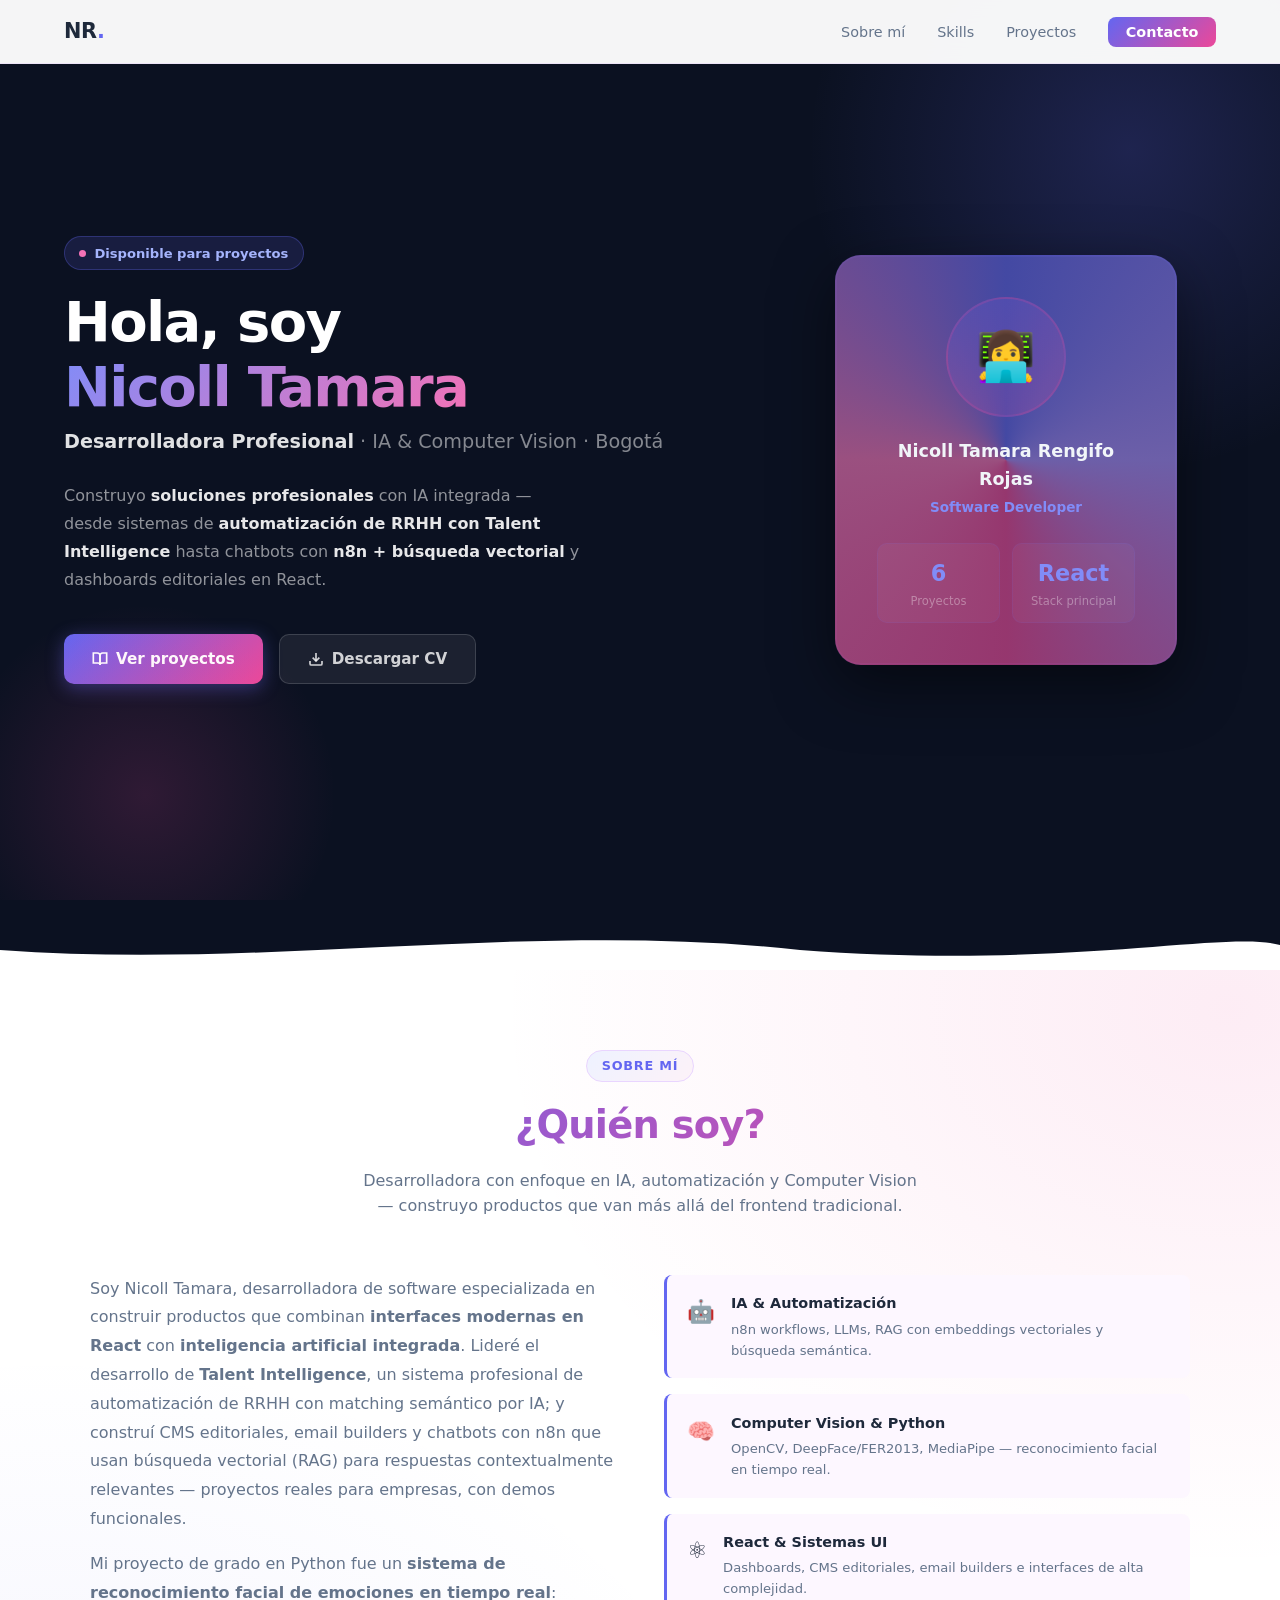
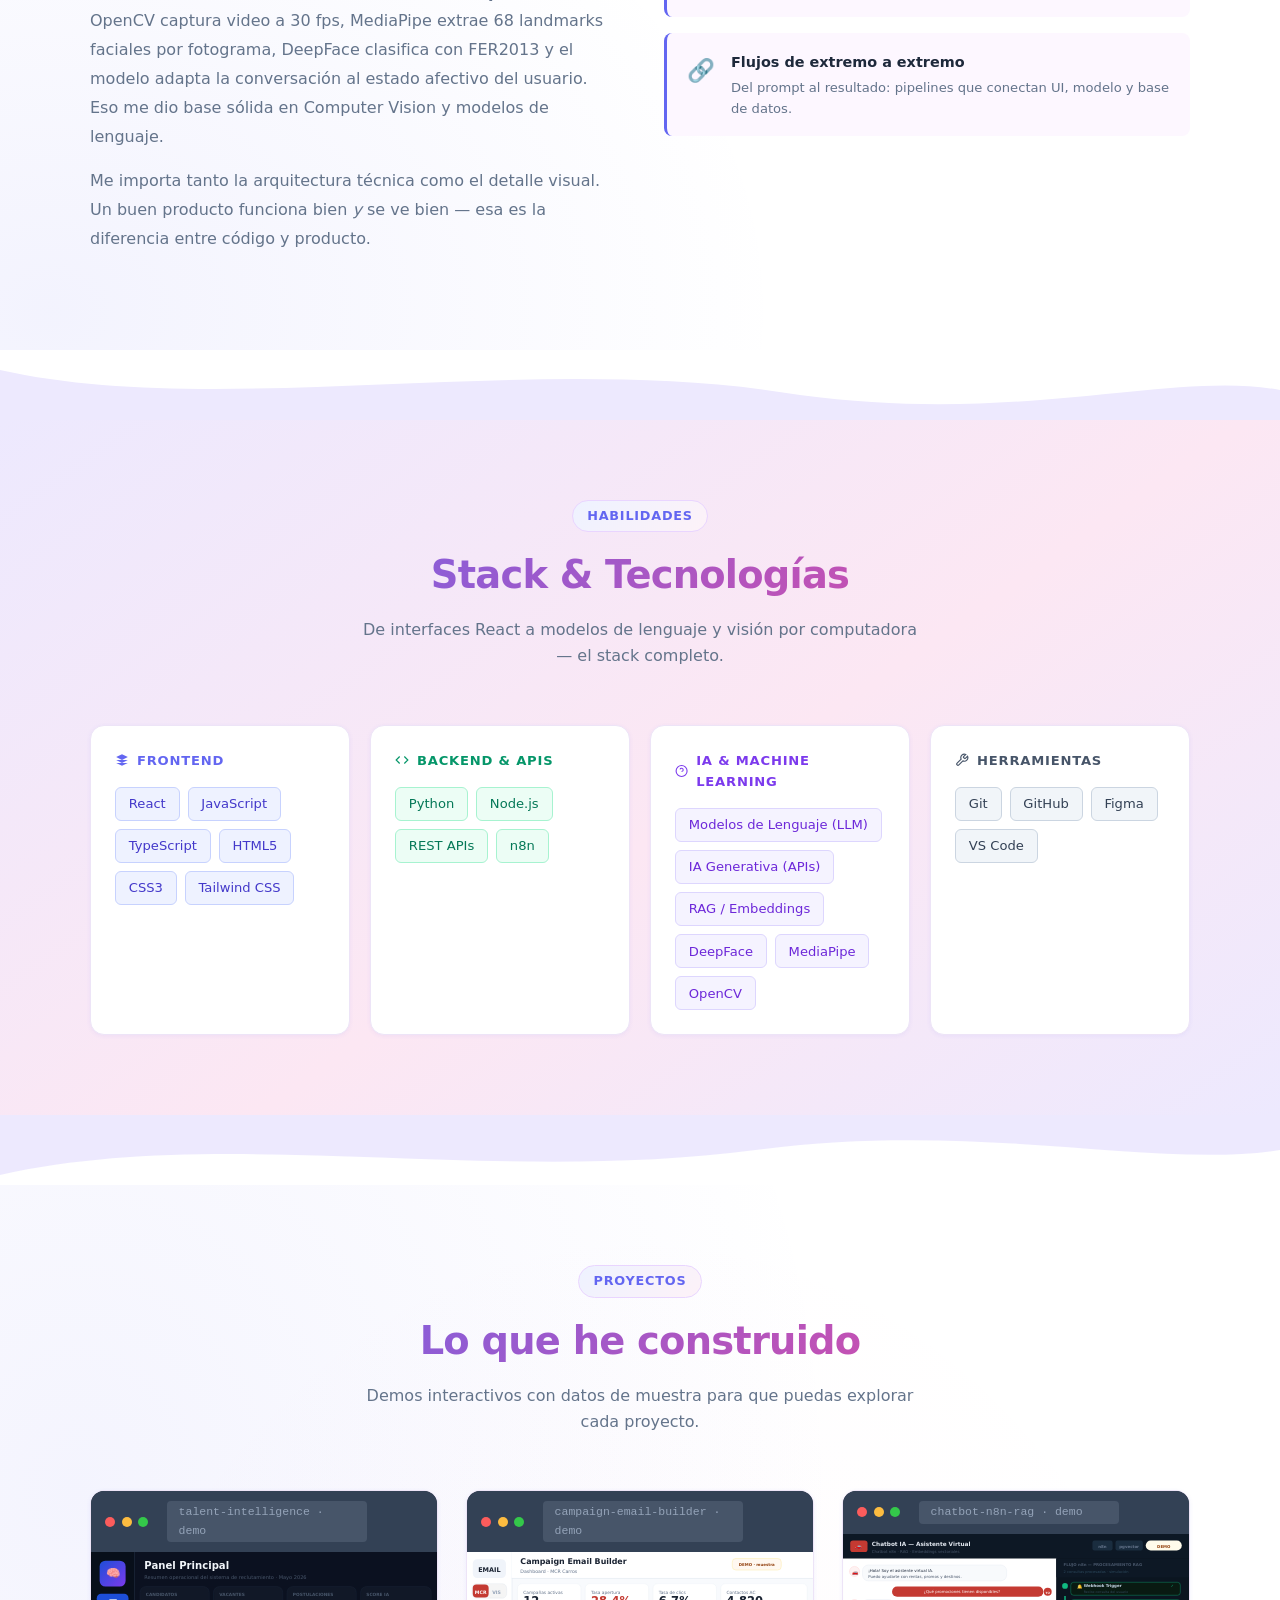
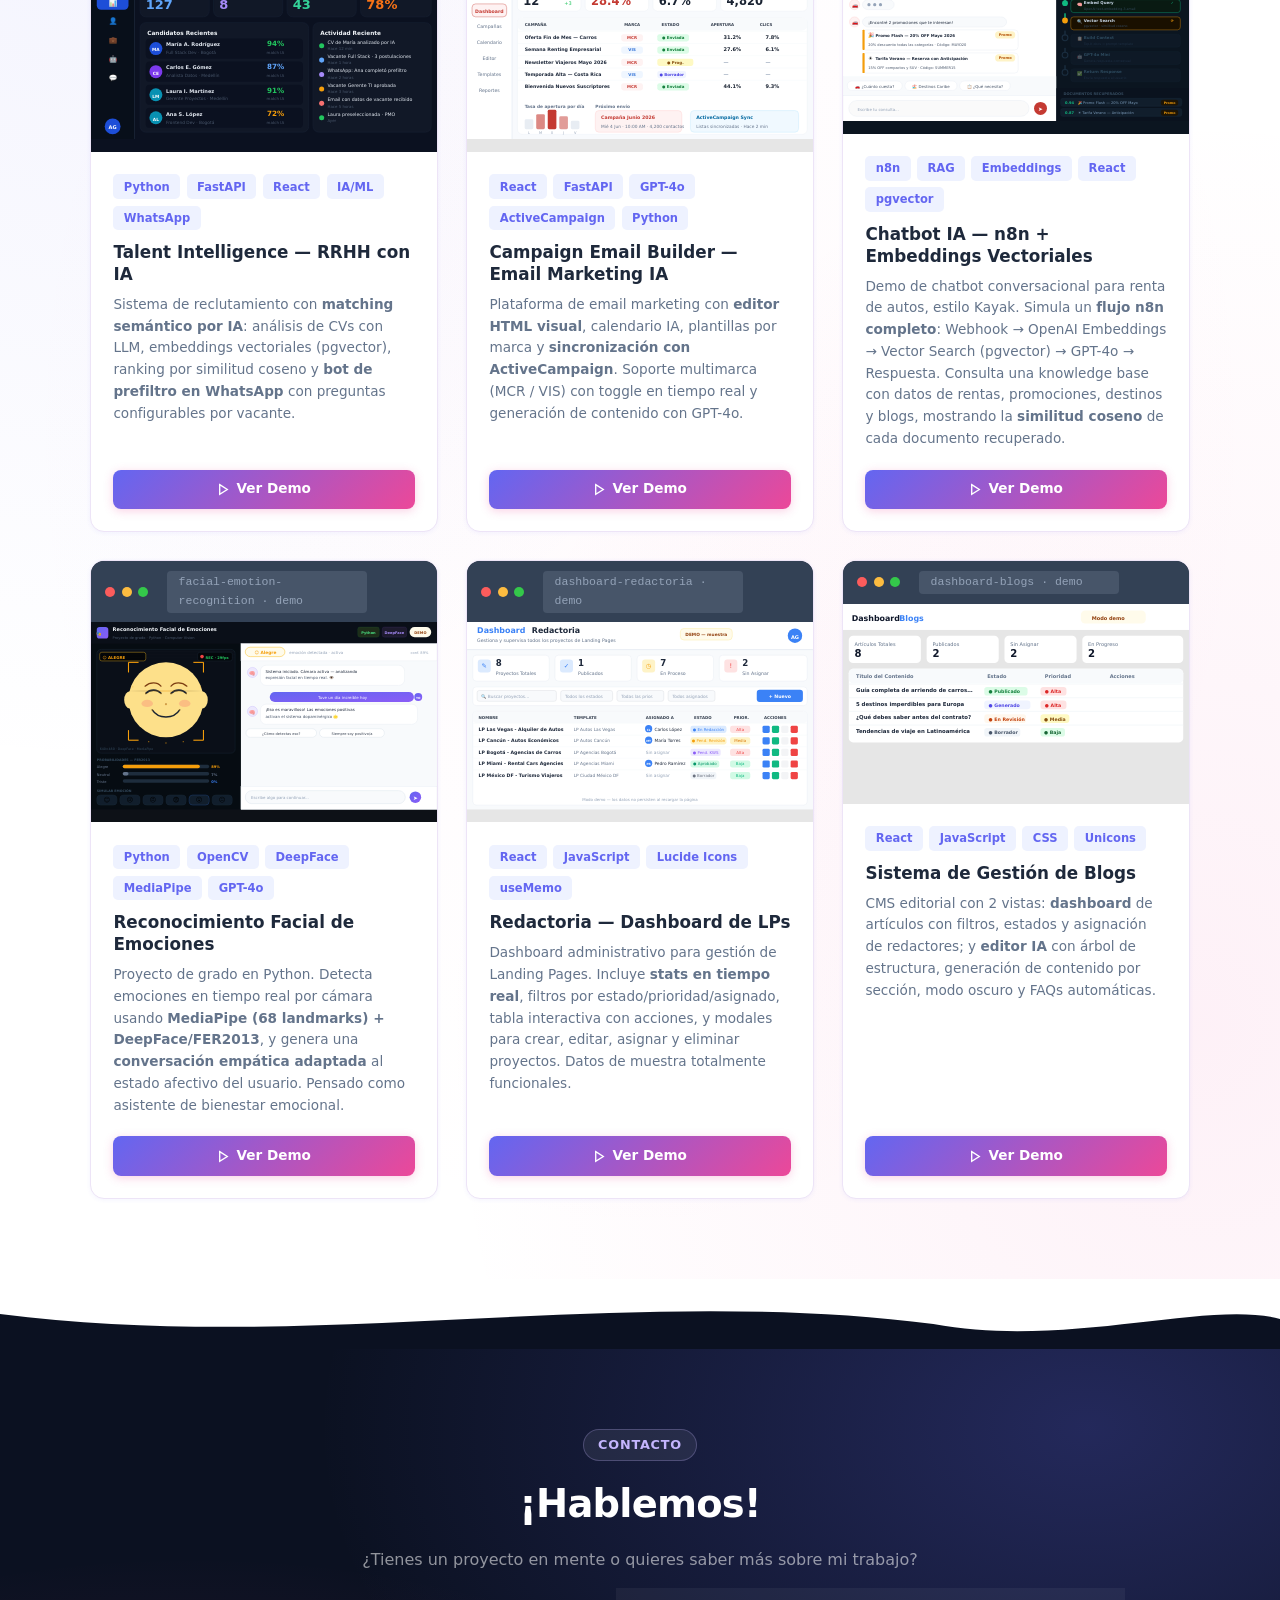
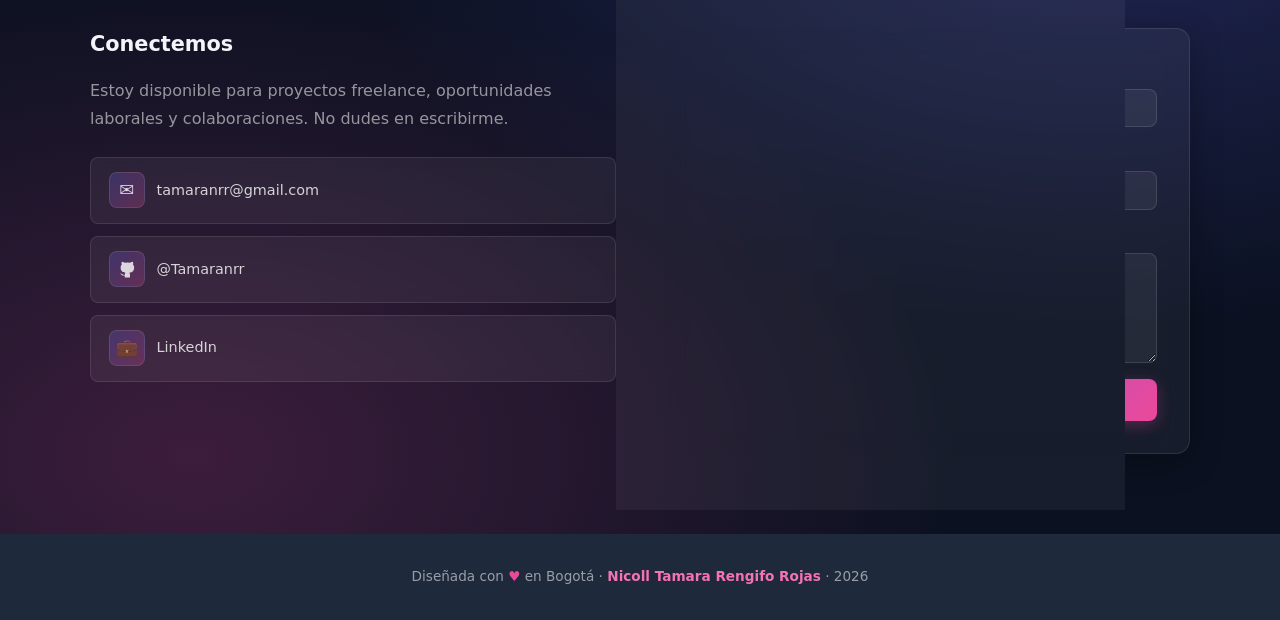
==== commit d4864026: "Add 5 visual enhancements: waves, gradient h2, avatar border, shine, stagger A - Organic SVG wave di" ====
--- a/index.html
+++ b/index.html
@@ -66,6 +66,12 @@
       </div>
     </div>
   </section>
+
+  <div class="wave-sep" aria-hidden="true" style="background:#0b1121">
+    <svg viewBox="0 0 1440 70" preserveAspectRatio="none" xmlns="http://www.w3.org/2000/svg">
+      <path d="M0,50 C300,70 600,20 900,50 C1200,70 1380,30 1440,45 L1440,70 L0,70 Z" fill="#ffffff"/>
+    </svg>
+  </div>
 
   <!-- ─── SOBRE MÍ ──────────────────────────────────────────── -->
   <section id="sobre-mi">
@@ -132,6 +138,12 @@
     </div>
   </section>
 
+  <div class="wave-sep" aria-hidden="true" style="background:#ffffff">
+    <svg viewBox="0 0 1440 70" preserveAspectRatio="none" xmlns="http://www.w3.org/2000/svg">
+      <path d="M0,20 C250,70 600,0 900,45 C1150,75 1320,20 1440,40 L1440,70 L0,70 Z" fill="#ede9fe"/>
+    </svg>
+  </div>
+
   <!-- ─── SKILLS ────────────────────────────────────────────── -->
   <section id="skills">
     <div class="section-inner">
@@ -196,6 +208,12 @@
       </div>
     </div>
   </section>
+
+  <div class="wave-sep" aria-hidden="true" style="background:#ede9fe">
+    <svg viewBox="0 0 1440 70" preserveAspectRatio="none" xmlns="http://www.w3.org/2000/svg">
+      <path d="M0,60 C250,10 550,70 850,35 C1100,5 1300,55 1440,35 L1440,70 L0,70 Z" fill="#ffffff"/>
+    </svg>
+  </div>
 
   <!-- ─── PROYECTOS ─────────────────────────────────────────── -->
   <section id="proyectos">
@@ -1194,6 +1212,12 @@
     </div>
   </section>
 
+  <div class="wave-sep" aria-hidden="true" style="background:#ffffff">
+    <svg viewBox="0 0 1440 70" preserveAspectRatio="none" xmlns="http://www.w3.org/2000/svg">
+      <path d="M0,35 C350,75 700,5 1050,45 C1200,70 1360,20 1440,40 L1440,70 L0,70 Z" fill="#0b1121"/>
+    </svg>
+  </div>
+
   <!-- ─── CONTACTO ─────────────────────────────────────────── -->
   <section id="contacto">
     <div class="section-inner">
--- a/style.css
+++ b/style.css
@@ -1013,4 +1013,93 @@
   section { padding: 3.5rem 1.25rem; }
   #hero { padding: 80px 1.25rem 40px; }
   .projects-grid { grid-template-columns: 1fr; }
-}
+  .wave-sep svg { height: 40px; }
+}
+
+/* ─── WAVE SEPARATORS ────────────────────────────────────── */
+
+.wave-sep {
+  line-height: 0;
+  overflow: hidden;
+  position: relative;
+  z-index: 2;
+}
+
+.wave-sep svg {
+  display: block;
+  width: 100%;
+  height: 70px;
+}
+
+/* ─── GRADIENT SECTION HEADINGS ──────────────────────────── */
+
+#sobre-mi .section-header h2,
+#skills .section-header h2,
+#proyectos .section-header h2 {
+  background: linear-gradient(135deg, #6366f1 0%, #ec4899 100%);
+  -webkit-background-clip: text;
+  -webkit-text-fill-color: transparent;
+  background-clip: text;
+}
+
+/* ─── AVATAR ANIMATED BORDER ─────────────────────────────── */
+
+@property --border-angle {
+  syntax: '<angle>';
+  initial-value: 0deg;
+  inherits: false;
+}
+
+@keyframes spin-border {
+  to { --border-angle: 360deg; }
+}
+
+.avatar-card {
+  position: relative;
+  isolation: isolate;
+}
+
+.avatar-card::before {
+  content: '';
+  position: absolute;
+  inset: -2px;
+  border-radius: 26px;
+  background: conic-gradient(
+    from var(--border-angle),
+    #6366f1 0%,
+    #a78bfa 25%,
+    #ec4899 50%,
+    #f472b6 75%,
+    #6366f1 100%
+  );
+  z-index: -1;
+  animation: spin-border 5s linear infinite;
+  opacity: 0.6;
+}
+
+/* ─── PROJECT CARD SHINE ON HOVER ───────────────────────── */
+
+.project-card { position: relative; }
+
+.project-card::after {
+  content: '';
+  position: absolute;
+  top: 0;
+  left: -70%;
+  width: 45%;
+  height: 100%;
+  background: linear-gradient(
+    to right,
+    transparent 0%,
+    rgba(255,255,255,0.08) 50%,
+    transparent 100%
+  );
+  transform: skewX(-15deg);
+  pointer-events: none;
+  transition: left 0.65s ease;
+  z-index: 3;
+}
+
+.project-card:hover::after {
+  left: 125%;
+}
